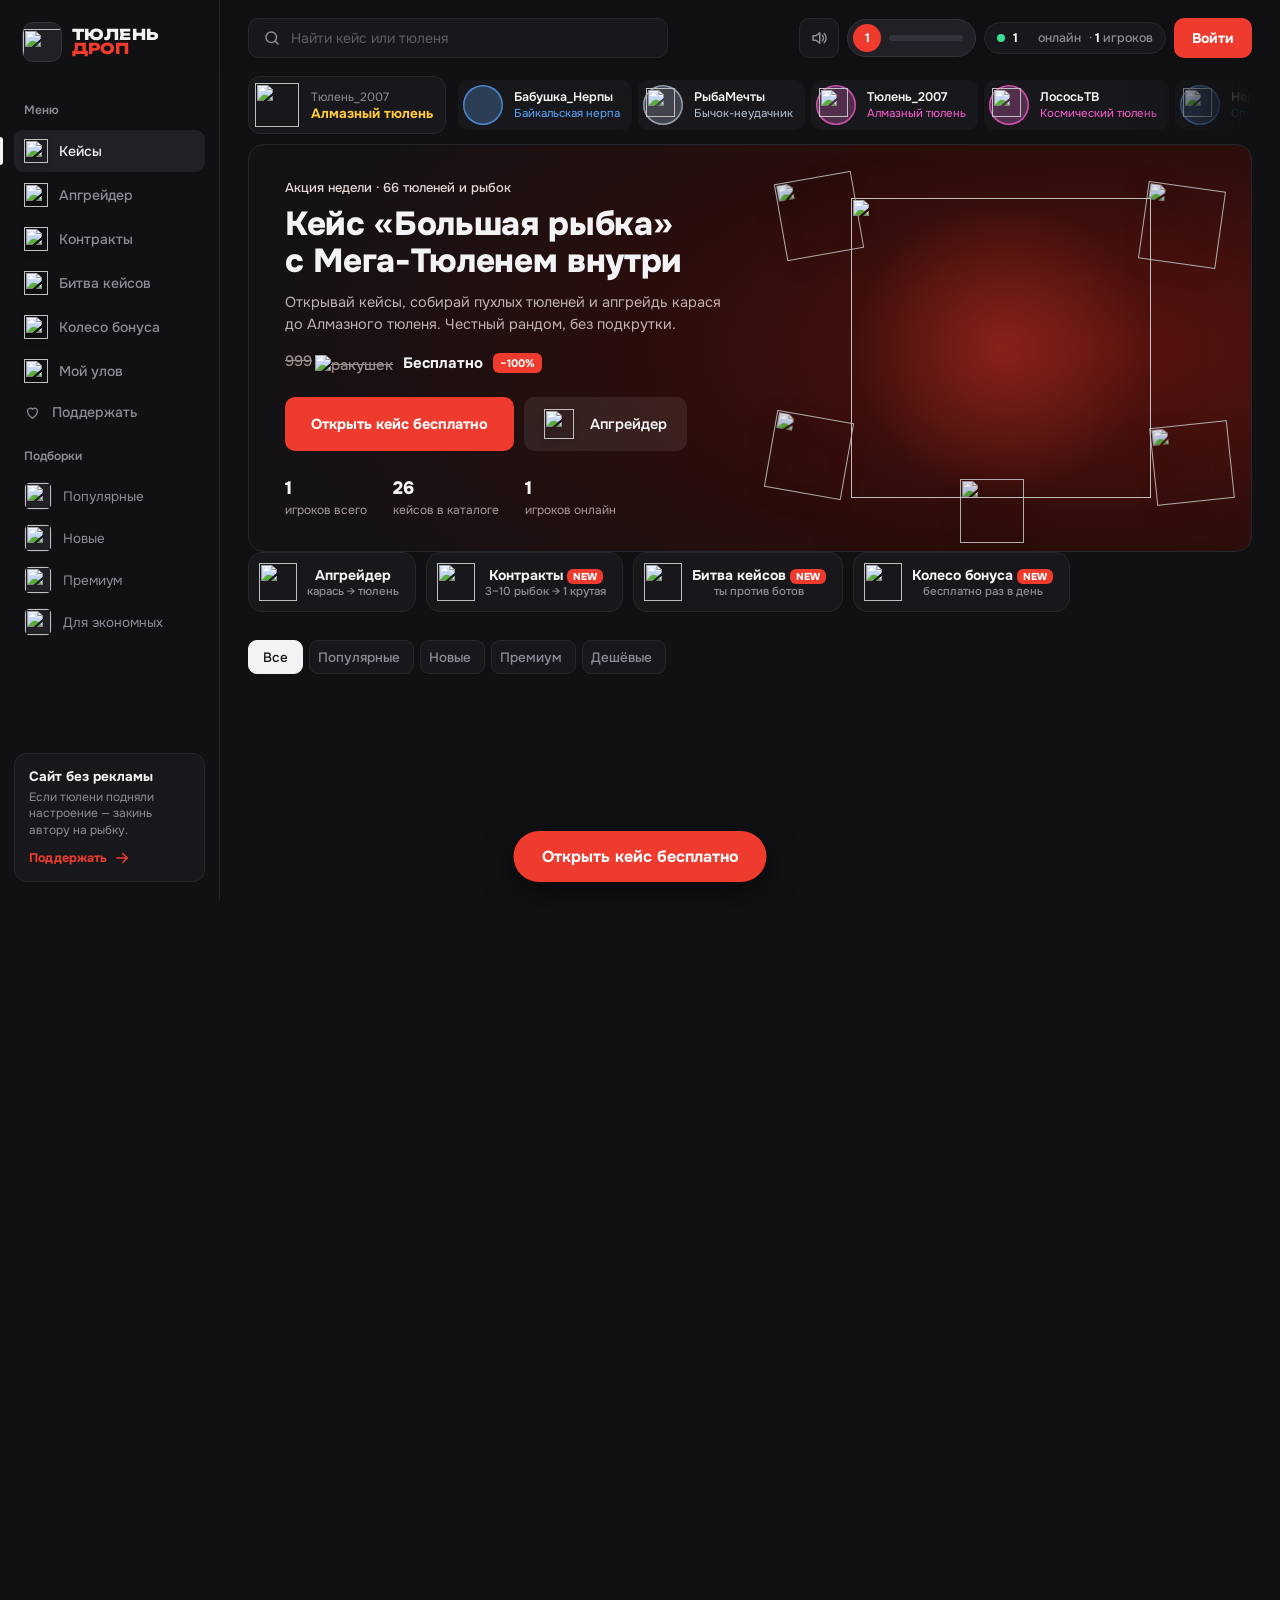
==== index.html @ 6495ef42 "Колесо бонуса: защита от повторных спинов (устройство + сервер по IP и аккаунту); переливающаяся рад" ====
<!DOCTYPE html>
<html lang="ru">
<head>
<meta charset="UTF-8">
<meta name="viewport" content="width=device-width, initial-scale=1">
<title>Тюлень Дроп — кейсы с тюленями и рыбками, апгрейдер | ТЮЛЕНЬ ДРОП</title>
<meta name="description" content="Тюлень Дроп (Tyulen Drop) — бесплатный сайт открытия кейсов с пухлыми тюленями и рыбками. 26 кейсов, 66 предметов, апгрейдер и честный рандом без подкрутки. Открой кейс «Большая рыбка» и выбей Мега-Тюленя!">
<meta name="keywords" content="тюлень дроп, тюлень-дроп, тюленьдроп, tyulen drop, кейсы с тюленями, открытие кейсов, апгрейдер, тюлени, рыбки, мега-тюлень">
<meta name="robots" content="index, follow, max-image-preview:large">
<meta name="theme-color" content="#e5484d">
<link rel="canonical" href="https://vana09179-hash.github.io/">
<link rel="icon" href="favicon.ico" sizes="any">
<link rel="icon" type="image/png" sizes="32x32" href="favicon-32.png">
<link rel="icon" type="image/png" sizes="16x16" href="favicon-16.png">
<link rel="apple-touch-icon" href="apple-touch-icon.png">
<link rel="manifest" href="site.webmanifest">
<meta property="og:type" content="website">
<meta property="og:site_name" content="ТЮЛЕНЬ ДРОП">
<meta property="og:locale" content="ru_RU">
<meta property="og:title" content="Тюлень Дроп — кейсы с тюленями и рыбками">
<meta property="og:description" content="Открывай кейсы, собирай пухлых тюленей и апгрейдь карася до Алмазного тюленя. Честный рандом, бесплатно.">
<meta property="og:url" content="https://vana09179-hash.github.io/">
<meta property="og:image" content="https://vana09179-hash.github.io/og-image.jpg">
<meta property="og:image:width" content="1200">
<meta property="og:image:height" content="630">
<meta name="twitter:card" content="summary_large_image">
<meta name="twitter:title" content="Тюлень Дроп — кейсы с тюленями и рыбками">
<meta name="twitter:description" content="Открывай кейсы, собирай тюленей, апгрейдь улов. Бесплатно.">
<meta name="twitter:image" content="https://vana09179-hash.github.io/og-image.jpg">
<script type="application/ld+json">{"@context":"https://schema.org","@graph":[
{"@type":"WebSite","name":"ТЮЛЕНЬ ДРОП","alternateName":["Тюлень Дроп","Тюлень-дроп","Tyulen Drop"],"url":"https://vana09179-hash.github.io/","inLanguage":"ru"},
{"@type":"VideoGame","name":"ТЮЛЕНЬ ДРОП","alternateName":"Тюлень Дроп","url":"https://vana09179-hash.github.io/","image":"https://vana09179-hash.github.io/og-image.jpg","description":"Бесплатная мемная игра: открытие кейсов с тюленями и рыбками, апгрейдер и коллекция улова.","genre":"Casual","gamePlatform":"Web browser","applicationCategory":"Game","operatingSystem":"Any","offers":{"@type":"Offer","price":"0","priceCurrency":"USD"}}]}</script>
<link rel="preconnect" href="https://fonts.googleapis.com">
<link rel="preconnect" href="https://fonts.gstatic.com" crossorigin>
<link href="https://fonts.googleapis.com/css2?family=Unbounded:wght@500;700;800;900&family=Onest:wght@400;500;600;700;800&display=swap" rel="stylesheet">
<style>
/* ТЮЛЕНЬ ДРОП — dark storefront theme: neutral graphite surfaces, one red accent, rarity colours only where they carry meaning. */
:root{
  --bg:#0b0b0d; --panel:#111114; --surface:#18181c; --surface2:#202026; --line:#26262d; --line2:#33333c;
  --text:#f3f3f5; --muted:#8c8c98; --dim:#5d5d68;
  --accent:#ef3b2d; --accent-h:#ff4d3f; --accent-soft:rgba(239,59,45,.14);
  --sun:#ffc93c; --coral:#ff6f59; --mint:#3ddc97; --sky:#58c4ff; --lilac:#a98bff; --pink:#ff8fc8;
  --r-common:#b7c3d4; --r-ind:#58a6ff; --r-sec:#a98bff; --r-cov:#ff6f59; --r-gold:#ffc93c;
  --head:"Onest",system-ui,sans-serif; --body:"Onest",system-ui,sans-serif; --brand:"Unbounded",system-ui,sans-serif;
  --r:12px; --r-l:16px;
  --ink:#0b0b0d; --gold:var(--sun); --cyan:var(--sky);
}
*{box-sizing:border-box;margin:0;padding:0}
html,body{min-height:100%}
body{background:var(--bg);color:var(--text);font-family:var(--body);font-size:15px;overflow-x:hidden;-webkit-font-smoothing:antialiased}
button{font-family:inherit;cursor:pointer;border:0;color:inherit;background:none}
a{color:inherit}
img{user-select:none}
#bg,.rays{display:none}
#fx{position:fixed;inset:0;z-index:110;pointer-events:none}
.flash{position:fixed;inset:0;z-index:120;pointer-events:none;opacity:0;background:#fff}
.flash.go{animation:flash .55s ease-out}
@keyframes flash{0%{opacity:0}8%{opacity:.6}100%{opacity:0}}
.dim{position:fixed;inset:0;z-index:10;pointer-events:none;opacity:0;transition:opacity .9s ease;background:rgba(0,0,0,.6)}
body.focus .dim{opacity:1}
.ico{width:18px;height:18px;flex:none;stroke:currentColor;fill:none;stroke-width:2;stroke-linecap:round;stroke-linejoin:round}
.pic{width:24px;height:24px;object-fit:contain;flex:none;vertical-align:middle}
.shell{width:1em;height:1em;vertical-align:-.14em;margin-left:.2em;fill:none;stroke:currentColor;stroke-width:2;stroke-linejoin:round;stroke-linecap:round}
.bnav .ico{width:22px;height:22px}
.ico3d{width:24px;height:24px;flex:none;object-fit:contain;filter:drop-shadow(0 2px 3px rgba(0,0,0,.45));transition:transform .2s}
.mode:hover .ico3d,.side-link:hover .ico3d,.bnav button:hover .ico3d{transform:scale(1.15) rotate(-6deg)}
.bnav .ico3d{width:28px;height:28px}
.shell3d{width:1.2em;height:1.2em;vertical-align:-.25em;margin-left:.2em;object-fit:contain;filter:drop-shadow(0 1px 2px rgba(0,0,0,.4))}
.btn-up3d{width:30px;height:30px;object-fit:contain;vertical-align:middle;margin-right:8px;filter:drop-shadow(0 2px 3px rgba(0,0,0,.35))}

::-webkit-scrollbar{width:8px;height:8px}::-webkit-scrollbar-thumb{background:#2a2a31;border-radius:8px}::-webkit-scrollbar-track{background:transparent}

/* ---------- shell layout ---------- */
.app{position:relative;max-width:1640px;margin:0 auto;display:grid;grid-template-columns:232px minmax(0,1fr) 268px;
  grid-template-areas:"side top rail" "side main rail";grid-template-rows:auto 1fr;min-height:100vh;background:var(--panel)}
.app.shake{animation:shake .6s cubic-bezier(.36,.07,.19,.97)}
@keyframes shake{0%{transform:none}10%{transform:translate(-10px,5px)}22%{transform:translate(9px,-6px)}34%{transform:translate(-7px,4px)}48%{transform:translate(5px,-3px)}64%{transform:translate(-3px,2px)}80%{transform:translate(2px,-1px)}100%{transform:none}}

/* sidebar */
.side{grid-area:side;position:sticky;top:0;height:100vh;display:flex;flex-direction:column;gap:4px;padding:22px 14px 18px;border-right:1px solid var(--line);overflow-y:auto;scrollbar-width:none}
.logo{display:flex;align-items:center;gap:10px;padding:0 8px 22px;user-select:none}
.logo-ic{width:40px;height:40px;border-radius:11px;display:grid;place-items:center;background:var(--surface2);border:1px solid var(--line2);overflow:hidden}
.logo-ic img{width:46px;height:46px;object-fit:contain;margin-top:6px}
.logo-tx{font-family:var(--brand);font-weight:800;line-height:.95;display:flex;flex-direction:column;font-size:15px;letter-spacing:.01em}
.logo-tx .l2{color:var(--accent)}
.side-h{font-size:12px;font-weight:600;color:var(--muted);padding:14px 10px 8px}
.modes{display:flex;flex-direction:column;gap:2px}
.mode,.side-link{position:relative;display:flex;align-items:center;gap:11px;width:100%;padding:9px 10px;border-radius:9px;font-weight:500;font-size:14px;color:var(--muted);text-decoration:none;transition:background .15s,color .15s;text-align:left}
.mode:hover,.side-link:hover{color:var(--text);background:var(--surface)}
.mode.active{color:var(--text);background:var(--surface2)}
.mode.active::before{content:"";position:absolute;left:-14px;top:7px;bottom:7px;width:3px;border-radius:0 3px 3px 0;background:var(--text)}
.mode .ico,.side-link .ico{width:17px;height:17px;opacity:.9}
.side-list{display:flex;flex-direction:column;gap:2px}
.side-cat{display:flex;align-items:center;gap:11px;width:100%;padding:6px 10px;border-radius:9px;font-size:13.5px;color:var(--muted);transition:background .15s,color .15s;text-align:left}
.side-cat:hover{background:var(--surface);color:var(--text)}
.side-cat.on{color:var(--text)}
.side-cat span.th{width:28px;height:28px;border-radius:8px;display:grid;place-items:center;background:var(--surface2);flex:none;overflow:hidden}
.side-cat span.th img{width:26px;height:26px;object-fit:contain}
.side-foot{margin-top:auto;padding-top:16px}
.side-don{display:block;padding:14px;border-radius:var(--r);background:var(--surface);border:1px solid var(--line);text-decoration:none}
.side-don b{display:block;font-size:13.5px;font-weight:700}
.side-don span{display:block;font-size:12px;color:var(--muted);margin-top:4px;line-height:1.4}
.side-don i{display:inline-flex;align-items:center;gap:6px;margin-top:10px;font-style:normal;font-size:12.5px;font-weight:700;color:var(--accent)}
.side-don:hover{border-color:var(--line2)}

/* top bar */
.top{grid-area:top;position:sticky;top:0;z-index:40;display:flex;align-items:center;gap:14px;padding:18px 28px 14px;background:rgba(17,17,20,.92);backdrop-filter:blur(10px)}
.top .logo{display:none;padding:0}
.search{flex:0 1 420px;display:flex;align-items:center;gap:10px;padding:0 14px;height:40px;border-radius:10px;background:var(--surface);border:1px solid var(--line);color:var(--muted);transition:border-color .15s}
.search input{flex:1;min-width:0;background:none;border:0;outline:0;color:var(--text);font:inherit;font-size:14px}
.search input::placeholder{color:var(--dim)}
.search:focus-within{border-color:var(--line2)}
.tools{display:flex;align-items:center;gap:8px;margin-left:auto}
.icon-btn{width:40px;height:40px;border-radius:10px;display:grid;place-items:center;background:var(--surface);border:1px solid var(--line);color:var(--muted);transition:color .15s,border-color .15s}
.icon-btn:hover{color:var(--text);border-color:var(--line2)}

/* right rail */
.rail{grid-area:rail;position:sticky;top:0;height:100vh;display:flex;flex-direction:column;padding:22px 16px 18px;border-left:1px solid var(--line);overflow:hidden}
.rail-h{display:flex;align-items:center;justify-content:space-between;font-size:13px;font-weight:600;color:var(--text);margin:0 4px 12px}
.rail-h small{display:flex;align-items:center;gap:6px;font-size:12px;font-weight:500;color:var(--muted)}
.rail-h small i,.live-dot{width:7px;height:7px;border-radius:50%;background:var(--mint);flex:none}
.live-dot{background:var(--accent);animation:blink 1.4s infinite}
@keyframes blink{50%{opacity:.3}}
.topdrop{position:relative;display:flex;align-items:center;gap:12px;padding:12px;margin-bottom:22px;border-radius:var(--r);background:var(--surface);border:1px solid var(--line)}
.topdrop .lbl{display:none}
.topdrop .u{font-size:12px;color:var(--muted)}
.topdrop .n{font-size:13.5px;font-weight:700;max-width:150px;white-space:nowrap;overflow:hidden;text-overflow:ellipsis;color:var(--sun)}
.live-track{display:flex;flex-direction:column;gap:2px;overflow:hidden;flex:1;-webkit-mask-image:linear-gradient(#000 80%,transparent);mask-image:linear-gradient(#000 80%,transparent)}
.lv{--c:#fff;flex:none;display:flex;align-items:center;gap:11px;padding:6px 8px;border-radius:10px;transition:background .15s}
.lv:hover{background:var(--surface)}
.lv .ic{border-radius:50%;background:color-mix(in srgb,var(--c) 22%,var(--surface2));box-shadow:inset 0 0 0 1.5px color-mix(in srgb,var(--c) 70%,transparent)}
.lv .ic img{width:86%;height:86%}
.lv.in{animation:lvin .45s cubic-bezier(.2,1,.3,1)}
@keyframes lvin{from{transform:translateY(-10px);opacity:0}}
.lv .u{font-size:12.5px;font-weight:600;color:var(--text);white-space:nowrap;max-width:150px;overflow:hidden;text-overflow:ellipsis}
.lv .n{font-size:11.5px;color:var(--c);white-space:nowrap;max-width:150px;overflow:hidden;text-overflow:ellipsis;margin-top:1px}
.lv.me{background:var(--accent-soft)}
.lv.me .u::after{content:" · ты";color:var(--accent)}
.rail-foot{display:flex;align-items:center;gap:8px;padding:12px 4px 0;font-size:12.5px;color:var(--muted);border-top:1px solid var(--line)}
.rail-foot b{color:var(--text);font-weight:700}

/* main */
.main{grid-area:main;min-width:0;padding:6px 28px 60px}

/* ---------- common ---------- */
.view{display:none}
.view.active{display:block;animation:viewin .3s ease}
@keyframes viewin{from{opacity:0;transform:translateY(8px)}}
.sec-title{font-weight:600;font-size:16px;margin:34px 0 14px;display:flex;align-items:center;gap:10px}
.sec-title small{font-size:13px;color:var(--sun);font-weight:700;display:inline-flex;align-items:center}
.ic{position:relative;width:var(--s);height:var(--s);display:grid;place-items:center;flex:none}
.ic img{width:100%;height:100%;object-fit:contain;display:block;pointer-events:none}
.card .odds{position:absolute;top:8px;right:8px;font-size:11px;font-weight:700;color:var(--text);background:rgba(0,0,0,.45);padding:2px 7px;border-radius:6px}
.card .cnt{position:absolute;top:8px;right:8px;font-weight:700;font-size:11.5px;color:#111;background:var(--text);padding:1px 7px;border-radius:6px}
.up-empty{gap:12px;text-align:center}
.up-empty .nm{font-size:13.5px!important;color:var(--muted)!important}
.up-empty img{width:104px;height:104px;object-fit:contain;opacity:.85}

/* ---------- hero banner ---------- */
.hero2{position:relative;display:grid;grid-template-columns:1fr 1fr;align-items:center;margin:4px 0 0;border-radius:var(--r-l);overflow:hidden;min-height:360px;
  background:radial-gradient(120% 140% at 85% 50%,#5a1410 0%,#2a0d0b 38%,#141215 70%);border:1px solid var(--line)}
.h-left{position:relative;z-index:2;padding:34px 0 32px 36px;max-width:520px}
.h-kicker{font-size:13px;font-weight:500;color:#e6d6d4}
.h-kicker i{display:none}
.h-title{font-weight:800;font-size:clamp(24px,2.6vw,34px);line-height:1.12;letter-spacing:-.01em;margin:10px 0 10px}
.h-title span{color:var(--text)}
.h-sub{color:#bfb3b2;font-size:14.5px;line-height:1.55;max-width:440px}
.h-price{display:flex;align-items:center;gap:10px;margin-top:16px;font-size:15px;font-weight:700}
.h-price s{color:#9a8c8b;font-weight:500}
.h-price em{font-style:normal;font-size:11px;font-weight:700;padding:3px 7px;border-radius:6px;background:var(--accent);color:#fff}
.h-btns{display:flex;gap:10px;margin-top:22px;flex-wrap:wrap}
.h-stats{display:flex;gap:26px;margin-top:26px;flex-wrap:wrap}
.h-stats>div{min-width:0}
.h-stats b{display:block;font-weight:800;font-size:18px}
.h-stats span{font-size:12px;color:#a89b9a}
.h-right{position:relative;align-self:stretch;min-height:360px;display:grid;place-items:center}
.h-glow{position:absolute;width:300px;height:300px;border-radius:50%;background:radial-gradient(circle,rgba(239,59,45,.35),transparent 70%)}
.h-mascot{position:relative;width:300px;height:300px;object-fit:contain;filter:drop-shadow(0 18px 30px rgba(0,0,0,.5));animation:hfloat 5s ease-in-out infinite;will-change:transform}
@keyframes hfloat{50%{transform:translateY(-8px)}}
.h-orbit{position:absolute;inset:0;pointer-events:none}
.h-orbit img{position:absolute;width:78px;height:78px;object-fit:contain;opacity:.9;filter:drop-shadow(0 8px 14px rgba(0,0,0,.45));animation:bob 6s ease-in-out infinite}
@keyframes bob{50%{translate:0 -6px}}
.h-orbit .o1{left:6%;top:8%;rotate:-10deg}.h-orbit .o2{right:6%;top:10%;rotate:8deg;animation-delay:-1s}.h-orbit .o3{right:4%;bottom:12%;rotate:-6deg;animation-delay:-2s}
.h-orbit .o4{left:42%;bottom:2%;animation-delay:-3s;width:64px;height:64px}.h-orbit .o5{left:4%;bottom:14%;rotate:10deg;animation-delay:-4s}.h-orbit .o6{display:none}

/* ---------- buttons ---------- */
.btn-main,.btn-gold,.sup-btn,.reg-btn,.login-btn{position:relative;overflow:hidden;display:inline-flex;align-items:center;justify-content:center;gap:8px;font-weight:700;color:#fff;background:var(--accent);border-radius:10px;transition:background .15s,transform .1s}
.btn-main:hover,.btn-gold:hover,.sup-btn:hover,.reg-btn:hover,.login-btn:hover{background:var(--accent-h)}
.btn-main:active,.btn-gold:active,.sup-btn:active,.reg-btn:active,.login-btn:active{transform:scale(.98)}
.btn-main{font-size:15px;padding:14px 34px}
.btn-main:disabled{background:var(--surface2);color:var(--dim);cursor:default;transform:none}
.h-cta{padding:12px 26px;font-size:14.5px}
.btn-ghost,.btn-ghost2{display:inline-flex;align-items:center;gap:8px;font-weight:600;font-size:14.5px;padding:12px 20px;border-radius:10px;color:var(--text);background:rgba(255,255,255,.08);transition:background .15s}
.btn-ghost:hover,.btn-ghost2:hover{background:rgba(255,255,255,.14)}
.btn-ghost2 .pic{width:22px;height:22px;margin:-4px 0}
.ripple{position:absolute;border-radius:50%;pointer-events:none;background:rgba(255,255,255,.3);transform:scale(0);animation:rip .55s ease-out forwards}
@keyframes rip{to{transform:scale(4);opacity:0}}

/* ---------- cases showcase ---------- */
.toolbar{display:flex;gap:8px;align-items:center;flex-wrap:wrap;margin:26px 0 0}
.chips{display:flex;gap:6px;overflow-x:auto;scrollbar-width:none}
.chip{flex:none;display:flex;align-items:center;gap:7px;height:34px;padding:0 13px 0 8px;border-radius:9px;font-weight:500;font-size:13.5px;color:var(--muted);background:var(--surface);border:1px solid var(--line);transition:color .15s,background .15s,border-color .15s}
.chip[data-f="all"]{padding:0 14px}
.chip:hover{color:var(--text)}
.chip.on{color:#111;background:var(--text);border-color:var(--text)}
.chip .pic{width:22px;height:22px}
.case-sec{content-visibility:auto;contain-intrinsic-size:auto 560px}
.case-sec h3{font-weight:600;font-size:16px;margin:30px 0 14px;display:flex;align-items:baseline;gap:10px}
.case-sec h3 .pic{display:none}
.case-sec h3 small{font-size:13px;color:var(--muted);font-weight:400}
.cases-grid{display:grid;grid-template-columns:repeat(auto-fill,minmax(168px,1fr));gap:18px 16px}
.case-card{--c:#58c4ff;position:relative;cursor:pointer;transition:transform .2s ease}
.cc-img{position:relative;aspect-ratio:4/5;border-radius:var(--r);display:grid;place-items:center;overflow:hidden;
  background:radial-gradient(90% 70% at 50% 40%,color-mix(in srgb,var(--c) 55%,#18181c),color-mix(in srgb,var(--c) 18%,#121215));outline:1px solid rgba(255,255,255,.06);outline-offset:-1px}
.cc-img img{position:relative;z-index:1;width:84%;height:84%;object-fit:contain;filter:drop-shadow(0 12px 18px rgba(0,0,0,.4));transition:transform .35s cubic-bezier(.2,.9,.3,1)}
.case-card:hover{transform:translateY(-4px)}
.case-card:hover .cc-img img{transform:scale(1.06)}
.case-card:hover .cc-img{outline-color:rgba(255,255,255,.22)}
.cc-info{padding:10px 2px 0}
.cc-cat{display:block;font-size:10.5px;font-weight:600;letter-spacing:.06em;text-transform:uppercase;color:var(--dim)}
.cc-info h4{font-weight:600;font-size:14px;margin-top:3px;white-space:nowrap;overflow:hidden;text-overflow:ellipsis}
.cc-price{display:flex;align-items:center;gap:8px;margin-top:4px;font-size:13px;font-weight:600;color:var(--text)}
.cc-price s{color:var(--dim);font-weight:500;font-size:12.5px}
.case-card .tag{position:absolute;z-index:2;top:10px;left:10px;font-size:10.5px;font-weight:700;letter-spacing:.03em;padding:3px 7px;border-radius:6px;color:#fff;background:var(--accent)}
.case-card .tag.new{background:var(--text);color:#111}
.case-card .glare{display:none}
.empty{color:var(--muted);text-align:center;padding:40px}
.ctrl{display:flex;gap:10px;justify-content:center;align-items:center;margin-top:12px}
.tgl{display:inline-flex;align-items:center;gap:7px;height:36px;padding:0 14px;border-radius:9px;font-weight:500;font-size:13.5px;color:var(--muted);background:var(--surface);border:1px solid var(--line)}
.tgl.on{color:#111;background:var(--text);border-color:var(--text)}
.back{display:inline-flex;align-items:center;gap:6px;font-weight:500;font-size:14px;color:var(--muted);padding:8px 12px 8px 8px;border-radius:9px;margin:4px 0 6px;transition:color .15s,background .15s}
.back:hover{color:var(--text);background:var(--surface)}

/* ---------- item card ---------- */
.card{--c:#b7c3d4;position:relative;flex:0 0 150px;width:150px;height:170px;border-radius:12px;overflow:hidden;
  background:linear-gradient(180deg,color-mix(in srgb,var(--c) 26%,#18181c),#18181c 70%);border:1px solid var(--line);
  display:flex;flex-direction:column;align-items:center;justify-content:flex-end;gap:2px;padding:0 8px 12px}
.card::after{content:"";position:absolute;left:0;right:0;bottom:0;height:3px;background:var(--c)}
.card>*{position:relative}
.card .ic{position:absolute;top:9%;left:50%;transform:translateX(-50%);filter:drop-shadow(0 8px 10px rgba(0,0,0,.4))}
.card .rr{font-size:9.5px;font-weight:700;color:var(--c);text-transform:uppercase;letter-spacing:.06em;margin-top:auto}
.card .nm{font-size:12px;font-weight:600;text-align:center;line-height:1.2;color:var(--text);min-height:29px;display:flex;align-items:center}
.card.gold{background:linear-gradient(180deg,color-mix(in srgb,var(--sun) 40%,#18181c),#18181c 72%);border-color:color-mix(in srgb,var(--sun) 45%,var(--line))}
.card.win{z-index:5;animation:winpulse .9s ease-in-out infinite;outline:2px solid var(--text);outline-offset:3px;will-change:transform}
@keyframes winpulse{0%,100%{transform:scale(1)}50%{transform:scale(1.05)}}
.card.tension{animation:jitter .09s linear infinite}
@keyframes jitter{0%{transform:translate(0,0)}25%{transform:translate(1px,-1px)}50%{transform:translate(-1px,1px)}75%{transform:translate(1px,1px)}}

/* ---------- case page ---------- */
.case-head{display:flex;align-items:center;gap:26px;margin:6px 0 22px;padding:22px 26px;border-radius:var(--r-l);background:var(--surface);border:1px solid var(--line);flex-wrap:wrap}
.case-box{--c:#58c4ff;position:relative;width:140px;height:160px;border-radius:var(--r);display:grid;place-items:center;flex:none;
  background:radial-gradient(90% 70% at 50% 40%,color-mix(in srgb,var(--c) 55%,#18181c),color-mix(in srgb,var(--c) 18%,#121215))}
.case-box img{width:86%;height:86%;object-fit:contain;filter:drop-shadow(0 10px 16px rgba(0,0,0,.45));animation:float 3.6s ease-in-out infinite}
@keyframes float{50%{transform:translateY(-6px)}}
.case-meta h2{font-weight:800;font-size:26px;letter-spacing:-.01em}
.case-meta p{color:var(--muted);margin-top:6px;font-size:14.5px}
.price{display:inline-flex;gap:10px;align-items:center;margin-top:14px;font-weight:700;font-size:15px}
.price s{color:var(--dim);font-weight:500}
.stage{position:relative;z-index:11}
.roulette{position:relative;height:226px;border-radius:var(--r-l);overflow:hidden;contain:layout paint;background:#0d0d10;border:1px solid var(--line);transition:transform 1.2s cubic-bezier(.2,.8,.2,1)}
.roulette.zoom{transform:scale(1.02)}
.roulette::before,.roulette::after{content:"";position:absolute;top:0;bottom:0;width:16%;z-index:4;pointer-events:none}
.roulette::before{left:0;background:linear-gradient(90deg,#0d0d10,transparent)}
.roulette::after{right:0;background:linear-gradient(-90deg,#0d0d10,transparent)}
.track{position:absolute;left:0;top:50%;margin-top:-85px;display:flex;gap:10px;will-change:transform;z-index:2;backface-visibility:hidden}
.beam{display:none}
.pointer{position:absolute;left:50%;top:0;bottom:0;width:2px;margin-left:-1px;z-index:5;background:var(--accent)}
.pointer::before,.pointer::after{content:"";position:absolute;left:50%;margin-left:-9px;border:9px solid transparent}
.pointer::before{top:0;border-top:12px solid var(--accent)}
.pointer::after{bottom:0;border-bottom:12px solid var(--accent)}
.pointer.flick{animation:flick .1s}
@keyframes flick{50%{transform:scaleX(1.8)}}
.status{min-height:44px;display:grid;place-items:center;margin-top:14px;font-weight:700;font-size:17px;color:var(--muted);text-align:center}
.status.spin{color:var(--text)}
.status.meh{color:var(--text);animation:jitter .12s infinite}
.status.win{color:var(--sun);font-size:22px;animation:boom .5s cubic-bezier(.2,1.6,.4,1)}
@keyframes boom{from{transform:scale(1.6);opacity:0}}
.actions{display:flex;justify-content:center;margin-top:8px}
.hint{text-align:center;color:var(--dim);font-size:12px;margin-top:12px}
.grid{display:grid;grid-template-columns:repeat(auto-fill,minmax(150px,1fr));gap:12px}
.grid .card{width:auto}

/* ---------- upgrader ---------- */
.up{display:grid;grid-template-columns:1fr auto 1fr;gap:22px;align-items:start;position:relative;z-index:11;margin-top:6px}
.up-col{background:var(--surface);border:1px solid var(--line);border-radius:var(--r-l);padding:16px}
.up-label{font-weight:600;font-size:14.5px;margin-bottom:12px;display:flex;justify-content:space-between;align-items:center}
.up-label span{color:var(--muted);font-weight:400;font-size:12.5px}
.card.big{width:100%;height:230px;flex:auto}
.card.big .nm{font-size:15px;min-height:0}
.card .val{font-size:12.5px;font-weight:700;color:var(--sun);display:flex;align-items:center}
.up-list{display:grid;grid-template-columns:repeat(auto-fill,minmax(88px,1fr));gap:8px;margin-top:12px}
.card.mini{width:auto;height:108px;cursor:pointer;transition:transform .12s,border-color .12s}
.card.mini .nm{font-size:10px;min-height:24px}
.card.mini:hover{transform:translateY(-2px);border-color:var(--line2)}
.card.mini.sel{outline:2px solid var(--text);outline-offset:1px}
.wheel-wrap{position:relative;width:360px;max-width:92vw;display:flex;flex-direction:column;align-items:center}
.wheel{position:relative;width:360px;max-width:92vw;aspect-ratio:1}
.wheel svg{width:100%;height:100%;overflow:visible}
.wheel svg circle{filter:none!important}
#arc{transition:stroke-dasharray .7s cubic-bezier(.2,.9,.3,1)}
.needle-layer{position:absolute;inset:0;width:100%;height:100%;overflow:visible;pointer-events:none;will-change:transform;transform-origin:50% 50%}
#needle{filter:none}
.wheel-center{position:absolute;inset:0;display:flex;flex-direction:column;align-items:center;justify-content:center;text-align:center;pointer-events:none}
.pct{font-weight:800;font-size:62px;line-height:1;color:var(--text);letter-spacing:-.02em}
.pct small{font-size:30px}
.cap{max-width:170px;font-size:12.5px;color:var(--muted);margin-top:8px;line-height:1.35}
.mult{margin-top:10px;font-weight:700;font-size:13px;color:var(--text);background:var(--surface2);padding:3px 10px;border-radius:7px}
.wheel.won .pct{color:var(--sun)}
.wheel.won{animation:wheelwin .8s ease-in-out infinite}
@keyframes wheelwin{50%{transform:scale(1.02)}}
.wheel-wrap .btn-main{margin-top:6px}

/* ---------- inventory ---------- */
.inv-row{display:flex;gap:10px;flex-wrap:wrap}
.inv-empty{color:var(--muted);padding:22px;border:1px dashed var(--line2);border-radius:var(--r);width:100%;text-align:center;font-size:14px}
.inv-row .card{width:120px;flex:0 0 120px;height:138px}
.inv-row .card.in{animation:invin .6s cubic-bezier(.2,1.4,.4,1)}
@keyframes invin{from{transform:scale(.4);opacity:0}}

/* ---------- modal ---------- */
.modal{position:fixed;inset:0;z-index:100;display:grid;place-items:center;background:rgba(5,5,7,.84);backdrop-filter:blur(6px);opacity:0;pointer-events:none;transition:opacity .25s;overflow:hidden;padding:16px}
.modal.show{opacity:1;pointer-events:auto}
.m-rays{position:absolute;left:50%;top:50%;width:1000px;height:1000px;margin:-500px 0 0 -500px;will-change:transform;border-radius:50%;pointer-events:none;
  background:repeating-conic-gradient(rgba(255,255,255,.05) 0deg 8deg,transparent 8deg 20deg);
  -webkit-mask-image:radial-gradient(circle,#000 18%,transparent 60%);mask-image:radial-gradient(circle,#000 18%,transparent 60%);animation:rot 40s linear infinite}
@keyframes rot{to{transform:rotate(360deg)}}
.m-card{position:relative;width:min(460px,100%);border-radius:20px;padding:28px 24px 24px;text-align:center;background:var(--surface);border:1px solid var(--line2);box-shadow:0 30px 80px rgba(0,0,0,.6);opacity:0}
.modal.show .m-card{animation:pop .5s cubic-bezier(.2,1.3,.4,1) forwards}
@keyframes pop{0%{transform:scale(.6);opacity:0}100%{transform:none;opacity:1}}
.m-kicker{font-weight:800;font-size:clamp(26px,5.5vw,36px);line-height:1;color:var(--text);letter-spacing:-.01em}
.m-title{font-weight:500;font-size:15px;margin-top:8px;color:var(--muted)}
.m-item{display:grid;place-items:center;margin:18px auto 8px;width:210px;height:210px;border-radius:50%;background:radial-gradient(circle,color-mix(in srgb,var(--sun) 22%,transparent),transparent 70%)}
.modal.show .m-item{animation:flipin .8s cubic-bezier(.2,1.2,.4,1) both,float 2.8s ease-in-out .8s infinite}
@keyframes flipin{0%{transform:perspective(800px) rotateY(180deg) scale(.4);opacity:0}60%{opacity:1}100%{transform:perspective(800px) rotateY(0) scale(1)}}
.m-name{font-weight:700;font-size:clamp(16px,3vw,20px);padding:0 10px}
.m-rar{display:inline-flex;align-items:center;gap:4px;margin-top:10px;padding:4px 10px;border-radius:7px;font-weight:700;font-size:11.5px;letter-spacing:.05em;text-transform:uppercase;color:#111;background:var(--sun)}
.m-btns{display:flex;gap:10px;justify-content:center;margin-top:22px;flex-wrap:wrap}
.btn-gold{font-size:15px;padding:12px 24px}

/* ---------- auth ---------- */
.login-btn{height:40px;padding:0 18px;font-size:14px}
.user-chip{position:relative;display:flex;align-items:center;gap:9px;height:40px;padding:0 12px 0 4px;border-radius:10px;background:var(--surface);border:1px solid var(--line);cursor:pointer;font-weight:600;font-size:13.5px}
.user-chip img{width:32px;height:32px;border-radius:8px;object-fit:cover;background:var(--surface2)}
.user-menu{position:absolute;right:0;top:48px;min-width:190px;padding:6px;border-radius:12px;background:var(--surface);border:1px solid var(--line2);box-shadow:0 20px 50px rgba(0,0,0,.5);display:none;z-index:70}
.user-chip.open .user-menu{display:block;animation:viewin .18s ease}
.user-menu button{width:100%;display:flex;align-items:center;gap:10px;text-align:left;padding:9px 10px;border-radius:8px;font-weight:500;font-size:14px}
.user-menu button:hover{background:var(--surface2)}
.auth{position:fixed;inset:0;z-index:105;display:grid;place-items:center;padding:16px;background:rgba(5,5,7,.84);backdrop-filter:blur(6px);opacity:0;pointer-events:none;transition:opacity .2s}
.auth.show{opacity:1;pointer-events:auto}
.auth-card{position:relative;width:min(420px,100%);max-height:92vh;overflow:auto;padding:24px 22px 20px;border-radius:18px;text-align:center;background:var(--surface);border:1px solid var(--line2);box-shadow:0 30px 80px rgba(0,0,0,.6);transform:translateY(14px);transition:transform .3s cubic-bezier(.2,1.2,.4,1)}
.auth.show .auth-card{transform:none}
.auth-x{position:absolute;top:12px;right:12px;width:36px;height:36px;border-radius:9px;display:grid;place-items:center;color:var(--muted)}
.auth-x:hover{background:var(--surface2);color:var(--text)}
.auth-seal{width:84px;height:84px;object-fit:contain}
.auth-card h2{font-weight:800;font-size:20px;margin-top:4px}
.auth-sub{color:var(--muted);font-size:14px;margin:8px 0 16px;line-height:1.5}
.g-wrap{display:flex;justify-content:center}
.g-fallback{display:inline-flex;align-items:center;justify-content:center;gap:10px;width:100%;height:46px;border-radius:10px;background:#fff;color:#1f1f1f;font-weight:600;font-size:14.5px}
.g-fallback .g-logo{font-family:Arial,sans-serif;font-weight:900;font-size:18px;color:#4285f4}
.auth-or{display:flex;align-items:center;gap:10px;margin:16px 0;color:var(--dim);font-size:12px;font-weight:600}
.auth-or::before,.auth-or::after{content:"";flex:1;height:1px;background:var(--line2)}
.f-lbl{display:block;text-align:left;font-size:13px;font-weight:600;margin:4px 0 7px;color:var(--muted)}
.f-in{width:100%;height:46px;padding:0 14px;border-radius:10px;background:var(--bg);border:1px solid var(--line2);color:var(--text);font:inherit;font-size:15px;outline:none;margin-bottom:14px}
.f-in:focus{border-color:var(--muted)}
.ava-grid{display:grid;grid-template-columns:repeat(6,1fr);gap:8px;margin-bottom:18px}
.ava{aspect-ratio:1;border-radius:10px;background:var(--surface2);border:1px solid var(--line);padding:4px;transition:border-color .12s}
.ava img{width:100%;height:100%;object-fit:contain}
.ava:hover{border-color:var(--line2)}
.ava.sel{border-color:var(--text);background:#2a2a31}
.reg-btn{width:100%;padding:14px;font-size:15px}
.auth-note{font-size:12px;color:var(--dim);margin-top:12px}

/* ---------- motion helpers ---------- */
.reveal{opacity:0;transform:translateY(14px);transition:opacity .5s ease,transform .5s cubic-bezier(.2,.8,.2,1)}
.reveal.in{opacity:1;transform:none}
.case-box.opening img{animation:caseopen .75s cubic-bezier(.3,.1,.3,1) forwards}
@keyframes caseopen{0%{transform:none}15%{transform:rotate(-7deg) scale(1.04)}30%{transform:rotate(7deg) scale(1.07)}45%{transform:rotate(-5deg) scale(1.1)}60%{transform:rotate(4deg) scale(1.13)}80%{transform:scale(1.22)}100%{transform:scale(1)}}

/* ---------- support ---------- */
.support{margin-top:40px}
.sup-card{position:relative;display:flex;align-items:center;gap:20px;padding:20px 24px;border-radius:var(--r-l);background:var(--surface);border:1px solid var(--line);overflow:hidden}
.sup-seal{width:84px;height:84px;object-fit:contain;flex:none}
.sup-txt{flex:1}
.sup-txt h3{font-weight:700;font-size:17px}
.sup-txt p{color:var(--muted);margin-top:5px;line-height:1.5;font-size:14px}
.sup-btn{flex:none;padding:12px 20px;text-decoration:none;font-size:14.5px}
.sup-btn .pp{font-weight:800;font-size:11.5px;padding:2px 7px;border-radius:6px;background:rgba(0,0,0,.25)}

footer{color:var(--dim);font-size:12.5px;margin-top:36px}

/* ---------- responsive ---------- */
.bnav{display:none}
@media (max-width:1280px){
  .app{grid-template-columns:220px minmax(0,1fr);grid-template-areas:"side top" "side rail" "side main";grid-template-rows:auto auto 1fr}
  .rail{position:static;height:auto;flex-direction:row;align-items:center;gap:12px;padding:4px 28px 0;border-left:0}
  .rail-h{display:none}
  .topdrop{flex:none;margin:0;padding:6px 12px 6px 6px;min-width:0}
  .live-track{flex-direction:row;gap:6px;-webkit-mask-image:linear-gradient(90deg,#000 85%,transparent);mask-image:linear-gradient(90deg,#000 85%,transparent)}
  .lv{background:var(--surface);padding:5px 12px 5px 5px}
  .rail-foot{display:none}
}
@media (max-width:1020px){.up{grid-template-columns:1fr}.wheel-wrap{margin:0 auto;order:-1}}
@media (max-width:860px){
  .app{grid-template-columns:minmax(0,1fr);grid-template-areas:"top" "rail" "main"}
  .side{display:none}
  .top{padding:12px 16px;gap:10px;flex-wrap:wrap}
  .top .logo{display:flex;order:0}
  .top .logo .logo-ic{width:36px;height:36px}
  .tools{order:1}
  .search{order:2;flex:1 1 100%}
  .rail{padding:4px 16px 0}
  .main{padding:4px 16px 40px}
  .hero2{grid-template-columns:1fr;min-height:0}
  .h-right{order:-1;min-height:220px}.h-mascot{width:190px;height:190px}.h-glow{width:220px;height:220px}.h-orbit img{width:56px;height:56px}
  .h-left{padding:0 22px 26px;max-width:none}
  .bnav{display:flex;position:fixed;left:10px;right:10px;bottom:10px;z-index:60;justify-content:space-around;padding:6px;border-radius:14px;background:rgba(24,24,28,.94);backdrop-filter:blur(10px);border:1px solid var(--line)}
  .bnav button{display:flex;flex-direction:column;align-items:center;gap:2px;font-size:11px;font-weight:600;color:var(--muted);padding:5px 16px;border-radius:10px}
  .bnav button img{width:26px;height:26px;object-fit:contain}
  .bnav button.active{color:var(--text);background:var(--surface2)}
  body{padding-bottom:86px}
  .cases-grid{grid-template-columns:repeat(2,1fr);gap:16px 12px}
  .case-head{padding:16px;gap:16px}
  .sup-card{flex-direction:column;text-align:center;padding:20px}.sup-btn{width:100%}
}
@media (max-width:560px){.btn-main{padding:14px 26px}.pct{font-size:52px}.tools .icon-btn{display:none}}
html.lite .h-orbit img,html.lite .h-mascot,html.lite .case-box img{animation:none}
@media (prefers-reduced-motion:reduce){*,*::before,*::after{animation-duration:.01ms!important;animation-iteration-count:1!important}}
.seo-about{margin:48px 0 8px;padding:22px 24px;border-radius:16px;background:var(--surface,#18181c);border:1px solid var(--line,#26262d);color:var(--muted,#8c8c98);font-size:14.5px;line-height:1.6}
.seo-about h2{font-size:18px;color:var(--text,#f3f3f5);margin:0 0 8px}
.seo-about b{color:var(--text,#f3f3f5)}
.seo-about ul{margin:10px 0 0 18px}

/* ===== hero video loop ===== */
.hero-vid{position:absolute;inset:0;width:100%;height:100%;object-fit:cover;mix-blend-mode:screen;opacity:.8;-webkit-mask-image:linear-gradient(90deg,transparent 18%,rgba(0,0,0,.35) 40%,#000 62%);mask-image:linear-gradient(90deg,transparent 18%,rgba(0,0,0,.35) 40%,#000 62%);pointer-events:none;z-index:0;transition:opacity 1s}
.hero-vid.wait{opacity:0}
.hero2 .h-right{z-index:1}
/* ===== intro splash ===== */
.splash{position:fixed;inset:0;z-index:300;display:grid;place-items:center;cursor:pointer;
  background:radial-gradient(60% 55% at 50% 42%,#4a1410 0%,#1a0d0d 55%,#0b0b0d 100%);
  clip-path:circle(150% at 50% 42%);transition:clip-path .85s cubic-bezier(.7,0,.25,1);animation:spauto .01s linear 5s forwards}
.splash.out{clip-path:circle(0% at 50% 42%);pointer-events:none}
@keyframes spauto{to{clip-path:circle(0% at 50% 42%);pointer-events:none}}
.sp-stage{display:flex;flex-direction:column;align-items:center}
.sp-sealwrap{position:relative;width:min(48vw,250px);aspect-ratio:1}
.sp-seal{position:relative;z-index:1;width:100%;height:100%;object-fit:contain;filter:drop-shadow(0 22px 30px rgba(0,0,0,.6));animation:spdrop 1s cubic-bezier(.3,1.45,.5,1) .15s both}
@keyframes spdrop{0%{transform:translateY(-110vh) scale(.85,1.2)}55%{transform:translateY(0) scale(1.2,.8)}72%{transform:translateY(-16px) scale(.94,1.06)}86%{transform:translateY(0) scale(1.04,.97)}100%{transform:none}}
.sp-ring{position:absolute;left:50%;top:88%;width:90px;height:26px;margin:-13px 0 0 -45px;border-radius:50%;border:3px solid rgba(255,150,130,.75);opacity:0;animation:spring 1s ease-out .63s both}
.sp-ring.r2{animation-delay:.78s;border-color:rgba(255,210,170,.6)}
@keyframes spring{0%{opacity:.95;transform:scale(.3)}100%{opacity:0;transform:scale(5.2)}}
.sp-drop{position:absolute;left:50%;top:84%;width:11px;height:11px;margin:-5px;border-radius:50%;background:#ffb4a6;opacity:0;animation:spsplash .85s cubic-bezier(.2,.7,.4,1) .63s both}
@keyframes spsplash{0%{opacity:1;transform:translate(0,0) scale(1)}55%{opacity:1;transform:translate(calc(var(--dx)*.8),var(--dy)) scale(1)}100%{opacity:0;transform:translate(var(--dx),calc(var(--dy) + 70px)) scale(.4)}}
.sp-title{display:flex;align-items:baseline;margin-top:20px;font-family:Unbounded,Onest,system-ui,sans-serif;font-weight:900;font-size:clamp(32px,7vw,62px);letter-spacing:.01em;color:#f3f3f5}
.sp-title span{display:inline-block;opacity:0;transform:translateY(46px) scale(.4) rotate(-10deg);animation:sptl .55s cubic-bezier(.3,1.7,.5,1) forwards}
.sp-title .gap{width:.32em}
.sp-title .red{color:var(--accent,#ef3b2d)}
@keyframes sptl{to{opacity:1;transform:none}}
.sp-bar{width:min(62vw,280px);height:6px;border-radius:3px;background:rgba(255,255,255,.1);margin-top:24px;overflow:hidden}
.sp-bar i{display:block;height:100%;width:0;border-radius:3px;background:linear-gradient(90deg,var(--accent,#ef3b2d),#ffb36b);transition:width .3s ease}
.sp-skip{position:absolute;left:0;right:0;bottom:26px;text-align:center;font-size:12.5px;color:rgba(255,255,255,.4)}
/* ===== cinematic case opening ===== */
.case-box{position:relative;isolation:isolate}
.case-box::before{content:"";position:absolute;inset:-70%;z-index:-1;border-radius:50%;pointer-events:none;opacity:0;
  background:repeating-conic-gradient(rgba(255,205,140,.42) 0 7deg,transparent 7deg 20deg);
  -webkit-mask:radial-gradient(circle,#000 18%,transparent 62%);mask:radial-gradient(circle,#000 18%,transparent 62%)}
.case-box.opening::before{animation:caserays .78s ease-out forwards}
@keyframes caserays{0%{opacity:0;transform:scale(.35) rotate(0)}65%{opacity:1;transform:scale(1.05) rotate(55deg)}100%{opacity:0;transform:scale(1.5) rotate(95deg)}}
.case-box::after{content:"";position:absolute;left:50%;top:50%;width:46px;height:46px;margin:-23px;border-radius:50%;pointer-events:none;opacity:0;
  border:4px solid rgba(255,232,205,.95);box-shadow:0 0 30px rgba(255,190,120,.8)}
.case-box.opening::after{animation:caseshock .55s ease-out .56s forwards}
@keyframes caseshock{0%{opacity:1;transform:scale(.4)}100%{opacity:0;transform:scale(9)}}
.case-box.opening img{filter:drop-shadow(0 0 0 transparent);animation-name:caseopen,caseglow;animation-duration:.75s,.75s}
@keyframes caseglow{70%{filter:drop-shadow(0 0 26px rgba(255,200,130,.95)) brightness(1.35)}}
/* ===== level + achievements ===== */
.lvl{display:flex;align-items:center;gap:8px;height:38px;padding:0 12px 0 5px;border-radius:19px;background:var(--surface2,#202026);border:1px solid var(--line2,#33333c);color:var(--text,#f3f3f5);font-weight:800;font-size:13px;cursor:pointer;transition:transform .2s}
.lvl:hover{transform:translateY(-1px)}
.lvl b{display:grid;place-items:center;min-width:28px;height:28px;padding:0 6px;border-radius:14px;background:var(--accent,#ef3b2d);color:#fff;font-size:12.5px}
.lvl .xpbar{width:74px;height:6px;border-radius:3px;background:var(--line2,#33333c);overflow:hidden}
.lvl .xpbar i{display:block;height:100%;width:0;background:linear-gradient(90deg,var(--accent,#ef3b2d),#ffb36b);transition:width .7s cubic-bezier(.2,.8,.2,1)}
.lvl.bump{animation:lvlbump .7s cubic-bezier(.3,1.7,.5,1)}
@keyframes lvlbump{35%{transform:scale(1.22)}}
.ach-wrap{position:fixed;left:18px;bottom:18px;z-index:140;display:flex;flex-direction:column;gap:10px;pointer-events:none}
.ach{display:flex;align-items:center;gap:12px;width:320px;max-width:calc(100vw - 36px);padding:12px 16px 12px 12px;border-radius:16px;
  background:linear-gradient(135deg,#2c1310,#17121a);border:1px solid rgba(255,180,120,.35);box-shadow:0 16px 40px rgba(0,0,0,.55);
  transform:translateX(-130%);transition:transform .55s cubic-bezier(.2,1.35,.4,1),opacity .35s}
.ach.in{transform:none}.ach.out{opacity:0;transform:translateX(-24px)}
.ach img{width:54px;height:54px;flex:none;object-fit:contain;filter:drop-shadow(0 4px 8px rgba(0,0,0,.5));animation:achpop .7s cubic-bezier(.3,1.8,.5,1) .25s both}
@keyframes achpop{from{transform:scale(0) rotate(-35deg)}}
.ach small{display:block;font-size:10.5px;font-weight:800;letter-spacing:.09em;text-transform:uppercase;color:#ffb36b}
.ach b{display:block;font-size:15px;margin-top:1px}
.ach span{display:block;font-size:12.5px;color:var(--muted,#8c8c98);margin-top:1px}
.ach-panel{position:fixed;z-index:120;top:70px;right:16px;width:340px;max-width:calc(100vw - 32px);max-height:70vh;overflow:auto;padding:16px;border-radius:18px;
  background:var(--panel,#111114);border:1px solid var(--line2,#33333c);box-shadow:0 20px 50px rgba(0,0,0,.6);opacity:0;transform:translateY(-8px) scale(.98);pointer-events:none;transition:.22s}
.ach-panel.show{opacity:1;transform:none;pointer-events:auto}
.ach-panel h4{font-size:15px;margin:0 0 4px}.ach-panel .ap-sub{font-size:12.5px;color:var(--muted,#8c8c98);margin-bottom:12px}
.ap-row{display:flex;align-items:center;gap:12px;padding:8px;border-radius:12px}
.ap-row+.ap-row{margin-top:4px}
.ap-row img{width:42px;height:42px;object-fit:contain}
.ap-row b{display:block;font-size:13.5px}.ap-row span{font-size:12px;color:var(--muted,#8c8c98)}
.ap-row.lock img{filter:grayscale(1) brightness(.45)}.ap-row.lock b{color:var(--muted,#8c8c98)}
.ap-row.done{background:rgba(255,180,120,.08)}
@media (max-width:760px){.lvl .xpbar{display:none}.ach-wrap{left:10px;right:10px;bottom:86px}.ach{width:auto}}
html.lite .hero-vid{display:none}

.h-pulse{position:relative;animation:hpulse 1.6s ease-in-out infinite}
@keyframes hpulse{0%,100%{transform:scale(1);box-shadow:0 0 0 0 rgba(239,59,45,.55)}50%{transform:scale(1.06);box-shadow:0 0 0 14px rgba(239,59,45,0)}}
.fcta{position:fixed;left:50%;bottom:18px;transform:translate(-50%,140%);z-index:60;padding:15px 28px;font-size:16px;border-radius:999px;transition:transform .35s cubic-bezier(.2,1.4,.4,1);box-shadow:0 10px 30px rgba(0,0,0,.5)}
.fcta.on{transform:translate(-50%,0)}
.fcta.on{animation:fpulse 1.6s ease-in-out infinite}
@keyframes fpulse{0%,100%{box-shadow:0 0 0 0 rgba(239,59,45,.6),0 10px 30px rgba(0,0,0,.5)}50%{box-shadow:0 0 0 14px rgba(239,59,45,0),0 10px 30px rgba(0,0,0,.5)}}
.gift{position:fixed;inset:0;z-index:120;display:flex;align-items:center;justify-content:center;background:rgba(0,0,0,.72);backdrop-filter:blur(6px);opacity:0;pointer-events:none;transition:opacity .3s}
.gift.show{opacity:1;pointer-events:auto}
.gift-box{background:linear-gradient(180deg,#1d1418,#111114);border:1px solid #3a2a2e;border-radius:24px;padding:28px 26px 24px;width:min(360px,calc(100vw - 32px));text-align:center;transform:scale(.8);transition:transform .4s cubic-bezier(.2,1.5,.4,1)}
.gift.show .gift-box{transform:scale(1)}
.gift-box h3{margin:0 0 6px;font-size:24px;font-weight:900}
.gift-box h3 b{color:var(--sun)}
.gift-box p{margin:0 0 16px;color:var(--muted);font-size:14px}
.gift-ico{height:170px;display:flex;align-items:center;justify-content:center;margin-bottom:12px}
.gift-ico img.gb{width:150px;animation:gshake 1.1s ease-in-out infinite}
@keyframes gshake{0%,100%{transform:rotate(0)}20%{transform:rotate(-7deg) scale(1.04)}40%{transform:rotate(7deg)}60%{transform:rotate(-4deg)}80%{transform:rotate(3deg)}}
.gift-name{font-weight:800;font-size:18px;margin-bottom:4px}
.gift-rar{display:inline-block;font-size:12px;font-weight:800;padding:3px 10px;border-radius:99px;color:#111;margin-bottom:16px}
.gift-box .btn-main{width:100%;padding:14px;font-size:16px}
@media (prefers-reduced-motion:reduce){.h-pulse,.fcta.on,.gift-ico img.gb{animation:none}}

.mchips{display:flex;gap:10px;overflow-x:auto;margin:0 0 18px;padding-bottom:2px;scrollbar-width:none}
.mchips::-webkit-scrollbar{display:none}
.mchip{flex:0 0 auto;display:flex;align-items:center;gap:10px;background:var(--surface);border:1px solid var(--line);border-radius:14px;padding:10px 16px 10px 10px;color:var(--text);font:inherit;font-weight:700;font-size:14px;cursor:pointer;transition:transform .15s,border-color .15s,background .15s}
.mchip:hover{transform:translateY(-2px);border-color:var(--line2);background:var(--surface2)}
.mchip img{width:38px;height:38px;object-fit:contain}
.mchip small{display:block;font-weight:500;font-size:11.5px;color:var(--muted)}
.mchip .new{font-size:10px;font-weight:800;background:var(--accent);color:#fff;border-radius:6px;padding:1px 6px;margin-left:4px}
.mhead{display:flex;align-items:center;gap:14px;margin-bottom:16px}
.mhead img{width:56px;height:56px;object-fit:contain}
.mhead h2{margin:0;font-size:24px;font-weight:900}
.mhead p{margin:2px 0 0;color:var(--muted);font-size:13.5px}
.mpanel{background:var(--surface);border:1px solid var(--line);border-radius:var(--r-l);padding:16px}
/* contract */
.ct{display:grid;grid-template-columns:1.3fr 1fr;gap:16px}
.ct-slots{display:grid;grid-template-columns:repeat(5,1fr);gap:8px;margin-bottom:14px}
.ct-slot{aspect-ratio:1;border:1px dashed var(--line2);border-radius:12px;display:flex;align-items:center;justify-content:center;background:rgba(255,255,255,.02);transition:transform .5s cubic-bezier(.5,0,.7,.4),opacity .5s}
.ct-slot .ic{animation:ctin .35s cubic-bezier(.2,1.6,.4,1)}
@keyframes ctin{from{transform:scale(.3);opacity:0}}
.ct.go .ct-slot{transform:scale(.2) translateY(60px);opacity:0}
.ct-info{display:grid;grid-template-columns:1fr 1fr;gap:8px;margin-bottom:14px}
.ct-info div{background:var(--surface2);border-radius:12px;padding:10px 12px;font-size:12px;color:var(--muted)}
.ct-info b{display:block;color:var(--text);font-size:18px;margin-top:2px}
.ct-res{min-height:220px;display:flex;flex-direction:column;align-items:center;justify-content:center;text-align:center;gap:8px;position:relative}
.ct-res .glow{position:absolute;width:240px;height:240px;border-radius:50%;background:radial-gradient(circle,var(--c,#ffc93c) 0,transparent 65%);opacity:.35;animation:ctglow 2.4s ease-in-out infinite}
@keyframes ctglow{50%{transform:scale(1.15);opacity:.55}}
.ct-res .ic{position:relative;animation:ctpop .6s cubic-bezier(.2,1.6,.4,1)}
@keyframes ctpop{from{transform:scale(.2) rotate(-20deg)}}
.ct-res .nm{font-weight:800;font-size:18px;position:relative}
.ct-res .vv{color:var(--muted);font-size:13px;position:relative}
.ct-res .paper{width:120px;opacity:.9;animation:paper 1.2s ease-in-out infinite}
@keyframes paper{50%{transform:translateY(-8px) rotate(3deg)}}
.mbtn-row{display:flex;gap:8px}
.mbtn-row .btn-main{flex:1}
.btn-soft{background:var(--surface2);color:var(--text);border:1px solid var(--line);border-radius:12px;padding:0 16px;font:inherit;font-weight:700;cursor:pointer}
/* battle */
.bt-cases{display:grid;grid-template-columns:repeat(auto-fill,minmax(104px,1fr));gap:8px;margin-bottom:14px}
.bt-case{background:var(--surface2);border:2px solid transparent;border-radius:14px;padding:8px;text-align:center;cursor:pointer;color:var(--text);font:inherit;font-size:12px;font-weight:700;transition:border-color .15s,transform .15s}
.bt-case:hover{transform:translateY(-2px)}
.bt-case.sel{border-color:var(--sun)}
.bt-case img{width:100%;aspect-ratio:1;object-fit:contain}
.bt-arena{display:grid;grid-template-columns:repeat(3,1fr);gap:10px;margin-top:14px}
.bt-p{background:var(--surface2);border:1px solid var(--line);border-radius:16px;padding:12px;text-align:center;transition:border-color .3s,box-shadow .3s,opacity .3s}
.bt-p.win{border-color:var(--sun);box-shadow:0 0 30px rgba(255,201,60,.25)}
.bt-p.lose{opacity:.55}
.bt-p .who{display:flex;align-items:center;justify-content:center;gap:8px;font-weight:800;font-size:13.5px;margin-bottom:8px}
.bt-p .who img{width:30px;height:30px;border-radius:50%;object-fit:cover;background:#000}
.bt-p .crown{width:26px;display:none}
.bt-p.win .crown{display:inline;animation:ctpop .5s cubic-bezier(.2,1.6,.4,1)}
.bt-slot{height:92px;border-radius:12px;background:rgba(0,0,0,.25);margin-bottom:6px;display:flex;align-items:center;justify-content:center;position:relative;overflow:hidden}
.bt-slot.spin .ic{animation:btblur .12s linear infinite}
@keyframes btblur{50%{transform:translateY(-6px) scale(.92);filter:blur(1px)}}
.bt-slot.done{box-shadow:inset 0 -3px 0 var(--c)}
.bt-slot.done .ic{animation:ctpop .4s cubic-bezier(.2,1.6,.4,1)}
.bt-tot{font-weight:900;font-size:18px;margin-top:4px;display:flex;align-items:center;justify-content:center;gap:4px}
.bt-msg{text-align:center;font-weight:900;font-size:20px;min-height:30px;margin-top:12px}
/* wheel */
.wh{display:grid;grid-template-columns:auto 1fr;gap:24px;align-items:center}
.wh-wrap{position:relative;width:min(380px,calc(100vw - 64px));aspect-ratio:1;margin:0 auto}
.wh-disc{position:absolute;inset:0;border-radius:50%;border:6px solid #2a2a33;box-shadow:0 0 0 2px #111,0 20px 50px rgba(0,0,0,.5),inset 0 0 40px rgba(0,0,0,.5);transition:transform 5.2s cubic-bezier(.12,.75,.1,1)}
.wh-seg{position:absolute;left:50%;top:50%;width:0;height:0}
.wh-seg .ic{position:absolute;transform:translate(-50%,-50%)}
.wh-pin{position:absolute;left:50%;top:-14px;transform:translateX(-50%);width:0;height:0;border-left:16px solid transparent;border-right:16px solid transparent;border-top:30px solid var(--sun);filter:drop-shadow(0 3px 4px rgba(0,0,0,.6));z-index:2}
.wh-hub{position:absolute;left:50%;top:50%;width:22%;aspect-ratio:1;transform:translate(-50%,-50%);border-radius:50%;background:radial-gradient(circle at 35% 30%,#3a3a44,#141418);border:3px solid #2a2a33;display:flex;align-items:center;justify-content:center;z-index:1}
.wh-hub img{width:70%}
.wh-side h3{margin:0 0 6px;font-size:22px}
.wh-side p{color:var(--muted);margin:0 0 16px;font-size:14px}
.wh-cd{font-variant-numeric:tabular-nums;font-weight:800;color:var(--sun)}
@media (max-width:820px){.ct,.wh{grid-template-columns:1fr}.bt-arena{gap:6px}.bt-p{padding:8px}.bt-slot{height:74px}.bt-p .who{font-size:11.5px}.bt-p .who img{width:22px;height:22px}}

/* ===== v2: битва, колесо, онлайн, приколы ===== */
.how{display:flex;gap:8px;flex-wrap:wrap;margin:0 0 14px}
.how div{flex:1 1 150px;display:flex;gap:10px;align-items:center;background:var(--surface2);border-radius:12px;padding:10px 12px;font-size:12.5px;color:var(--muted)}
.how b{flex:0 0 26px;height:26px;border-radius:50%;display:flex;align-items:center;justify-content:center;background:var(--accent);color:#fff;font-size:13px}
.seg{display:inline-flex;background:var(--surface2);border-radius:12px;padding:3px;gap:3px}
.seg button{border:0;background:none;color:var(--muted);font:inherit;font-weight:700;font-size:13px;padding:8px 14px;border-radius:9px;cursor:pointer}
.seg button.on{background:var(--text);color:#111}
.bt2-opts{display:flex;gap:14px;flex-wrap:wrap;align-items:center;margin:4px 0 14px;font-size:13px;color:var(--muted)}
.bt2-opts label{display:flex;gap:8px;align-items:center}
.bt2-stage{position:relative;margin-top:16px;min-height:120px}
.bt2-vs{position:absolute;inset:0;z-index:5;display:flex;align-items:center;justify-content:center;gap:28px;background:rgba(11,11,13,.86);border-radius:16px;opacity:0;pointer-events:none;transition:opacity .3s}
.bt2-vs.on{opacity:1}
.bt2-vs .pl{text-align:center;font-weight:800;font-size:14px;animation:vsl .5s cubic-bezier(.2,1.5,.4,1) both}
.bt2-vs .pl:last-child{animation-name:vsr}
.bt2-vs img{width:88px;height:88px;border-radius:50%;object-fit:cover;border:3px solid var(--sun);display:block;margin:0 auto 6px;background:#000}
.bt2-vs .x{font-size:54px;font-weight:900;color:var(--accent);text-shadow:0 0 30px rgba(239,59,45,.7);animation:vsx .6s .2s cubic-bezier(.2,1.8,.4,1) both}
.bt2-vs .cd{position:absolute;bottom:14px;left:0;right:0;text-align:center;font-weight:900;font-size:26px;color:var(--sun)}
@keyframes vsl{from{transform:translateX(-120px);opacity:0}}@keyframes vsr{from{transform:translateX(120px);opacity:0}}@keyframes vsx{from{transform:scale(3);opacity:0}}
.bt2-arena{display:grid;gap:10px}
.bt2-p{background:var(--surface2);border:1px solid var(--line);border-radius:16px;padding:12px;transition:border-color .3s,box-shadow .3s,opacity .4s,transform .4s}
.bt2-p.lead{border-color:rgba(255,201,60,.5)}
.bt2-p.win{border-color:var(--sun);box-shadow:0 0 40px rgba(255,201,60,.3);transform:translateY(-4px)}
.bt2-p.lose{opacity:.45;filter:grayscale(.6)}
.bt2-who{display:flex;align-items:center;gap:8px;font-weight:800;font-size:13.5px;margin-bottom:10px}
.bt2-who img{width:30px;height:30px;border-radius:50%;object-fit:cover;background:#000}
.bt2-who .tag{margin-left:auto;font-size:10.5px;font-weight:800;padding:2px 8px;border-radius:99px;background:var(--surface);color:var(--muted)}
.bt2-p.lead .tag{background:var(--sun);color:#111}
.bt2-reel{position:relative;height:96px;border-radius:12px;background:rgba(0,0,0,.3);overflow:hidden;margin-bottom:8px}
.bt2-reel::before{content:"";position:absolute;left:0;right:0;top:50%;height:2px;background:var(--sun);opacity:.8;z-index:2;box-shadow:0 0 12px var(--sun)}
.bt2-reel::after{content:"";position:absolute;inset:0;background:linear-gradient(180deg,var(--surface2),transparent 30%,transparent 70%,var(--surface2));z-index:1;pointer-events:none}
.bt2-strip{position:absolute;left:0;right:0;top:0;will-change:transform}
.bt2-strip>div{height:96px;display:flex;align-items:center;justify-content:center}
.bt2-got{display:flex;gap:6px;flex-wrap:wrap;min-height:46px}
.bt2-got .ic{animation:ctpop .4s cubic-bezier(.2,1.6,.4,1)}
.bt2-bar{height:6px;border-radius:9px;background:var(--surface);overflow:hidden;margin:8px 0 6px}
.bt2-bar i{display:block;height:100%;width:0;background:linear-gradient(90deg,var(--accent),var(--sun));transition:width .5s}
.bt2-res{display:none;margin-top:14px;text-align:center;padding:18px;border-radius:16px;background:linear-gradient(180deg,rgba(255,201,60,.12),transparent);border:1px solid rgba(255,201,60,.3)}
.bt2-res.on{display:block;animation:ctpop .5s cubic-bezier(.2,1.5,.4,1)}
.bt2-res h3{margin:0 0 4px;font-size:26px;font-weight:900}
.bt2-res p{margin:0 0 12px;color:var(--muted)}
.bt2-res.lose{background:linear-gradient(180deg,rgba(239,59,45,.1),transparent);border-color:rgba(239,59,45,.3)}
.bt2-res .btn-main{min-width:220px}
.bt2-round{text-align:center;font-weight:900;font-size:15px;color:var(--sun);letter-spacing:.5px;min-height:22px;margin:10px 0 0}
/* wheel v2 */
.wh2{display:grid;grid-template-columns:minmax(280px,420px) 1fr;gap:26px;align-items:center}
.wh2-wrap{position:relative;width:100%;aspect-ratio:1;margin:0 auto}
.wh2-rim{position:absolute;inset:-12px;border-radius:50%;background:radial-gradient(circle,#2a1a10 62%,#3b2412 63%,#1a100a 70%);box-shadow:0 20px 60px rgba(0,0,0,.6),0 0 60px rgba(255,170,40,.15)}
.wh2-bulb{position:absolute;width:10px;height:10px;border-radius:50%;background:#ffd66b;box-shadow:0 0 10px #ffb02e;animation:bulb 1s steps(2) infinite}
.wh2-bulb:nth-child(odd){animation-delay:.5s}
.wh2-spin .wh2-bulb{animation-duration:.25s}
@keyframes bulb{50%{opacity:.25;box-shadow:none}}
.wh2-disc{position:absolute;inset:0;border-radius:50%;overflow:hidden;box-shadow:inset 0 0 0 4px rgba(0,0,0,.4),inset 0 0 40px rgba(0,0,0,.6)}
.wh2-lbl{position:absolute;left:50%;top:50%;width:0;height:0}
.wh2-lbl .in{position:absolute;transform:translate(-50%,0);text-align:center;width:90px}
.wh2-lbl .in .ic{margin:0 auto}
.wh2-lbl .in span{display:block;font-size:10.5px;font-weight:800;margin-top:2px;text-shadow:0 1px 3px #000}
.wh2-pin{position:absolute;left:50%;top:-22px;width:40px;height:52px;transform:translateX(-50%);transform-origin:50% 12px;z-index:3;filter:drop-shadow(0 4px 6px rgba(0,0,0,.6))}
.wh2-pin svg{width:100%;height:100%}
.wh2-pin.kick{animation:pink .12s ease-out}
@keyframes pink{50%{transform:translateX(-50%) rotate(-18deg)}}
.wh2-hub{position:absolute;left:50%;top:50%;width:26%;aspect-ratio:1;transform:translate(-50%,-50%);border-radius:50%;background:radial-gradient(circle at 35% 30%,#ffe59a,#c98a16 60%,#7a4c06);box-shadow:0 6px 20px rgba(0,0,0,.6),inset 0 -4px 10px rgba(0,0,0,.3);display:flex;align-items:center;justify-content:center;z-index:2;cursor:pointer;border:0;transition:transform .15s}
.wh2-hub:hover{transform:translate(-50%,-50%) scale(1.05)}
.wh2-hub img{width:86%;margin-top:-10%}
.wh2-side h3{margin:0 0 4px;font-size:22px}
.wh2-side>p{color:var(--muted);margin:0 0 14px;font-size:13.5px}
.streak{display:grid;grid-template-columns:repeat(7,1fr);gap:6px;margin-bottom:14px}
.streak div{background:var(--surface2);border-radius:10px;padding:7px 2px;text-align:center;font-size:10.5px;color:var(--muted);border:1px solid transparent}
.streak div b{display:block;font-size:14px;color:var(--text)}
.streak div.done{background:rgba(61,220,151,.12);border-color:rgba(61,220,151,.4)}
.streak div.now{border-color:var(--sun);box-shadow:0 0 14px rgba(255,201,60,.25)}
.streak div.big b{color:var(--sun)}
.prizes{display:grid;grid-template-columns:1fr 1fr;gap:6px;margin-bottom:14px}
.prizes div{display:flex;align-items:center;gap:8px;background:var(--surface2);border-radius:10px;padding:5px 8px;font-size:12px}
.prizes div em{margin-left:auto;font-style:normal;font-weight:800;color:var(--muted)}
.wh2-win{display:none;align-items:center;gap:12px;padding:12px;border-radius:14px;background:linear-gradient(90deg,rgba(255,201,60,.15),transparent);border:1px solid rgba(255,201,60,.35);margin-bottom:12px}
.wh2-win.on{display:flex;animation:ctpop .5s cubic-bezier(.2,1.5,.4,1)}
.wh2-win b{display:block;font-size:16px}
.wh2-win small{color:var(--muted)}
/* online pill */
.onl{display:flex;align-items:center;gap:8px;background:var(--surface);border:1px solid var(--line);border-radius:99px;padding:7px 12px;font-size:12.5px;font-weight:700;white-space:nowrap}
.onl i{width:8px;height:8px;border-radius:50%;background:var(--mint);box-shadow:0 0 0 0 rgba(61,220,151,.6);animation:onl 1.8s infinite}
@keyframes onl{70%{box-shadow:0 0 0 8px rgba(61,220,151,0)}}
.onl span{color:var(--muted);font-weight:500}
@media (max-width:900px){.onl .tot{display:none}}
@media (max-width:640px){.onl{display:none}}
/* мега-тюлень приколы */
.h-mascot{pointer-events:auto;cursor:pointer;transition:transform .15s}
.h-right{pointer-events:none}
.h-mascot.squish{animation:squish .45s cubic-bezier(.2,1.6,.4,1)}
@keyframes squish{30%{transform:scale(1.12,.86)}60%{transform:scale(.94,1.08)}}
.say{position:fixed;z-index:130;max-width:240px;background:#fff;color:#111;font-weight:800;font-size:14px;padding:10px 14px;border-radius:16px;box-shadow:0 10px 30px rgba(0,0,0,.4);pointer-events:none;animation:say .35s cubic-bezier(.2,1.6,.4,1)}
.say::after{content:"";position:absolute;left:24px;bottom:-8px;border:8px solid transparent;border-top-color:#fff;border-bottom:0}
.say.out{opacity:0;transform:translateY(-8px);transition:.3s}
@keyframes say{from{transform:scale(.4);opacity:0}}
.peek{position:fixed;right:22px;bottom:-200px;z-index:110;width:150px;transition:bottom .6s cubic-bezier(.2,1.4,.4,1);cursor:pointer}
.peek.on{bottom:-28px}
.peek img{width:100%;filter:drop-shadow(0 10px 20px rgba(0,0,0,.5))}
.rainfx{position:fixed;top:-120px;z-index:125;pointer-events:none;animation:rainfx linear forwards}
@keyframes rainfx{to{transform:translateY(calc(100vh + 240px)) rotate(var(--r))}}
.joke{position:fixed;left:50%;top:88px;transform:translateX(-50%);z-index:126;background:var(--surface);border:1px solid var(--line2);border-radius:14px;padding:10px 16px;font-weight:700;font-size:14px;display:flex;gap:10px;align-items:center;box-shadow:0 10px 30px rgba(0,0,0,.5);animation:say .35s cubic-bezier(.2,1.6,.4,1)}
.joke img{width:34px;height:34px;object-fit:contain}
@media (max-width:820px){.wh2{grid-template-columns:1fr}.prizes{grid-template-columns:1fr}}
@media (prefers-reduced-motion:reduce){.wh2-bulb,.onl i{animation:none}}

/* fix1-mobile */
.fcta:not(.on){transform:translate(-50%,calc(100% + 140px));opacity:0;pointer-events:none}.fcta{transition:transform .35s cubic-bezier(.2,1.4,.4,1),opacity .25s}
@media (max-width:900px){.fcta{bottom:86px}.peek{display:none}}
.bt2-arena>*{min-width:0}
.bt2-who{min-width:0}
.bt2-who{white-space:nowrap;overflow:hidden;text-overflow:ellipsis}
.bt2-got{overflow:hidden;max-height:92px}
@media (max-width:640px){.bt2-arena.many{grid-template-columns:repeat(2,minmax(0,1fr))!important}.bt2-reel{height:80px}.bt2-strip>div{height:80px}.bt2-vs img{width:64px;height:64px}.bt2-vs .x{font-size:40px}
 .wh2-lbl .in span{display:none}.wh2-lbl .in .ic{--s:40px!important}.streak div{font-size:9px;padding:6px 0}.streak div b{font-size:12px}
 .bnav button{font-size:10px}.bnav img{width:26px!important;height:26px!important}}

/* разноцветная (легендарная) редкость */
@keyframes rbw{to{background-position:200% 0}}
.card.gold{background:linear-gradient(160deg,rgba(255,77,77,.22),rgba(255,240,77,.14) 25%,rgba(77,255,136,.14) 45%,rgba(77,210,255,.16) 65%,rgba(255,77,216,.2) 85%),#18181c!important;border:2px solid transparent!important;background-clip:padding-box!important;position:relative}
.card.gold::after{content:"";position:absolute;inset:-2px;border-radius:inherit;padding:2px;background:linear-gradient(90deg,#ff4d4d,#ffb84d,#fff04d,#4dff88,#4dd2ff,#7a5cff,#ff4dd8,#ff4d4d);background-size:200% 100%;animation:rbw 3s linear infinite;-webkit-mask:linear-gradient(#000 0 0) content-box,linear-gradient(#000 0 0);-webkit-mask-composite:xor;mask-composite:exclude;pointer-events:none}
.card.gold .rr{background:linear-gradient(90deg,#ff6b6b,#ffd36b,#7dff9a,#6bd8ff,#b98bff,#ff6bd8);background-size:200% 100%;-webkit-background-clip:text;background-clip:text;color:transparent!important;animation:rbw 3s linear infinite;font-weight:800}
.rbw-bg{background-image:linear-gradient(90deg,#ff4d4d,#ffb84d,#fff04d,#4dff88,#4dd2ff,#7a5cff,#ff4dd8,#ff4d4d)!important;background-color:transparent!important;background-size:200% 100%!important;box-shadow:0 0 18px rgba(255,120,220,.45);animation:rbw 3s linear infinite;color:#111!important}

/* cards-v2: красивые карточки + «фью»-полоска */
.card{border-radius:16px;border:1px solid color-mix(in srgb,var(--c) 22%,#26262d);
  background:radial-gradient(120% 70% at 50% -5%,color-mix(in srgb,var(--c) 38%,transparent) 0%,transparent 60%),linear-gradient(180deg,#1b1a21,#121216);
  box-shadow:inset 0 1px 0 rgba(255,255,255,.06),0 6px 18px rgba(0,0,0,.35);transition:transform .2s cubic-bezier(.2,1.4,.4,1),box-shadow .25s,border-color .25s;justify-content:flex-end;gap:4px;padding:0 8px 12px}
.card::after{height:3px;left:16%;right:16%;bottom:0;border-radius:3px 3px 0 0;box-shadow:0 0 12px var(--c),0 0 3px var(--c)}
.card .ic{top:7%;transition:transform .3s cubic-bezier(.2,1.4,.4,1);filter:drop-shadow(0 10px 14px rgba(0,0,0,.5)) drop-shadow(0 0 18px color-mix(in srgb,var(--c) 35%,transparent))}
.card .rr,.card .nm{z-index:2}
.card .rr{margin-top:auto;font-size:8.5px;font-weight:800;letter-spacing:.08em;padding:2px 8px;border-radius:99px;background:color-mix(in srgb,var(--c) 16%,rgba(0,0,0,.55));border:1px solid color-mix(in srgb,var(--c) 40%,transparent);white-space:nowrap;max-width:100%;overflow:hidden;text-overflow:ellipsis;backdrop-filter:blur(4px)}
.card .nm{min-height:0;font-weight:700;display:-webkit-box;-webkit-line-clamp:2;-webkit-box-orient:vertical;overflow:hidden;text-shadow:0 2px 6px rgba(0,0,0,.8)}
.card>.rr::before{content:none}
.card:not(.mini):not(.win)::before{content:"";position:absolute;left:0;right:0;bottom:0;height:52%;background:linear-gradient(180deg,transparent,rgba(8,8,12,.82));z-index:1;pointer-events:none}
.card:hover{transform:translateY(-4px);border-color:color-mix(in srgb,var(--c) 55%,#26262d);box-shadow:inset 0 1px 0 rgba(255,255,255,.08),0 12px 28px rgba(0,0,0,.45),0 0 24px color-mix(in srgb,var(--c) 25%,transparent)}
.card:hover .ic{transform:translateX(-50%) scale(1.07) rotate(-2deg)}
.card .swp{position:absolute;left:-10%;right:-10%;top:-30%;height:26%;z-index:3;pointer-events:none;opacity:0;
  background:linear-gradient(180deg,transparent,color-mix(in srgb,var(--c) 30%,rgba(255,255,255,.18)) 45%,rgba(255,255,255,.75) 50%,color-mix(in srgb,var(--c) 30%,rgba(255,255,255,.18)) 55%,transparent);filter:blur(.5px)}
.card.swipe .swp{animation:swp .55s cubic-bezier(.3,.6,.3,1) forwards}
@keyframes swp{0%{top:-30%;opacity:0}12%{opacity:1}100%{top:110%;opacity:0}}
.card.swipe{animation:cardpop .35s cubic-bezier(.2,1.6,.4,1)}
@keyframes cardpop{40%{transform:scale(.95)}}
.card.gold .rr{background-color:rgba(0,0,0,.55)}
@media (prefers-reduced-motion:reduce){.card.swipe .swp,.card.swipe{animation:none}}

/* бан-экран и подарок от админа */
.banscr{position:fixed;inset:0;z-index:9999;display:flex;align-items:center;justify-content:center;background:radial-gradient(circle at 50% 30%,#3a0e12,#0b0b0d 70%);text-align:center;padding:20px}
.banscr img{width:220px;filter:grayscale(.6) drop-shadow(0 20px 30px rgba(0,0,0,.6));animation:bob 3s ease-in-out infinite}
.banscr h2{font-size:34px;margin:10px 0 6px;font-weight:900;color:#ff6f59}
.banscr p{color:#c8c4d0;max-width:420px;margin:0 auto}
@keyframes bob{50%{transform:translateY(-8px)}}
</style>
</head>
<body>
<div class="splash" id="splash" aria-hidden="true">
  <div class="sp-stage">
    <div class="sp-sealwrap"><i class="sp-drop" style="--dx:-120px;--dy:-70px;animation-delay:0.630s"></i><i class="sp-drop" style="--dx:-80px;--dy:-110px;animation-delay:0.645s"></i><i class="sp-drop" style="--dx:-35px;--dy:-130px;animation-delay:0.660s"></i><i class="sp-drop" style="--dx:30px;--dy:-125px;animation-delay:0.675s"></i><i class="sp-drop" style="--dx:78px;--dy:-105px;animation-delay:0.690s"></i><i class="sp-drop" style="--dx:118px;--dy:-64px;animation-delay:0.705s"></i><i class="sp-drop" style="--dx:-150px;--dy:-20px;animation-delay:0.720s"></i><i class="sp-drop" style="--dx:150px;--dy:-25px;animation-delay:0.735s"></i><span class="sp-ring"></span><span class="sp-ring r2"></span><img class="sp-seal" src="img/mega.webp" alt=""></div>
    <div class="sp-title"><span style="animation-delay:0.780s">Т</span><span style="animation-delay:0.835s">Ю</span><span style="animation-delay:0.890s">Л</span><span style="animation-delay:0.945s">Е</span><span style="animation-delay:1.000s">Н</span><span style="animation-delay:1.055s">Ь</span><span class="gap"></span><span class="red" style="animation-delay:1.150s">Д</span><span class="red" style="animation-delay:1.210s">Р</span><span class="red" style="animation-delay:1.270s">О</span><span class="red" style="animation-delay:1.330s">П</span></div>
    <div class="sp-bar"><i id="spBar"></i></div>
  </div>
  <div class="sp-skip">нажми, чтобы пропустить</div>
</div>
<script>try{if(sessionStorage.getItem('td_splash')||matchMedia('(prefers-reduced-motion: reduce)').matches)document.getElementById('splash').remove()}catch(e){}</script>
<div class="ach-wrap" id="achWrap" aria-live="polite"></div>
<div class="ach-panel" id="achPanel" role="dialog" aria-label="Достижения"></div>
<canvas id="bg"></canvas>
<div class="rays"></div>
<div class="dim"></div>

<div class="app" id="app">
  <aside class="side">
    <div class="logo">
      <div class="logo-ic"><img src="img/mega.webp" alt=""></div>
      <div class="logo-tx"><span class="l1">ТЮЛЕНЬ</span><span class="l2">ДРОП</span></div>
    </div>
    <div class="side-h">Меню</div>
    <nav class="modes">
      <button class="mode active" data-mode="cases"><img class="ico3d" src="img/c_fish.webp" alt="">Кейсы</button>
      <button class="mode" data-mode="up"><img class="ico3d" src="img/i_up.webp" alt="">Апгрейдер</button>
      <button class="mode" data-mode="contract"><img class="ico3d" src="img/i_crown.webp" alt="">Контракты</button>
      <button class="mode" data-mode="battle"><img class="ico3d" src="img/i_fire.webp" alt="">Битва кейсов</button>
      <button class="mode" data-mode="wheel"><img class="ico3d" src="img/i_star.webp" alt="">Колесо бонуса</button>
      <button class="side-link" data-go="inv"><img class="ico3d" src="img/i_net.webp" alt="">Мой улов</button>
      <a class="side-link" href="https://send.monobank.ua/jar/427ZsEkWhH" target="_blank" rel="noopener noreferrer"><svg class="ico" viewBox="0 0 24 24"><path d="M12 20s-7-4.4-7-10a4 4 0 0 1 7-2.6A4 4 0 0 1 19 10c0 5.6-7 10-7 10z"/></svg>Поддержать</a>
    </nav>
    <div class="side-h">Подборки</div>
    <div class="side-list" id="sideCats">
      <button class="side-cat" data-f="pop"><span class="th"><img src="img/c_gold.webp" alt=""></span>Популярные</button>
      <button class="side-cat" data-f="new"><span class="th"><img src="img/c_pro.webp" alt=""></span>Новые</button>
      <button class="side-cat" data-f="prem"><span class="th"><img src="img/c_diamond.webp" alt=""></span>Премиум</button>
      <button class="side-cat" data-f="cheap"><span class="th"><img src="img/c_kilka.webp" alt=""></span>Для экономных</button>
    </div>
    <div class="side-foot">
      <a class="side-don" href="https://send.monobank.ua/jar/427ZsEkWhH" target="_blank" rel="noopener noreferrer">
        <b>Сайт без рекламы</b><span>Если тюлени подняли настроение — закинь автору на рыбку.</span><i>Поддержать <svg class="ico" viewBox="0 0 24 24"><path d="M5 12h14M13 6l6 6-6 6"/></svg></i>
      </a>
    </div>
  </aside>

  <header class="top">
    <div class="logo">
      <div class="logo-ic"><img src="img/mega.webp" alt=""></div>
      <div class="logo-tx"><span class="l1">ТЮЛЕНЬ</span><span class="l2">ДРОП</span></div>
    </div>
    <label class="search"><svg class="ico" viewBox="0 0 24 24"><circle cx="11" cy="11" r="7"/><path d="m20 20-3.5-3.5"/></svg><input id="q" type="search" placeholder="Найти кейс или тюленя" autocomplete="off"></label>
    <div class="tools">
      <button class="icon-btn" id="snd" title="Звук" aria-label="Звук"><svg class="ico" viewBox="0 0 24 24"><path d="M4 9v6h4l5 4V5L8 9z"/><path d="M16.5 8.5a5 5 0 0 1 0 7M19 6a8.5 8.5 0 0 1 0 12"/></svg></button>
      <button class="lvl" id="lvl" type="button" title="Уровень и достижения"><b id="lvlN">1</b><span class="xpbar"><i id="xpBar"></i></span></button>
      <div id="authArea"><button class="login-btn" id="loginBtn">Войти</button></div>
    </div>
  </header>

  <aside class="rail">
    <div class="rail-h">Топ дроп</div>
    <div class="topdrop" id="topdrop"></div>
    <div class="rail-h">Лента дропов <small><i class="live-dot"></i>live</small></div>
    <div class="live-track" id="live"></div>
    <div class="rail-foot"><i class="live-dot" style="background:var(--mint);animation:none"></i><b id="online">1</b> онлайн сейчас</div>
  </aside>

  <main class="main">
  <section class="hero2 reveal" id="hero">
    <div class="h-left">
      <div class="h-kicker">Акция недели · 66 тюленей и рыбок</div>
      <h1 class="h-title">Кейс «Большая рыбка»<br><span>с Мега-Тюленем внутри</span></h1>
      <p class="h-sub">Открывай кейсы, собирай пухлых тюленей и апгрейдь карася до Алмазного тюленя. Честный рандом, без подкрутки.</p>
      <div class="h-price"><s>999<img class="shell3d" src="img/i_shell.webp" alt="ракушек"></s> Бесплатно <em>−100%</em></div>
      <div class="h-btns">
        <button class="btn-main h-cta h-pulse" id="heroOpen">Открыть кейс бесплатно</button>
        <button class="btn-ghost2" id="heroUp"><img class="btn-up3d" src="img/i_up.webp" alt="">Апгрейдер</button>
      </div>
      <div class="h-stats">
        <div><b class="count" data-to="1284337">0</b><span>кейсов открыто</span></div>
        <div><b class="count" data-to="26">0</b><span>кейсов в каталоге</span></div>
        <div><b class="count" data-to="13337">0</b><span>игроков онлайн</span></div>
      </div>
    </div>
    <div class="h-right" aria-hidden="true">
      <div class="h-orbit">
        <img class="o1" src="img/s_rainbow.webp" alt=""><img class="o2" src="img/diamond.webp" alt=""><img class="o3" src="img/s_rocker.webp" alt="">
        <img class="o4" src="img/ghost.webp" alt=""><img class="o5" src="img/s_cosmo.webp" alt=""><img class="o6" src="img/pirat.webp" alt="">
      </div>
      <div class="h-glow"></div>
      <img class="h-mascot" src="img/mega.webp" alt="">
    </div>
  </section>

  <!-- CASE -->
  <section class="view active" id="view-cases">
    <div class="mchips">
      <button class="mchip" data-mode="up"><img src="img/i_up.webp" alt=""><span>Апгрейдер<small>карась → тюлень</small></span></button>
      <button class="mchip" data-mode="contract"><img src="img/i_crown.webp" alt=""><span>Контракты<span class="new">NEW</span><small>3–10 рыбок → 1 крутая</small></span></button>
      <button class="mchip" data-mode="battle"><img src="img/i_fire.webp" alt=""><span>Битва кейсов<span class="new">NEW</span><small>ты против ботов</small></span></button>
      <button class="mchip" data-mode="wheel"><img src="img/i_star.webp" alt=""><span>Колесо бонуса<span class="new">NEW</span><small>бесплатно раз в день</small></span></button>
    </div>
    <div class="toolbar">
      <div class="chips" id="chips">
        <button class="chip on" data-f="all">Все</button>
        <button class="chip" data-f="pop">Популярные</button>
        <button class="chip" data-f="new">Новые</button>
        <button class="chip" data-f="prem">Премиум</button>
        <button class="chip" data-f="cheap">Дешёвые</button>
      </div>
    </div>
    <div id="cases"></div>
  </section>

  <section class="view" id="view-case">
    <button class="back" id="backBtn"><svg class="ico" viewBox="0 0 24 24"><path d="M15 18l-6-6 6-6"/></svg>Все кейсы</button>
    <div class="case-head">
      <div class="case-box" id="caseBox"></div>
      <div class="case-meta">
        <h2 id="caseName">Кейс «Большая рыбка»</h2>
        <p id="caseDesc">Внутри — улов всего океана. Тюлени одобряют.</p>
        <div class="price">БЕСПЛАТНО <s id="casePrice">999<img class="shell3d" src="img/i_shell.webp" alt="ракушек"></s></div>
      </div>
    </div>
    <div class="stage">
      <div class="roulette" id="roulette">
        <div class="beam"></div>
        <div class="track" id="track"></div>
        <div class="pointer" id="pointer"></div>
      </div>
      <div class="status" id="status">Жми и вытаскивай свою рыбку</div>
      <div class="actions"><button class="btn-main" id="spinBtn">КРУТИТЬ ЗА БЕСПЛАТНО</button></div>
      <div class="ctrl"><button class="tgl fastBtn"><svg class="ico" viewBox="0 0 24 24"><path d="M13 3 5 14h6l-1 7 8-11h-6z"/></svg>Быстро</button></div>
      <div class="hint">Пробел — крутить</div>
    </div>
    <h3 class="sec-title">Содержимое кейса</h3>
    <div class="grid" id="contents"></div>
  </section>

  <!-- UPGRADER -->
  <section class="view" id="view-up">
    <div class="up">
      <div class="up-col">
        <div class="up-label">Твоя рыбка <span>из твоего улова</span></div>
        <div id="fromSlot"></div>
        <div class="up-list" id="fromList"></div>
      </div>
      <div class="wheel-wrap">
        <div class="wheel" id="wheel">
          <svg viewBox="0 0 380 380" aria-hidden="true">
            <defs>
              <linearGradient id="wg" x1="0" y1="0" x2="1" y2="1">
                <stop offset="0" stop-color="#19ffc6"/><stop offset=".5" stop-color="#22e6ff"/><stop offset="1" stop-color="#ffd23f"/>
              </linearGradient>
              <linearGradient id="ng" x1="0" y1="0" x2="0" y2="1">
                <stop offset="0" stop-color="#fff6c0"/><stop offset="1" stop-color="#ff9f1c"/>
              </linearGradient>
              <filter id="glow" x="-30%" y="-30%" width="160%" height="160%"><feGaussianBlur stdDeviation="5" result="b"/><feMerge><feMergeNode in="b"/><feMergeNode in="SourceGraphic"/></feMerge></filter>
              <filter id="glow2" x="-30%" y="-30%" width="160%" height="160%"><feGaussianBlur stdDeviation="10" result="b"/><feMerge><feMergeNode in="b"/><feMergeNode in="b"/><feMergeNode in="SourceGraphic"/></feMerge></filter>
              <radialGradient id="core"><stop offset="0" stop-color="#0f3a72"/><stop offset="1" stop-color="#040f26"/></radialGradient>
            </defs>
            <circle cx="190" cy="190" r="182" fill="none" stroke="#26262d" stroke-width="2"/>
            <g id="ticks"></g>
            <circle cx="190" cy="190" r="136" fill="#18181c" stroke="#26262d" stroke-width="2"/>
            <circle cx="190" cy="190" r="150" fill="none" stroke="#232329" stroke-width="22"/>
            <circle id="arc" cx="190" cy="190" r="150" fill="none" stroke="#3ddc97" stroke-width="22" stroke-dasharray="0 943" transform="rotate(-90 190 190)" filter="url(#glow)"/>
          </svg>
          <!-- needle lives in its own layer and is rotated with a CSS transform, so the glowing dial is never re-rendered while spinning -->
          <svg class="needle-layer" id="needleLayer" viewBox="0 0 380 380" aria-hidden="true">
            <defs><linearGradient id="ng2" x1="0" y1="0" x2="0" y2="1"><stop offset="0" stop-color="#fff6c0"/><stop offset="1" stop-color="#ff9f1c"/></linearGradient></defs>
            <circle id="trail" cx="190" cy="190" r="150" fill="none" stroke="rgba(255,255,255,.55)" stroke-width="12" stroke-linecap="round" stroke-dasharray="0 943"/>
            <g id="needle">
              <path d="M190 64 L176 18 Q190 10 204 18 Z" fill="#f3f3f5" stroke="#111114" stroke-width="2" stroke-linejoin="round"/>
              <circle cx="190" cy="26" r="4" fill="#fff"/>
            </g>
          </svg>
          <div class="wheel-center">
            <div class="pct" id="pct">0<small>%</small></div>
            <div class="cap">Твой высокий шанс на большую рыбку</div>
            <div class="mult" id="mult">×1</div>
          </div>
        </div>
        <div class="status" id="upStatus">Выбери рыбку и приз</div>
        <button class="btn-main" id="upBtn"><img class="btn-up3d" src="img/i_up.webp" alt="">Апгрейд</button>
        <div class="ctrl"><button class="tgl fastBtn"><svg class="ico" viewBox="0 0 24 24"><path d="M13 3 5 14h6l-1 7 8-11h-6z"/></svg>Быстро</button></div>
      </div>
      <div class="up-col">
        <div class="up-label">Улучшить до <span>% — шанс апгрейда</span></div>
        <div id="toSlot"></div>
        <div class="up-list" id="toList"></div>
      </div>
    </div>
  </section>

  <section class="view" id="view-contract">
    <div class="mhead"><img src="img/i_crown.webp" alt=""><div><h2>Контракты</h2><p>Сложи от 3 до 10 рыбок из улова и получи одну новую. Может выпасть дешевле, а может — в разы дороже!</p></div></div>
    <div class="ct" id="ct">
      <div class="mpanel"><div class="up-label">Твой улов <span>нажми, чтобы положить</span></div><div class="up-list" id="ctList"></div></div>
      <div class="mpanel">
        <div class="ct-slots" id="ctSlots"></div>
        <div class="ct-info"><div>Рыбок в контракте<b><span id="ctN">0</span> / 10</b></div><div>Можно получить<b id="ctRange">—</b></div></div>
        <div class="ct-res" id="ctRes"><img class="paper" src="img/i_crown.webp" alt=""><div class="vv">Положи минимум 3 рыбки</div></div>
        <div class="mbtn-row"><button class="btn-soft" id="ctClear">Очистить</button><button class="btn-main" id="ctBtn" disabled>Подписать контракт</button></div>
      </div>
    </div>
  </section>
  <section class="view" id="view-battle">
    <div class="mhead"><img src="img/i_fire.webp" alt=""><div><h2>Битва кейсов</h2><p>Открывайте одинаковые кейсы одновременно. У кого улов дороже — забирает ВСЁ.</p></div></div>
    <div class="mpanel">
      <div class="how"><div><b>1</b>Выбери кейс и соперников</div><div><b>2</b>Все крутят одинаковые кейсы</div><div><b>3</b>Дороже улов — забираешь всё</div></div>
      <div class="up-label">Кейс для битвы <span id="btCaseName"></span></div>
      <div class="bt-cases" id="btCases"></div>
      <div class="bt2-opts">
        <label>Соперники <span class="seg" id="btOpp"><button data-v="1" class="on">1 бот</button><button data-v="2">2 бота</button><button data-v="3">3 бота</button></span></label>
        <label>Раунды <span class="seg" id="btRounds"><button data-v="1">1</button><button data-v="3" class="on">3</button><button data-v="5">5</button></span></label>
      </div>
      <button class="btn-main" id="btBtn" style="width:100%">В бой!</button>
      <div class="bt2-stage"><div class="bt2-vs" id="btVs"></div><div class="bt2-arena" id="btArena"></div></div>
      <div class="bt2-round" id="btMsg"></div>
      <div class="bt2-res" id="btRes"></div>
    </div>
  </section>
  <section class="view" id="view-wheel">
    <div class="mhead"><img src="img/i_star.webp" alt=""><div><h2>Колесо бонуса</h2><p>Бесплатный спин каждый день. Заходи 7 дней подряд — на 7-й день шансы на крутой приз в разы выше!</p></div></div>
    <div class="mpanel wh2">
      <div class="wh2-wrap" id="whWrap"><div class="wh2-rim" id="whRim"></div><div class="wh2-disc" id="whDisc"></div>
        <div class="wh2-pin" id="whPin"><svg viewBox="0 0 40 52"><path d="M20 50 L4 14 A16 16 0 1 1 36 14 Z" fill="#ffc93c" stroke="#7a4c06" stroke-width="2"/><circle cx="20" cy="14" r="6" fill="#fff6c0"/></svg></div>
        <button class="wh2-hub" id="whHub" aria-label="Крутить"><img src="img/mega.webp" alt=""></button></div>
      <div class="wh2-side">
        <h3>Ежедневная серия</h3><p id="whP">Крути раз в сутки, не пропускай дни.</p>
        <div class="streak" id="whStreak"></div>
        <div class="wh2-win" id="whWin"></div>
        <div class="up-label">Призы на колесе <span>шанс</span></div>
        <div class="prizes" id="whPrizes"></div>
        <button class="btn-main" id="whBtn" style="width:100%">Крутить колесо</button>
      </div>
    </div>
  </section>

  <section>
    <h3 class="sec-title">Мой улов <small id="invSum"></small></h3>
    <div class="inv-row" id="inv"><div class="inv-empty">Пока пусто. Крути — океан щедрый!</div></div>
  </section>

  <section class="support" id="support">
    <div class="sup-card">
      <img class="sup-seal" src="img/mega.webp" alt="" loading="lazy" decoding="async">
      <div class="sup-txt">
        <h3>Поддержи автора</h3>
        <p>Сайт бесплатный и без рекламы. Если тюлени подняли настроение — закинь автору на рыбку. Каждый донат = +1 жирный тюлень в мире.</p>
      </div>
      <a class="sup-btn" id="donateBtn" href="https://send.monobank.ua/jar/427ZsEkWhH" target="_blank" rel="noopener noreferrer">
        <span class="pp">mono</span> Закинуть на рыбку
      </a>
    </div>
  </section>

  <section class="seo-about" aria-labelledby="aboutTitle">
    <h2 id="aboutTitle">Тюлень Дроп — что это?</h2>
    <p><b>Тюлень Дроп</b> (ТЮЛЕНЬ ДРОП, Tyulen Drop) — бесплатный мемный сайт открытия кейсов, где вместо скинов выпадают пухлые тюлени и рыбки. Открывай кейсы, собирай коллекцию улова и апгрейдь карася до Алмазного тюленя.</p>
    <ul>
      <li><b>26 кейсов</b> — «Большая рыбка», «Тюлений рай», «Золотой улов», «Алмазный», «Тюлени-звёзды» и другие.</li>
      <li><b>66 предметов</b> — от Ржавой кильки до Мега-Тюленя с большой золотой рыбкой и Алмазного тюленя.</li>
      <li><b>Апгрейдер</b> — поставь свою рыбку и попробуй улучшить её до более редкой.</li>
      <li><b>Честный рандом</b> — шансы видны в каждом кейсе, лента останавливается там, где выпало.</li>
      <li><b>Бесплатно</b> — без реальных денег, ставок и рекламы.</li>
    </ul>
  </section>
  <footer>ТЮЛЕНЬ ДРОП — мемная пародия. Никаких денег, только рыбки и тюлени.<br><small style="opacity:.6">Сайт записывает заходы (IP, страна, действия) для статистики · <a href="privacy.html" style="color:inherit">конфиденциальность</a></small></footer>
  </main>
</div>

<nav class="bnav" id="bnav">
  <button class="active" data-mode="cases"><img class="ico3d" src="img/c_fish.webp" alt="">Кейсы</button>
  <button data-mode="up"><img class="ico3d" src="img/i_up.webp" alt="">Апгрейд</button>
  <button data-mode="battle"><img class="ico3d" src="img/i_fire.webp" alt="">Битва</button>
  <button data-mode="wheel"><img class="ico3d" src="img/i_star.webp" alt="">Бонус</button>
  <button data-mode="inv"><img class="ico3d" src="img/i_net.webp" alt="">Улов</button>
</nav>

<div class="auth" id="auth" role="dialog" aria-modal="true" aria-labelledby="authTitle">
  <div class="auth-card">
    <button class="auth-x" id="authClose" aria-label="Закрыть"><svg class="ico" viewBox="0 0 24 24"><path d="M6 6l12 12M18 6 6 18"/></svg></button>
    <img class="auth-seal" src="img/mega.webp" alt="">
    <h2 id="authTitle">Залетай в ТЮЛЕНЬ ДРОП</h2>
    <p class="auth-sub">Создай профиль — твой улов будет сохраняться, а ник появится в ленте дропов.</p>
    <div id="gBtnWrap" class="g-wrap"></div>
    <button class="g-fallback" id="gFallback" type="button"><span class="g-logo">G</span> Войти через Google</button>
    <div class="auth-or"><span>или быстрая регистрация</span></div>
    <form id="regForm" autocomplete="off">
      <label class="f-lbl" for="nick">Твой ник</label>
      <input class="f-in" id="nick" maxlength="18" placeholder="Например: Килька228" required>
      <div class="f-lbl">Выбери аватар</div>
      <div class="ava-grid" id="avaGrid"></div>
      <button class="btn-main reg-btn" type="submit">СОЗДАТЬ ПРОФИЛЬ</button>
    </form>
    <p class="auth-note">Профиль хранится в этом браузере. Пароль не нужен.</p>
  </div>
</div>

<div class="modal" id="modal">
  <div class="m-rays"></div>
  <div class="m-card">
    <div class="m-kicker" id="mKick">ТЮЛЕНЬ ДРОП!</div>
    <div class="m-title" id="mTitle">Твоя большая рыбка!</div>
    <div class="m-item" id="mItem"></div>
    <div class="m-name" id="mName"></div>
    <div class="m-rar" id="mRar"></div>
    <div class="m-btns">
      <button class="btn-gold" id="take">Забрать</button>
      <button class="btn-ghost" id="again">Крутить ещё</button>
    </div>
  </div>
</div>

<canvas id="fx"></canvas>
<div class="flash" id="flash"></div>

<script>
(()=>{
const $=s=>document.querySelector(s);
const rnd=a=>a[Math.random()*a.length|0];
const wait=ms=>new Promise(r=>setTimeout(r,ms));
const fmt=n=>Math.round(n).toLocaleString('ru-RU');

/* ================= DATA ================= */
const RAR={
  common:{n:'Ширпотреб',c:'#b7c3d4'},
  ind:{n:'Промышленное',c:'#58a6ff'},
  sec:{n:'Засекреченное',c:'#a98bff'},
  cov:{n:'Тайное',c:'#ff6f59'},
  gold:{n:'Разноцветное',c:'#ff5fd2'}
};
const GOLDF='sepia(1) saturate(5) hue-rotate(-8deg) brightness(1.15)';
// o: [emoji, left%, top%, size em, rotate, filter]
const I={
  kilka:{n:'Ржавая килька',r:'common',e:'🐟',f:'sepia(1) saturate(2.4) hue-rotate(-28deg) brightness(.72) contrast(1.2)',v:5,o:[['🔩',78,72,.34,20]]},
  vodorosl:{n:'Водоросль',r:'common',e:'🌿',v:3},
  karas:{n:'Грустный карась',r:'ind',e:'🐟',v:15,o:[['😢',74,26,.42]]},
  malek:{n:'Малёк тюленя',r:'ind',e:'🦭',t:'scale(.78)',v:25,o:[['🍼',80,72,.38,-20]]},
  losos:{n:'Жирный лосось',r:'sec',e:'🐟',f:'hue-rotate(165deg) saturate(1.8)',t:'scale(1.1,1.35)',v:80,o:[['🧈',22,74,.34,-12]]},
  ochki:{n:'Тюлень в очках',r:'sec',e:'🦭',v:120,o:[['🕶️',34,30,.4,-10]]},
  osetr:{n:'Королевский осётр',r:'cov',e:'🦈',f:'hue-rotate(-35deg) saturate(1.5)',v:400,o:[['👑',52,6,.4,-8]]},
  morzh:{n:'Боевой морж',r:'cov',e:'🦭',f:'sepia(.55) saturate(2) hue-rotate(-18deg)',v:500,o:[['🪖',34,8,.46,-14],['⚔️',80,76,.42]]},
  tsar:{n:'Царь-Тюлень',r:'gold',e:'🦭',v:3000,o:[['👑',36,2,.5,-14],['🔱',84,66,.46,15]]},
  mega:{n:'МЕГА-ТЮЛЕНЬ И БОЛЬШАЯ ЗОЛОТАЯ РЫБКА',sn:'МЕГА-ТЮЛЕНЬ + ЗОЛОТАЯ РЫБКА',r:'gold',e:'🦭',v:10000,o:[['👑',36,2,.5,-14],['🐠',84,72,.5,0,GOLDF]]},
  sardinka:{n:'Сардинка в масле',r:'common',v:4},
  bychok:{n:'Бычок-неудачник',r:'common',v:6},
  shprota:{n:'Шпрота',r:'common',v:7},
  mojva:{n:'Удивлённая мойва',r:'common',v:5},
  okun:{n:'Сонный окунь',r:'common',v:9},
  seld:{n:'Селёдка под шубой',r:'ind',v:18},
  rkilka:{n:'Радиоактивная килька',r:'ind',v:20},
  skumbriya:{n:'Скумбрия-спортсменка',r:'ind',v:22},
  karpdj:{n:'Карп-диджей',r:'ind',v:28},
  nerpa:{n:'Байкальская нерпа',r:'ind',v:30},
  spyashiy:{n:'Спящий тюлень',r:'ind',v:35},
  forel:{n:'Радужная форель',r:'sec',v:90},
  icemalek:{n:'Ледяной малёк',r:'sec',v:95},
  fugu:{n:'Злая фугу',r:'sec',v:100},
  povar:{n:'Тюлень-повар',r:'sec',v:110},
  shchuka:{n:'Щука-босс',r:'sec',v:140},
  gamer:{n:'Тюлень-геймер',r:'sec',v:150},
  tunets:{n:'Голубой тунец',r:'cov',v:450},
  zkaras:{n:'Золотой карась',r:'cov',v:520},
  pirat:{n:'Тюлень-пират',r:'cov',v:600},
  neonts:{n:'Неоновый тюлень',r:'cov',v:650},
  gshchuka:{n:'Золотая щука',r:'gold',v:2500},
  ghost:{n:'Призрачный тюлень',r:'gold',v:4000},
  diamond:{n:'Алмазный тюлень',r:'gold',v:15000},
  s_choco:{n:'Шоколадный бельчонок',r:'ind',v:24},
  s_pink:{n:'Розовый тюлень',r:'ind',v:26},
  s_barista:{n:'Тюлень-бариста',r:'ind',v:32},
  s_zombie:{n:'Тюлень-зомби',r:'sec',v:115},
  s_xmas:{n:'Новогодний тюлень',r:'sec',v:120},
  s_rapper:{n:'Тюлень-рэпер',r:'sec',v:130},
  s_mage:{n:'Тюлень-маг',r:'sec',v:160},
  s_rocker:{n:'Тюлень-рокер',r:'cov',v:560},
  s_fire:{n:'Огненный тюлень',r:'cov',v:620},
  s_champ:{n:'Тюлень-чемпион',r:'cov',v:700},
  s_cosmo:{n:'Космический тюлень',r:'gold',v:3500},
  s_rainbow:{n:'Радужный тюлень',r:'gold',v:6000},
  g_fireman:{n:'Тюлень-пожарный',r:'ind',v:34},
  g_doctor:{n:'Доктор Тюлень',r:'ind',v:36},
  g_detective:{n:'Тюлень-детектив',r:'sec',v:140},
  g_dj:{n:'DJ Тюлень',r:'sec',v:155},
  g_hacker:{n:'Тюлень-хакер',r:'sec',v:170},
  g_ninja:{n:'Тюлень-ниндзя',r:'cov',v:640},
  g_hero:{n:'Супер-Тюлень',r:'cov',v:680},
  g_samurai:{n:'Тюлень-самурай',r:'cov',v:720},
  g_astro:{n:'Тюлень-космонавт',r:'gold',v:4500},
  g_pharaoh:{n:'Тюлень-фараон',r:'gold',v:7000},
  n_skate:{n:'Тюлень-скейтер',r:'ind',v:27},
  n_bee:{n:'Тюлень-пчёлка',r:'ind',v:31},
  n_cowboy:{n:'Тюлень-ковбой',r:'sec',v:125},
  n_icecream:{n:'Тюлень с мороженым',r:'sec',v:135},
  n_vamp:{n:'Тюлень-вампир',r:'sec',v:165},
  n_viking:{n:'Тюлень-викинг',r:'cov',v:660},
  n_knight:{n:'Тюлень-рыцарь',r:'cov',v:690},
  n_cyber:{n:'Кибер-тюлень',r:'cov',v:740},
  n_unicorn:{n:'Тюлень-единорог',r:'gold',v:7500},
  n_dragon:{n:'Тюлень-дракон',r:'gold',v:9000}
};
for(const k in I)I[k].img=k;
const POOL={common:[],ind:[],sec:[],cov:[],gold:[]};for(const k in I)POOL[I[k].r].push(I[k]);
const DEMO=new URLSearchParams(location.search).has('demo'); // ?demo=1 → rigged jackpot for video recording
// CS-style tier odds: the chance of a TIER is fixed, then split evenly between that tier's items in the case
const T_ODDS={common:55,ind:25,sec:13,cov:5.5,gold:1.5};
const C=(id,img,n,d,p,c,cat,items,tag)=>({id,img,n,d,p,c,cat,items,tag});
const CASES=[
  C('newseal','c_stars','Новые тюлени','10 свежих тюленей: дракон, единорог, викинг и другие!',555,'#ff5fd2',['new','pop'],['n_dragon','n_unicorn','n_cyber','n_knight','n_viking','n_vamp','n_icecream','n_cowboy','n_bee','n_skate'],'NEW'),
  C('fish','c_fish','Большая рыбка','Улов всего океана. Тюлени одобряют.',999,'#22e6ff',['pop'],['mega','tsar','morzh','osetr','ochki','losos','malek','karas','vodorosl','kilka'],'ХИТ'),
  C('seal','c_seal','Тюлений рай','Только пухлые тюлени. Мягко и жирненько.',249,'#8fd8ff',['new','pop'],['ghost','mega','pirat','gamer','ochki','nerpa','malek','spyashiy','vodorosl','okun'],'NEW'),
  C('gold','c_gold','Золотой улов','Для тех, кто рыбачит по-крупному.',4999,'#ffd23f',['prem'],['mega','tsar','gshchuka','zkaras','osetr','forel','karpdj','shprota']),
  C('morzh','c_morzh','Моржовая ярость','Клыки, шлем и немного боевой рыбы.',599,'#ff3b4e',['pop','prem'],['n_knight','tsar','morzh','pirat','shchuka','fugu','skumbriya','karas','bychok']),
  C('deep','c_deep','Глубоководный','Со дна океана. Что-то светится…',349,'#c04bff',['new'],['ghost','osetr','tunets','fugu','losos','seld','malek','mojva','kilka']),
  C('kilka','c_kilka','Килькина банка','Дёшево и ржаво. Но вдруг?..',5,'#b0c3d9',['cheap'],['mega','neonts','losos','rkilka','karas','vodorosl','kilka','sardinka'],'ЛОУ-БАДЖЕТ'),
  C('ice','c_ice','Ледяная глыба','Холодно, зато тюлени свежие.',299,'#7fe9ff',['new'],['n_unicorn','diamond','neonts','icemalek','ochki','nerpa','malek','mojva','okun'],'NEW'),
  C('pirate','c_pirate','Пиратский сундук','Йо-хо-хо и бутылка рыбьего жира.',699,'#ff7a3b',['pop'],['n_viking','tsar','pirat','tunets','shchuka','povar','seld','karas','bychok','shprota'],'ХИТ'),
  C('space','c_space','Космос','Тюлени, которые видели звёзды.',899,'#6c7bff',['new','prem'],['ghost','neonts','gamer','icemalek','rkilka','skumbriya','mojva','vodorosl']),
  C('neon','c_neon','Неон','Светится в темноте. И в душе.',499,'#ff4bd8',['pop'],['diamond','neonts','zkaras','gamer','fugu','karpdj','rkilka','sardinka','okun']),
  C('sushi','c_sushi','Суши-бокс','Свежая рыба прямо из кейса.',199,'#ff8a5c',['cheap'],['mega','tunets','losos','forel','seld','skumbriya','shprota','sardinka']),
  C('cellar','c_cellar','Бабушкин погреб','Банки, банки, банки… и вдруг Царь.',49,'#d0a060',['cheap'],['tsar','zkaras','povar','seld','karas','shprota','kilka','bychok']),
  C('bucket','c_bucket','Ведро улова','Рыбалка удалась. Наверное.',15,'#4bb8ff',['cheap'],['gshchuka','osetr','shchuka','karpdj','karas','okun','sardinka','mojva','kilka']),
  C('aqua','c_aqua','Аквариум','Красивые рыбки под стеклом.',149,'#3bffa0',['new'],['n_bee','gshchuka','zkaras','forel','fugu','karpdj','rkilka','okun','vodorosl']),
  C('gift','c_gift','Подарочный','Перевязан ленточкой. Пахнет рыбой.',99,'#ff5c8a',['pop','cheap'],['n_icecream','mega','pirat','povar','ochki','spyashiy','malek','sardinka','vodorosl']),
  C('diamond','c_diamond','Алмазный','Блестит так, что больно глазам.',9999,'#9fe8ff',['prem'],['diamond','mega','tsar','neonts','tunets','gamer','nerpa','mojva'],'ТОП'),
  C('lava','c_lava','Вулкан','Горячая рыбка, осторожно!',799,'#ff5a1f',['prem'],['n_dragon','tsar','tunets','morzh','fugu','shchuka','skumbriya','bychok','shprota']),
  C('koi','c_koi','Золотая щука','Говорят, исполняет желания.',1499,'#ffb83f',['prem'],['gshchuka','zkaras','osetr','forel','karpdj','karas','okun','kilka']),
  C('gamer','c_gamer','Геймерский','RGB, тюлени и немного лагов.',399,'#4bff6a',['new','pop'],['n_skate','ghost','neonts','gamer','ochki','spyashiy','rkilka','mojva','sardinka'],'NEW'),
  C('ghost','c_ghost','Корабль-призрак','Улов с того света. Буу!',666,'#9bffd8',['new'],['n_vamp','ghost','pirat','osetr','icemalek','losos','seld','bychok','vodorosl']),
  C('chef','c_chef','Шеф-повар','Сегодня в меню — ты.',249,'#ffb35c',['pop'],['n_cowboy','mega','tunets','povar','losos','seld','skumbriya','shprota','sardinka']),
  C('club','c_club','Ночной клуб','Карп за пультом, щука на танцполе.',449,'#b84bff',['pop'],['n_cyber','diamond','neonts','shchuka','gamer','karpdj','nerpa','okun','mojva']),
  C('fugu','c_fugu','Фугу-бокс','Не трогай — уколет.',129,'#ffe14b',['cheap'],['gshchuka','zkaras','fugu','forel','malek','rkilka','bychok','kilka']),
  C('pro','c_pro','Тюлени-профи','Ниндзя, самураи, хакеры и фараоны.',1299,'#3bffc8',['new','prem'],['g_pharaoh','g_astro','g_samurai','g_hero','g_ninja','g_hacker','g_dj','g_detective','g_doctor','g_fireman','okun','kilka','sardinka'],'NEW'),
  C('stars','c_stars','Тюлени-звёзды','Рокеры, маги и чемпионы. Только тюлени!',777,'#ff7ad9',['new','pop'],['s_rainbow','s_cosmo','s_champ','s_rocker','s_fire','s_mage','s_rapper','s_zombie','s_xmas','s_barista','s_pink','s_choco','okun','sardinka'],'NEW'),
];
// sprinkle the new seal skins into the existing cases so every case feels fresh
{const add={space:['g_astro'],gamer:['g_hacker','g_dj'],club:['g_dj'],pirate:['g_ninja'],morzh:['g_samurai'],gold:['g_pharaoh'],diamond:['g_pharaoh'],fish:['g_hero'],chef:['g_doctor'],lava:['g_fireman'],ghost:['g_detective']};
 for(const cs of CASES)for(const k of (add[cs.id]||[]))if(!cs.items.includes(k))cs.items.push(k)}
{const add={seal:['s_pink','s_rapper','s_cosmo'],ice:['s_xmas','s_mage'],neon:['s_fire','s_rainbow'],gamer:['s_rapper','s_rocker'],club:['s_rocker','s_mage'],
  chef:['s_barista','s_choco'],gift:['s_pink','s_xmas'],space:['s_cosmo'],lava:['s_fire'],ghost:['s_zombie'],cellar:['s_choco'],fish:['s_champ']};
 for(const cs of CASES)for(const k of (add[cs.id]||[]))if(!cs.items.includes(k))cs.items.push(k)}
let CUR=CASES[0];
function caseOdds(cs){
  const its=cs.items.map(k=>I[k]),cnt={};its.forEach(it=>cnt[it.r]=(cnt[it.r]||0)+1);
  const tot=Object.keys(cnt).reduce((a,r)=>a+T_ODDS[r],0);
  return its.map(it=>[it,T_ODDS[it.r]/tot/cnt[it.r]*100]);
}
function pickWeighted(cs){const o=caseOdds(cs);let r=Math.random()*100;for(const [it,p] of o){if((r-=p)<=0)return it}return o[o.length-1][0]}
function iconHTML(it,s){
  return `<div class="ic img" style="--s:${s}px;--c:${RAR[it.r].c}"><img src="img/${it.img}.webp" alt="" loading="lazy" decoding="async"></div>`;
}
function cardHTML(it,cls='',size=84,extra=''){
  return `<div class="card ${it.r==='gold'?'gold':''} ${cls}" style="--c:${RAR[it.r].c}">${extra}<i class="swp"></i>${iconHTML(it,size)}<div class="rr">${RAR[it.r].n}</div><div class="nm">${it.sn||it.n}</div></div>`;
}

/* ================= AUDIO ================= */
const A={
  ctx:null,on:true,_lt:0,
  init(){
    if(!this.ctx){
      const C=window.AudioContext||window.webkitAudioContext; if(!C)return;
      const c=this.ctx=new C();
      this.master=c.createGain(); this.master.gain.value=.85;
      const comp=c.createDynamicsCompressor(); comp.threshold.value=-12; comp.ratio.value=5;
      this.master.connect(comp); comp.connect(c.destination);
      this.verb=c.createConvolver(); this.verb.buffer=this.impulse(2.4);
      const vg=c.createGain(); vg.gain.value=.5; this.verb.connect(vg); vg.connect(this.master);
      const len=c.sampleRate; this.nb=c.createBuffer(1,len,c.sampleRate);
      const d=this.nb.getChannelData(0); for(let i=0;i<len;i++)d[i]=Math.random()*2-1;
    }
    if(this.ctx.state==='suspended')this.ctx.resume();
  },
  ok(){return this.on&&this.ctx},
  impulse(sec){const c=this.ctx,len=c.sampleRate*sec|0,b=c.createBuffer(2,len,c.sampleRate);
    for(let ch=0;ch<2;ch++){const d=b.getChannelData(ch);for(let i=0;i<len;i++)d[i]=(Math.random()*2-1)*Math.pow(1-i/len,2.6)}return b},
  out(n,wet=0){n.connect(this.master);if(wet){const g=this.ctx.createGain();g.gain.value=wet;n.connect(g);g.connect(this.verb)}},
  env(g,t,peak,att,dec){g.gain.setValueAtTime(.0001,t);g.gain.exponentialRampToValueAtTime(peak,t+att);g.gain.exponentialRampToValueAtTime(.0001,t+att+dec)},
  noise(t,dur,type,f0,f1,vol,wet=0){
    const c=this.ctx,s=c.createBufferSource();s.buffer=this.nb;s.loop=true;
    const f=c.createBiquadFilter();f.type=type;f.Q.value=1.2;f.frequency.setValueAtTime(f0,t);f.frequency.exponentialRampToValueAtTime(f1,t+dur);
    const g=c.createGain();this.env(g,t,vol,.01,dur);s.connect(f);f.connect(g);this.out(g,wet);s.start(t);s.stop(t+dur+.05);
  },
  tick(p=1){
    if(!this.ok())return; const now=performance.now(); if(now-this._lt<24)return; this._lt=now;
    const c=this.ctx,t=c.currentTime;
    const o=c.createOscillator(),g=c.createGain();o.type='triangle';
    o.frequency.setValueAtTime(1700*p,t);o.frequency.exponentialRampToValueAtTime(650*p,t+.04);
    this.env(g,t,.32,.002,.06);o.connect(g);this.out(g,.12);o.start(t);o.stop(t+.08);
    this.noise(t,.025,'highpass',3500,5000,.22);
  },
  hum(dur){
    if(!this.ok())return{stop(){}};
    const c=this.ctx,t=c.currentTime;
    const g=c.createGain();g.gain.setValueAtTime(.0001,t);g.gain.exponentialRampToValueAtTime(.26,t+dur);
    const f=c.createBiquadFilter();f.type='lowpass';f.Q.value=7;f.frequency.setValueAtTime(110,t);f.frequency.exponentialRampToValueAtTime(2200,t+dur);
    const trem=c.createGain();trem.gain.value=.75;
    const lfo=c.createOscillator(),lg=c.createGain();lfo.frequency.setValueAtTime(2.5,t);lfo.frequency.exponentialRampToValueAtTime(16,t+dur);lg.gain.value=.25;
    lfo.connect(lg);lg.connect(trem.gain);
    const os=[[55,'sawtooth'],[55.9,'sawtooth'],[82.6,'sawtooth'],[110.4,'square'],[27.5,'sine']].map(([fr,ty])=>{
      const o=c.createOscillator();o.type=ty;o.frequency.setValueAtTime(fr,t);o.frequency.exponentialRampToValueAtTime(fr*2.2,t+dur);o.connect(f);o.start(t);return o});
    f.connect(trem);trem.connect(g);this.out(g,.3);lfo.start(t);
    return{stop:()=>{const n=c.currentTime;g.gain.cancelScheduledValues(n);g.gain.setValueAtTime(Math.max(.0001,g.gain.value),n);
      g.gain.exponentialRampToValueAtTime(.0001,n+.09);[...os,lfo].forEach(o=>o.stop(n+.12))}};
  },
  whoosh(){if(!this.ok())return;this.noise(this.ctx.currentTime,.35,'bandpass',300,5000,.5,.3)},
  note(m,st,dur,vol=.1,type='sawtooth',wet=.4){
    const c=this.ctx,fr=440*Math.pow(2,(m-69)/12);
    [-7,7].forEach(det=>{
      const o=c.createOscillator();o.type=type;o.frequency.value=fr;o.detune.value=det;
      const f=c.createBiquadFilter();f.type='lowpass';f.frequency.setValueAtTime(700,st);f.frequency.linearRampToValueAtTime(4200,st+.04);f.frequency.exponentialRampToValueAtTime(1400,st+dur);
      const g=c.createGain();g.gain.setValueAtTime(.0001,st);g.gain.exponentialRampToValueAtTime(vol,st+.02);g.gain.setValueAtTime(vol,st+dur*.65);g.gain.exponentialRampToValueAtTime(.0001,st+dur);
      o.connect(f);f.connect(g);this.out(g,wet);o.start(st);o.stop(st+dur+.05);
    });
  },
  bell(m,st,vol=.06){
    const c=this.ctx,fr=440*Math.pow(2,(m-69)/12);
    [[1,vol],[2.76,vol*.4],[5.4,vol*.15]].forEach(([k,v])=>{const o=c.createOscillator();o.type='sine';o.frequency.value=fr*k;
      const g=c.createGain();this.env(g,st,v,.003,.7);o.connect(g);this.out(g,.7);o.start(st);o.stop(st+.8)});
  },
  win(){
    if(!this.ok())return;const c=this.ctx,t=c.currentTime+.01;
    // boom
    const o=c.createOscillator(),g=c.createGain();o.type='sine';o.frequency.setValueAtTime(190,t);o.frequency.exponentialRampToValueAtTime(30,t+.9);
    this.env(g,t,1,.005,1.2);o.connect(g);this.out(g,.2);o.start(t);o.stop(t+1.3);
    this.noise(t,.7,'lowpass',4000,200,.7,.4);
    // fanfare ta-ta-ta-TAAA
    [[67,0,.13],[67,.14,.13],[67,.28,.13],[72,.42,.5]].forEach(([m,d,du])=>{this.note(m,t+d,du,.11);this.note(m-12,t+d,du,.07,'square')});
    // big chord
    const ct=t+.9;[48,55,60,64,67,72,76,79].forEach(m=>this.note(m,ct,2.6,.065));
    this.note(36,ct,2.6,.1,'sawtooth',.2);
    // sparkle bells
    const sc=[84,86,88,91,93,96,98,100];
    for(let i=0;i<26;i++)this.bell(sc[(Math.random()*sc.length)|0]+(i>14?-12:0),t+.45+i*.055+Math.random()*.03);
  },
  reveal(){if(!this.ok())return;const c=this.ctx,t=c.currentTime;
    const o=c.createOscillator(),g=c.createGain();o.type='sine';o.frequency.setValueAtTime(300,t);o.frequency.exponentialRampToValueAtTime(2400,t+.45);
    this.env(g,t,.12,.05,.5);o.connect(g);this.out(g,.6);o.start(t);o.stop(t+.6)},
  lose(){if(!this.ok())return;const t=this.ctx.currentTime;this.note(55,t,.22,.07);this.note(52,t+.22,.22,.07);this.note(47,t+.44,.7,.08)},
  coin(){if(!this.ok())return;const t=this.ctx.currentTime;this.bell(88,t,.12);this.bell(93,t+.08,.12);this.bell(100,t+.16,.08)},
  click(){if(!this.ok())return;const t=this.ctx.currentTime;this.bell(79,t,.05)}
};

/* ================= FX CANVAS ================= */
// emoji are rasterised once into small canvases — fillText every frame is what made bursts stutter
const _emo={};
function emoSprite(ch){if(_emo[ch])return _emo[ch];const s=72,cv=document.createElement('canvas');cv.width=cv.height=s;const x=cv.getContext('2d');
  x.font=`${s*.82}px "Segoe UI Emoji","Apple Color Emoji","Noto Color Emoji",sans-serif`;x.textAlign='center';x.textBaseline='middle';x.fillText(ch,s/2,s/2+s*.04);return _emo[ch]=cv}
// LITE: weak CPU/RAM, phones or "reduce motion" -> half the particles, no ambient background animation
const LITE=matchMedia('(prefers-reduced-motion: reduce)').matches||(navigator.hardwareConcurrency||8)<=4||(navigator.deviceMemory||8)<=4||innerWidth<760;
if(LITE)document.documentElement.classList.add('lite');
const PK=LITE?.5:1; // particle budget multiplier
const FX={
  cv:$('#fx'),ps:[],rings:[],rain:false,running:false,
  init(){this.ctx=this.cv.getContext('2d');this.resize();addEventListener('resize',()=>this.resize());this.fish.forEach(f=>typeof f==='string'&&emoSprite(f))},
  resize(){this.cv.width=innerWidth;this.cv.height=innerHeight},
  // the loop only runs while there is something to draw, then goes to sleep (0% CPU when idle)
  wake(){if(!this.running){this.running=true;requestAnimationFrame(()=>this.loop())}},
  setRain(on){this.rain=on;if(on)this.wake()},
  cols:['#ffc93c','#ff6f59','#41dca0','#58c4ff','#a98bff','#ff8fc8','#fdf8ee'],
  fish:[...['karas','losos','mega','malek','kilka','g_ninja','s_pink','nerpa','sardinka','shprota','diamond'].map(k=>{const im=new Image();im.decoding='async';im.src=`img/${k}.webp`;return im})],
  confetti(x,y,a,sp){this.ps.push({k:'c',x,y,vx:Math.cos(a)*sp,vy:Math.sin(a)*sp-4,g:.28,d:.972,w:6+Math.random()*8,h:4+Math.random()*5,
    r:Math.random()*6,vr:(Math.random()-.5)*.45,fl:Math.random()*6,vf:.12+Math.random()*.25,col:rnd(this.cols),life:1,dec:.0035+Math.random()*.004})},
  burst(x,y,p=1){
    this.rings.push({x,y,r:10,a:1,w:22,sp:22*p},{x,y,r:4,a:.9,w:8,sp:13*p});
    const lim=LITE?260:520,cap=Math.max(0,lim-this.ps.length)/lim*PK; // hard particle budget
    for(let i=0;i<100*p*cap;i++){const a=Math.random()*Math.PI*2;this.confetti(x,y,a,(3+Math.random()*16)*p)}
    for(let i=0;i<36*p*cap;i++){const a=Math.random()*Math.PI*2,sp=(6+Math.random()*20)*p;
      this.ps.push({k:'s',x,y,px:x,py:y,vx:Math.cos(a)*sp,vy:Math.sin(a)*sp,g:.1,d:.94,sz:1.5+Math.random()*3,col:Math.random()<.6?'#ffe27a':'#7ff3ff',life:1,dec:.016+Math.random()*.02})}
    for(let i=0;i<18*p*PK;i++){const a=-Math.PI/2+(Math.random()-.5)*Math.PI*1.6,sp=(8+Math.random()*14)*p;
      this.ps.push({k:'e',ch:rnd(this.fish),x,y,vx:Math.cos(a)*sp,vy:Math.sin(a)*sp-4,g:.34,d:.985,sz:26+Math.random()*34,r:Math.random()*6,vr:(Math.random()-.5)*.22,life:1,dec:.005})}
    this.wake();
  },
  fireworks(ms){if(LITE)ms*=.5;const end=performance.now()+ms;const go=()=>{if(performance.now()>end)return;
    this.burst(innerWidth*(.12+Math.random()*.76),innerHeight*(.12+Math.random()*.4),.38);A.ok()&&A.noise(A.ctx.currentTime,.3,'lowpass',2500,300,.25,.4);
    setTimeout(go,300+Math.random()*280)};setTimeout(go,350)},
  loop(){
    const c=this.ctx,W=innerWidth,H=innerHeight;
    c.setTransform(1,0,0,1,0,0);c.clearRect(0,0,W,H);
    if(!this.ps.length&&!this.rings.length&&!this.rain){this.running=false;return} // sleep
    if(this.rain&&Math.random()<(LITE?.35:.6)){this.ps.push({k:'c',x:Math.random()*W,y:-10,vx:(Math.random()-.5)*2,vy:2+Math.random()*2,g:.04,d:.995,w:6+Math.random()*7,h:4+Math.random()*4,r:Math.random()*6,vr:(Math.random()-.5)*.2,fl:Math.random()*6,vf:.1+Math.random()*.2,col:rnd(this.cols),life:1,dec:.003});
      if(Math.random()<.02)this.ps.push({k:'e',ch:rnd(this.fish),x:Math.random()*W,y:-30,vx:(Math.random()-.5)*2,vy:1+Math.random()*2,g:.04,d:.995,sz:24+Math.random()*24,r:0,vr:(Math.random()-.5)*.05,life:1,dec:.003})}
    // pass 1: physics + confetti and emoji (normal blending, no save/restore)
    c.globalCompositeOperation='source-over';
    const sparks=[];
    for(let i=this.ps.length-1;i>=0;i--){const p=this.ps[i];
      p.px=p.x;p.py=p.y;p.vx*=p.d;p.vy=p.vy*p.d+p.g;p.x+=p.vx;p.y+=p.vy;p.life-=p.dec;
      if(p.life<=0||p.y>H+80||p.x<-120||p.x>W+120){this.ps[i]=this.ps[this.ps.length-1];this.ps.pop();continue}
      const al=p.life*1.6>1?1:p.life*1.6;
      if(p.k==='c'){p.r+=p.vr;p.fl+=p.vf;const cs=Math.cos(p.r),sn=Math.sin(p.r),sy=Math.cos(p.fl);
        c.setTransform(cs,sn,-sn*sy,cs*sy,p.x,p.y);c.globalAlpha=al;c.fillStyle=p.col;c.fillRect(-p.w/2,-p.h/2,p.w,p.h)}
      else if(p.k==='s')sparks.push(p);
      else{p.r+=p.vr;const cs=Math.cos(p.r),sn=Math.sin(p.r);c.setTransform(cs,sn,-sn,cs,p.x,p.y);c.globalAlpha=al;
        if(typeof p.ch==='string')c.drawImage(emoSprite(p.ch),-p.sz/2,-p.sz/2,p.sz,p.sz);
        else if(p.ch.complete&&p.ch.naturalWidth){const s=p.sz*1.05,h=s*p.ch.naturalHeight/p.ch.naturalWidth;c.drawImage(p.ch,-s/2,-h/2,s,h)}}
    }
    // pass 2: additive glow (one blend-mode switch per frame instead of one per particle)
    c.setTransform(1,0,0,1,0,0);c.globalCompositeOperation='lighter';c.lineCap='round';
    for(let i=this.rings.length-1;i>=0;i--){const r=this.rings[i];r.r+=r.sp;r.sp*=.93;r.a-=.028;
      if(r.a<=0){this.rings.splice(i,1);continue}
      c.globalAlpha=1;c.strokeStyle=`rgba(255,225,130,${r.a})`;c.lineWidth=r.w*r.a;c.beginPath();c.arc(r.x,r.y,r.r,0,7);c.stroke()}
    for(const p of sparks){c.globalAlpha=p.life*1.6>1?1:p.life*1.6;c.strokeStyle=p.col;c.lineWidth=p.sz;
      c.beginPath();c.moveTo(p.px-p.vx*1.5,p.py-p.vy*1.5);c.lineTo(p.x,p.y);c.stroke()}
    c.globalAlpha=1;c.globalCompositeOperation='source-over';
    requestAnimationFrame(()=>this.loop());
  }
};

/* ================= OCEAN BG ================= */
// ambient bubbles: 30 fps is plenty for slow drifting; skipped in LITE mode and paused during spins
const BG={cv:$('#bg'),b:[],last:0,
  init(){if(LITE)return;this.ctx=this.cv.getContext('2d');this.resize();addEventListener('resize',()=>this.resize());
    for(let i=0;i<45;i++)this.b.push(this.mk(true));requestAnimationFrame(t=>this.loop(t))},
  resize(){this.cv.width=innerWidth;this.cv.height=innerHeight},
  mk(init){const big=Math.random()<.25;return{x:Math.random()*innerWidth,y:init?Math.random()*innerHeight:innerHeight+20,r:big?4+Math.random()*9:1+Math.random()*3,
    sp:.5+Math.random()*2.2,ph:Math.random()*7,w:.4+Math.random()*1.2,dot:!big&&Math.random()<.5}},
  loop(t){requestAnimationFrame(t=>this.loop(t));
    if(t-this.last<33||document.hidden||busy)return;
    this.last=t;const c=this.ctx;c.clearRect(0,0,innerWidth,innerHeight);
    c.fillStyle='rgba(150,230,255,.35)';c.beginPath();
    for(const b of this.b){b.y-=b.sp;b.cx=b.x+Math.sin(t/900+b.ph)*b.w*8;if(b.y<-20)Object.assign(b,this.mk(false));
      if(b.dot){c.moveTo(b.cx+b.r*.6,b.y);c.arc(b.cx,b.y,b.r*.6,0,7)}}
    c.fill();
    c.strokeStyle='rgba(140,220,255,.35)';c.lineWidth=1;c.beginPath();
    for(const b of this.b)if(!b.dot){c.moveTo(b.cx+b.r,b.y);c.arc(b.cx,b.y,b.r,0,7)}
    c.stroke();}
};

/* ================= HELPERS ================= */
const E={
  outQuart:t=>1-Math.pow(1-t,4),
  outQuint:t=>1-Math.pow(1-t,5),
  inOut:t=>t<.5?4*t*t*t:1-Math.pow(-2*t+2,3)/2,
  outBack:t=>{const c1=2.4,c3=c1+1;return 1+c3*Math.pow(t-1,3)+c1*Math.pow(t-1,2)}
};
function tween(a,b,dur,ease,onF){return new Promise(res=>{const t0=performance.now();
  const f=now=>{const t=Math.min(1,(now-t0)/dur);onF(a+(b-a)*ease(t),t);t<1?requestAnimationFrame(f):res()};requestAnimationFrame(f)})}
function flash(){const f=$('#flash');f.classList.remove('go');void f.offsetWidth;f.classList.add('go')}
function shake(){const a=$('#app');a.classList.remove('shake');void a.offsetWidth;a.classList.add('shake')}
let mode='cases',busy=false;

/* ================= CASE ================= */
const CW=150,GAP=10,S=CW+GAP,N=74,WIN=64;
const track=$('#track'),roulette=$('#roulette'),pointer=$('#pointer'),statusEl=$('#status'),spinBtn=$('#spinBtn');
let curX=0,lastCenter=null;
function filler(noGold){
  for(let i=0;i<20;i++){const it=pickWeighted(CUR);if(!noGold||it.r!=='gold')return it}
  return I[CUR.items[CUR.items.length-1]];
}
function cheapest(){return CUR.items.map(k=>I[k]).sort((a,b)=>a.v-b.v)[0]}
function bestGold(){const its=CUR.items.map(k=>I[k]);return its.find(i=>i.r==='gold')||its.sort((a,b)=>b.v-a.v)[0]}
let winItem=null,missItem=null;
function buildStrip(){
  const it=Array.from({length:N},()=>filler());
  if(lastCenter)it[3]=lastCenter;
  // honest roll: the result is decided once, the strip around it is plain random filler
  winItem=DEMO&&CUR.id==='fish'?bestGold():pickWeighted(CUR);
  it[WIN]=winItem;
  if(DEMO&&CUR.id==='fish'){missItem=cheapest();it[WIN-1]=missItem}  // video-only near-miss staging
  track.innerHTML=it.map(x=>cardHTML(x)).join('');
}
function setX(x){curX=x;track.style.transform=`translate3d(${(roulette.clientWidth/2-x).toFixed(2)}px,0,0)`}
function setStatus(el,txt,cls=''){el.className='status '+cls;el.textContent=txt}
function flick(){pointer.classList.remove('flick');void pointer.offsetWidth;pointer.classList.add('flick')}

async function spinCase(){
  if(busy)return;
  if(!USER)guestLogin();
  busy=true;A.init();spinBtn.disabled=true;
  // case "unlocks": shakes, glows and pops before the strip starts
  const cb=$('#caseBox');cb.classList.remove('opening');void cb.offsetWidth;cb.classList.add('opening');A.whoosh();
  await wait(FAST?300:760);cb.classList.remove('opening');
  buildStrip();const x0=3*S+CW/2;setX(x0);
  const winEl=track.children[WIN],kilEl=track.children[WIN-1];
  let lastIdx=Math.floor((x0+GAP/2)/S),prev=x0,hum=null;
  document.body.classList.add('focus');
  setStatus(statusEl,'Крутим барабан…','spin');
  const onF=x=>{setX(x);const v=Math.abs(x-prev);prev=x;
    const idx=Math.floor((x+GAP/2)/S);if(idx!==lastIdx){lastIdx=idx;A.tick();flick()}};
  const K=FAST?.38:1;
  const slow=(x,t)=>{onF(x);if(t>.42&&!hum)hum=A.hum(5.4*K);
    if(t>.55&&!roulette.classList.contains('zoom')){roulette.classList.add('zoom');setStatus(statusEl,'Замедляемся…','spin')}};
  if(DEMO&&CUR.id==='fish'){
    const x1=(WIN-1)*S+CW*.76, x2=(WIN-1)*S+CW*.975, x3=WIN*S+CW/2;
    await tween(x0,x1,7200*K,E.outQuart,slow);
    kilEl.classList.add('tension');setStatus(statusEl,`Неужели… ${missItem.n.toLowerCase()}?`,'meh');
    await tween(x1,x2,1000*K,E.inOut,onF);await wait(110*K);
    kilEl.classList.remove('tension');A.whoosh();
    await tween(x2,x3,320,E.outBack,onF);
  }else{
    // one smooth deceleration straight to a random point inside the winning card — no creeping, no snapping
    const xf=WIN*S+CW*(.08+Math.random()*.84);
    await tween(x0,xf,7600*K,E.outQuint,slow);
  }
  hum&&hum.stop();roulette.classList.remove('zoom');
  lastCenter=winItem;winEl.classList.add('win');
  const big=winItem.r==='gold'||winItem.r==='cov';
  setStatus(statusEl,big?'ТЮЛЕНЬ ДРОП! Большая рыбка!':`Улов: ${winItem.n}`,'win');
  celebrate(winItem,winEl,'case',big);
}

/* ================= UPGRADER ================= */
const ALL=Object.values(I).sort((a,b)=>a.v-b.v);
let from=null,to=null,angle=0,shownPct=0;
const CIRC=2*Math.PI*150;
const needle=$('#needle'),trail=$('#trail'),arc=$('#arc'),wheel=$('#wheel'),upBtn=$('#upBtn'),upStatus=$('#upStatus');
(function ticks(){let h='';for(let i=0;i<72;i++){const a=i*5*Math.PI/180,r1=i%6?168:164,r2=176;
  h+=`<line x1="${190+Math.sin(a)*r1}" y1="${190-Math.cos(a)*r1}" x2="${190+Math.sin(a)*r2}" y2="${190-Math.cos(a)*r2}" stroke="rgba(255,255,255,${i%6?.18:.45})" stroke-width="${i%6?1:2}"/>`}
  $('#ticks').innerHTML=h})();
// honest odds: price ratio with a small house edge, capped at 90%
// debuffed odds: 80% of the fair price ratio, hard cap 75%
const chanceOf=(a,b)=>Math.max(1,Math.min(75,Math.round(a.v/b.v*80)));
const chance=()=>from&&to?chanceOf(from,to):0;
const needleLayer=$('#needleLayer');
function setNeedle(a,speed=0){needleLayer.style.transform=`rotate(${a}deg)`;
  const L=Math.min(CIRC*.35,speed*9),deg=L/CIRC*360;
  trail.setAttribute('stroke-dasharray',`${L.toFixed(1)} ${CIRC}`);trail.setAttribute('transform',`rotate(${(-90-deg).toFixed(2)} 190 190)`);}
function bigCard(it){return cardHTML(it,'big',130).replace('</div></div>',`</div><div class="val">${fmt(it.v)}<img class="shell3d" src="img/i_shell.webp" alt="ракушек"></div></div>`)}
function invItems(){return [...inv.entries()].filter(([,n])=>n>0).map(([it])=>it).sort((a,b)=>a.v-b.v)}
function mini(it,k,sel,extra=''){return cardHTML(it,'mini '+(sel?'sel':''),54,extra).replace('class="card',`data-k="${k}" data-key="${it.img}" class="card`)}
function renderUp(){
  const own=invItems();
  if(from&&!inv.get(from))from=null;
  if(!from&&own.length)from=own[0];
  const targets=from?ALL.filter(it=>it.v>from.v):[];
  if(!to||!from||to.v<=from.v)to=targets.find(t=>from.v/t.v*95<=60)||targets[0]||null;
  $('#fromSlot').innerHTML=from?bigCard(from):`<div class="card big up-empty" style="--c:#58a6ff"><img src="img/spyashiy.webp" alt=""><div class="nm">Твой улов пуст.<br>Открой кейс и возвращайся!</div><button class="tgl" data-go="cases">К кейсам</button></div>`;
  $('#toSlot').innerHTML=to?bigCard(to):`<div class="card big up-empty" style="--c:#ffd23f"><img src="img/${from?'diamond':'mega'}.webp" alt=""><div class="nm">${from?'Это уже лучший предмет!':'Сначала выбери свою рыбку'}</div></div>`;
  $('#fromList').innerHTML=own.length?own.map(it=>mini(it,'f',it===from,inv.get(it)>1?`<span class="cnt">×${inv.get(it)}</span>`:'')).join(''):'';
  $('#toList').innerHTML=targets.map(it=>mini(it,'t',it===to,`<span class="odds">${chanceOf(from,it)}%</span>`)).join('');
  const ch=chance();arc.setAttribute('stroke-dasharray',`${CIRC*ch/100} ${CIRC}`);
  $('#mult').textContent=from&&to?'×'+(to.v/from.v).toFixed(to.v/from.v<10?1:0):'×—';
  if(!busy)upBtn.disabled=!(from&&to);
  const s0=shownPct;tween(s0,ch,600,E.outQuart,v=>{shownPct=v;$('#pct').innerHTML=Math.round(v)+'<small>%</small>'});
}
document.addEventListener('click',e=>{
  const g=e.target.closest('[data-go]');if(g){A.init();A.click();show(g.dataset.go);return}
  const m=e.target.closest('.card.mini');if(!m||busy)return;
  const it=I[m.dataset.key];if(m.dataset.k==='f')from=it;else to=it;A.init();A.click();renderUp()});

async function spinUp(){
  if(busy)return;
  if(!USER)guestLogin();
  if(!from||!to)return;busy=true;A.init();upBtn.disabled=true;wheel.classList.remove('won');
  const zone=chance()*3.6, won=DEMO||Math.random()*100<chance();
  const base=Math.ceil(angle/360)*360+360*5;
  // the needle simply stops at a uniformly random point of the zone it landed in — no staged near-misses
  let fin;
  if(won) fin=DEMO?3+Math.random()*3:1+Math.random()*Math.max(0,zone-2);
  else fin=zone+1+Math.random()*Math.max(0,358-zone-1);
  const a2=base+360+fin;
  let lastT=Math.floor(angle/10),prev=angle,hum=null;
  document.body.classList.add('focus');setStatus(upStatus,'Крутим…','spin');
  const onF=a=>{angle=a;const sp=Math.abs(a-prev);prev=a;setNeedle(a,sp);
    const k=Math.floor(a/10);if(k!==lastT){lastT=k;A.tick(1.25)}};
  const K=FAST?.38:1;
  await tween(angle,a2,6600*K,E.outQuint,(a,t)=>{onF(a);if(t>.4&&!hum)hum=A.hum(4.6*K);
    if(t>.6&&upStatus.textContent.startsWith('Крутим'))setStatus(upStatus,'Ну давай…','meh')});
  hum&&hum.stop();setNeedle(angle,0);angle=angle%360;setNeedle(angle,0);
  const lost=from,got=to;
  removeInv(lost);
  if(!won){
    document.body.classList.remove('focus');A.lose();shake();
    setStatus(upStatus,`Мимо… ${lost.n.toLowerCase()} уплыл(а)`,'meh');
    setTimeout(()=>{busy=false;renderUp();setStatus(upStatus,'Попробуй ещё раз!')},1600);
    return;
  }
  addInv(got);from=got;
  wheel.classList.add('won');setStatus(upStatus,'Апгрейд успешен!','win');
  celebrate(got,wheel,'up',got.r==='gold'||got.r==='cov');
}

/* ================= WIN / MODAL ================= */
const modal=$('#modal');
function celebrate(item,el,kind,big=true){
  document.body.classList.remove('focus');
  const r=el.getBoundingClientRect();
  if(big){A.win();flash();shake();FX.burst(r.left+r.width/2,r.top+r.height/2,1.3);FX.fireworks(2400)}
  else{A.coin();A.reveal();FX.burst(r.left+r.width/2,r.top+r.height/2,.45)}
  addLive(item,(USER?USER.name:'Ты'),true);
  setTimeout(()=>showModal(item,kind,big),big?850:450);
}
let modalItem=null,modalKind='case';
function showModal(item,kind,big=true){
  modalItem=item;modalKind=kind;
  $('#mKick').textContent=kind==='up'?'АПГРЕЙД!':big?'ТЮЛЕНЬ ДРОП!':'ТВОЙ УЛОВ!';
  $('#mTitle').textContent=big?'Твоя большая рыбка!':'Неплохо! Крутанёшь ещё?';
  $('#mRar').style.background=RAR[item.r].c;$('#mRar').classList.toggle('rbw-bg',item.r==='gold');$('#mItem').style.setProperty('--sun',RAR[item.r].c);
  $('#mItem').innerHTML=iconHTML(item,170);$('#mName').textContent=item.n;$('#mRar').innerHTML=RAR[item.r].n+' · '+fmt(item.v)+'<img class="shell3d" src="img/i_shell.webp" alt="ракушек">';
  modal.classList.add('show');A.reveal();FX.setRain(true);
  setTimeout(()=>{const r=$('#mItem').getBoundingClientRect();FX.burst(r.left+r.width/2,r.top+r.height/2,.5)},380);
}
function closeModal(){
  modal.classList.remove('show');FX.setRain(false);busy=false;spinBtn.disabled=false;
  setStatus(statusEl,'Жми и вытаскивай свою рыбку');wheel.classList.remove('won');setStatus(upStatus,'Улучши свою рыбку');
  renderUp();
}
// case drops go to the inventory on either button; upgrades are already applied
function claim(){if(modalKind==='case'&&modalItem&&modal.classList.contains('show')){addInv(modalItem);A.coin()}modalItem=null}
$('#take').onclick=()=>{claim();closeModal()};
$('#again').onclick=()=>{claim();A.click();closeModal();if(mode==='cases')return;setTimeout(()=>mode==='case'?spinCase():spinUp(),350)};

/* ================= INVENTORY ================= */
const inv=new Map();
// every profile has its own catch; guests use the shared "td_inv" slot
function invKey(){return USER?'td_inv_'+USER.id:'td_inv'}
function saveInv(){try{localStorage.setItem(invKey(),JSON.stringify([...inv].map(([it,n])=>[it.img,n])))}catch(e){}}
function loadInv(){let d=null;try{d=JSON.parse(localStorage.getItem(invKey()))}catch(e){}
  if(!Array.isArray(d)||!d.length)d=[['karas',2],['kilka',2],['vodorosl',1],['malek',1]]; // starter catch
  d.forEach(([k,n])=>{if(I[k]&&n>0)inv.set(I[k],n)})}
function addInv(it){inv.set(it,(inv.get(it)||0)+1);saveInv();renderInv(it)}
function removeInv(it){const n=(inv.get(it)||0)-1;if(n>0)inv.set(it,n);else inv.delete(it);saveInv();renderInv()}
function renderInv(fresh){
  const el=$('#inv');let sum=0;
  if(!inv.size){el.innerHTML='<div class="inv-empty">Пока пусто. Крути — океан щедрый!</div>';$('#invSum').textContent='';return}
  el.innerHTML=[...inv].sort((a,b)=>b[0].v-a[0].v).map(([it,n])=>{sum+=it.v*n;return cardHTML(it,it===fresh?'in':'',64,n>1?`<span class="cnt">×${n}</span>`:'')}).join('');
  $('#invSum').innerHTML=fmt(sum)+'<img class="shell3d" src="img/i_shell.webp" alt="ракушек">';
}

/* ================= LIVE FEED ================= */
const NAMES=['Морской_Котик','Килька228','ТюленьБосс','xX_Морж_Xx','Карась_Плачет','Капитан_Осётр','РыбаМечты','БулькБульк','Нерпа_Шмерпа','Краб_в_тапках','ЛососьТВ','Shrimp_Lord','Бабушка_Нерпы','ДедКилька','Тюлень_2007'];
function liveItem(){const r=Math.random();return rnd(POOL[r<.03?'gold':r<.1?'cov':r<.25?'sec':r<.52?'ind':'common'])}
function liveCase(){return rnd(CASES)}
function addLive(it,name,me){const el=document.createElement('div');el.className='lv in'+(me?' me':'');el.style.setProperty('--c',RAR[it.r].c);
  el.innerHTML=iconHTML(it,40)+`<div><div class="u">${name}</div><div class="n">${it.sn||it.n}</div></div>`;
  const t=$('#live');t.prepend(el);while(t.children.length>18)t.lastChild.remove();
  if(it.r==='gold')setTopDrop(it,name)}
for(let i=0;i<12;i++)addLive(liveItem(),rnd(NAMES));
[...$('#live').children].forEach(c=>c.classList.remove('in'));
if(!topDrop)setTopDrop(rnd(POOL.gold),rnd(NAMES));
(function feed(){addLive(liveItem(),rnd(NAMES));setTimeout(feed,1600+Math.random()*2200)})();


/* ================= UI ================= */
function show(m){
  mode=m;
  document.querySelectorAll('.mode,.bnav button').forEach(x=>x.classList.toggle('active',x.dataset.mode===(m==='case'?'cases':m)));
  ['cases','case','up','contract','battle','wheel'].forEach(v=>$('#view-'+v).classList.toggle('active',v===m));
  if(m==='case')requestAnimationFrame(()=>setX(curX));
  scrollTo({top:0,behavior:'smooth'});
}
const SECS=[['pop','Популярные','то, что крутят прямо сейчас','i_fire'],['new','Новые','свежий улов','i_star'],['prem','Премиум','для больших рыбаков','i_crown'],['cheap','Для экономных','дёшево, но вдруг','c_kilka']];
let filt='all';
function caseCard(cs){const i=CASES.indexOf(cs);
  return `<div class="case-card reveal" data-i="${i}" style="--c:${cs.c}"><div class="cc-img">${cs.tag?`<span class="tag ${cs.tag==='NEW'?'new':''}">${cs.tag}</span>`:''}<img src="img/${cs.img}.webp" alt="${cs.n}" loading="lazy" decoding="async"></div>
    <div class="cc-info"><span class="cc-cat">${cs.items.length} предметов</span><h4>${cs.n}</h4><div class="cc-price"><s>${fmt(cs.p)}<img class="shell3d" src="img/i_shell.webp" alt="ракушек"></s>Бесплатно</div></div></div>`}
function renderCases(){
  const q=($('#q').value||'').trim().toLowerCase();
  const ok=cs=>(!q||cs.n.toLowerCase().includes(q)||cs.items.some(k=>I[k].n.toLowerCase().includes(q)));
  let html='';
  if(filt==='all'&&!q){
    for(const [k,t,s,ic] of SECS){const l=CASES.filter(c=>c.cat.includes(k));if(l.length)html+=`<div class="case-sec"><h3>${t}<small>${s}</small></h3><div class="cases-grid">${l.map(caseCard).join('')}</div></div>`}
  }else{
    const l=CASES.filter(c=>(filt==='all'||c.cat.includes(filt))&&ok(c));
    html=l.length?`<div class="case-sec"><h3>${q?'Результаты поиска':SECS.find(s=>s[0]===filt)[1]}</h3><div class="cases-grid">${l.map(caseCard).join('')}</div></div>`:'<div class="empty">Ничего не выловили. Попробуй другой запрос</div>';
  }
  $('#cases').innerHTML=html;
}
$('#q').addEventListener('input',()=>{if(mode!=='cases'&&!busy)show('cases');renderCases()});
function setFilt(f){filt=f;document.querySelectorAll('.chip').forEach(x=>x.classList.toggle('on',x.dataset.f===f));document.querySelectorAll('.side-cat').forEach(x=>x.classList.toggle('on',x.dataset.f===f));renderCases()}
$('#sideCats').addEventListener('click',e=>{const b=e.target.closest('.side-cat');if(!b||busy)return;A.init();A.click();const f=filt===b.dataset.f?'all':b.dataset.f;if(mode!=='cases')show('cases');setFilt(f);if(f!=='all')$('#chips').scrollIntoView({behavior:'smooth',block:'start'})});
document.querySelector('.side-link[data-go=inv]').onclick=()=>{A.init();A.click();$('#inv').scrollIntoView({behavior:'smooth',block:'center'})};
$('#chips').addEventListener('click',e=>{const b=e.target.closest('.chip');if(!b)return;A.init();A.click();setFilt(b.dataset.f)});
let FAST=false;
document.querySelectorAll('.fastBtn').forEach(b=>b.onclick=()=>{FAST=!FAST;A.init();A.click();document.querySelectorAll('.fastBtn').forEach(x=>x.classList.toggle('on',FAST))});
$('#bnav').addEventListener('click',e=>{const b=e.target.closest('button');if(!b||busy)return;A.init();A.click();
  if(b.dataset.mode==='inv'){$('#inv').scrollIntoView({behavior:'smooth',block:'center'});return}
  show(b.dataset.mode)});
var topDrop=null;
function setTopDrop(it,name){if(topDrop&&topDrop.v>=it.v)return;topDrop=it;
  $('#topdrop').innerHTML=`<span class="lbl">ТОП ДРОП</span>${iconHTML(it,44)}<div><div class="u">${name}</div><div class="n">${it.sn||it.n}</div></div>`}
function openCase(cs){
  CUR=cs;lastCenter=null;
  $('#caseBox').style.setProperty('--c',cs.c);
  $('#caseBox').innerHTML=`<img src="img/${cs.img}.webp" alt="">`;
  $('#caseName').textContent=`Кейс «${cs.n}»`;$('#caseDesc').textContent=cs.d;$('#casePrice').innerHTML=fmt(cs.p)+'<img class="shell3d" src="img/i_shell.webp" alt="ракушек">';
  $('#contents').innerHTML=caseOdds(cs).sort((a,b)=>b[0].v-a[0].v).map(([it,p])=>cardHTML(it,'',84,`<span class="odds">${p<1?p.toFixed(2):p.toFixed(1)}%</span>`)).join('');
  buildStrip();show('case');setX(3*S+CW/2);
}
document.addEventListener('click',e=>{const c=e.target.closest('.case-card');if(!c||busy)return;A.init();A.click();openCase(CASES[c.dataset.i])});
$('#backBtn').onclick=()=>{if(busy)return;A.init();A.click();show('cases')};
document.querySelectorAll('.mode').forEach(b=>b.onclick=()=>{if(busy)return;A.init();A.click();show(b.dataset.mode)});
spinBtn.onclick=spinCase;upBtn.onclick=spinUp;
const SND_ON='<svg class="ico" viewBox="0 0 24 24"><path d="M4 9v6h4l5 4V5L8 9z"/><path d="M16.5 8.5a5 5 0 0 1 0 7M19 6a8.5 8.5 0 0 1 0 12"/></svg>',SND_OFF='<svg class="ico" viewBox="0 0 24 24"><path d="M4 9v6h4l5 4V5L8 9z"/><path d="m17 9 5 6M22 9l-5 6"/></svg>';
$('#snd').onclick=()=>{A.on=!A.on;$('#snd').innerHTML=A.on?SND_ON:SND_OFF;if(A.master)A.master.gain.value=A.on?.85:0};
addEventListener('keydown',e=>{if(e.code!=='Space')return;e.preventDefault();
  if(modal.classList.contains('show'))$('#again').click();else if(!busy&&mode!=='cases')(mode==='case'?spinCase:spinUp)()});
addEventListener('resize',()=>setX(curX));

/* ================= ACCOUNTS ================= */
// Google Sign-In: paste an OAuth Web Client ID here (Google Cloud → Credentials) to enable the real Google button
const GOOGLE_CLIENT_ID='224279035095-jjb68ds37o9oe18va6slg7q8i8urhr1c.apps.googleusercontent.com';
var USER=null,authCb=null;
const AVAS=['mega','s_pink','s_fire','s_zombie','s_cosmo','s_rapper','s_mage','s_rocker','s_rainbow','s_champ','ochki','pirat'];
let avaSel='mega';
try{USER=JSON.parse(localStorage.getItem('td_user'))||null}catch(e){USER=null}
function esc(s){return String(s).replace(/[&<>"']/g,c=>({'&':'&amp;','<':'&lt;','>':'&gt;','"':'&quot;',"'":'&#39;'}[c]))}
function userPic(u){return u.pic?esc(u.pic):`img/${u.ava||'mega'}.webp`}
function renderAuth(){
  const a=$('#authArea');
  if(!USER){a.innerHTML='<button class="login-btn" id="loginBtn">Войти</button>';$('#loginBtn').onclick=()=>{A.init();A.click();openAuth()};return}
  a.innerHTML=`<div class="user-chip" id="uchip" tabindex="0"><img src="${userPic(USER)}" alt="" referrerpolicy="no-referrer"><span>${esc(USER.name)}</span>
    <div class="user-menu"><button data-act="inv"><img class="ico3d" src="img/i_net.webp" alt="">Мой улов</button><button data-act="out"><svg class="ico" viewBox="0 0 24 24"><path d="M15 4h3a2 2 0 0 1 2 2v12a2 2 0 0 1-2 2h-3M10 17l5-5-5-5M15 12H4"/></svg>Выйти</button></div></div>`;
  const ch=$('#uchip');ch.onclick=e=>{const b=e.target.closest('[data-act]');
    if(!b){ch.classList.toggle('open');return}
    ch.classList.remove('open');
    if(b.dataset.act==='inv')$('#inv').scrollIntoView({behavior:'smooth',block:'center'});
    if(b.dataset.act==='out'){USER=null;try{localStorage.removeItem('td_user')}catch(e){}if(window.google&&google.accounts)google.accounts.id.disableAutoSelect();switchUser()}};
}
document.addEventListener('click',e=>{const ch=$('#uchip');if(ch&&!ch.contains(e.target))ch.classList.remove('open')});
function switchUser(){inv.clear();loadInv();renderInv();from=null;to=null;renderUp();renderAuth()}
function login(u){USER=u;try{localStorage.setItem('td_user',JSON.stringify(u))}catch(e){}switchUser();closeAuth();A.coin();
  const cb=authCb;authCb=null;if(cb)setTimeout(cb,350)}
function guestLogin(){login({id:'l_'+Date.now().toString(36)+Math.random().toString(36).slice(2,6),name:'Тюлень-'+(1000+Math.floor(Math.random()*9000)),ava:'mega',provider:'local'})}
function openAuth(cb){authCb=cb||null;$('#auth').classList.add('show');setTimeout(()=>$('#nick').focus(),200)}
function closeAuth(){$('#auth').classList.remove('show')}
$('#authClose').onclick=()=>{authCb=null;closeAuth()};
$('#auth').addEventListener('click',e=>{if(e.target.id==='auth'){authCb=null;closeAuth()}});
addEventListener('keydown',e=>{if(e.key==='Escape'&&$('#auth').classList.contains('show')){authCb=null;closeAuth()}});
$('#avaGrid').innerHTML=AVAS.map(k=>`<button type="button" class="ava ${k===avaSel?'sel':''}" data-k="${k}" aria-label="${I[k].n}"><img src="img/${k}.webp" alt=""></button>`).join('');
$('#avaGrid').onclick=e=>{const b=e.target.closest('.ava');if(!b)return;avaSel=b.dataset.k;A.init();A.click();document.querySelectorAll('.ava').forEach(x=>x.classList.toggle('sel',x===b))};
$('#regForm').onsubmit=e=>{e.preventDefault();const n=$('#nick').value.trim().replace(/\s+/g,' ').slice(0,18);
  if(n.length<2){$('#nick').focus();$('#nick').style.borderColor='#ff5470';return}
  login({id:'l_'+Date.now().toString(36)+Math.random().toString(36).slice(2,6),name:n,ava:avaSel,provider:'local'})};
// Google Identity Services (only loads when a client id is configured)
function decodeJwt(t){const p=t.split('.')[1].replace(/-/g,'+').replace(/_/g,'/');return JSON.parse(decodeURIComponent(atob(p).split('').map(c=>'%'+('00'+c.charCodeAt(0).toString(16)).slice(-2)).join('')))}
if(GOOGLE_CLIENT_ID){
  const s=document.createElement('script');s.src='https://accounts.google.com/gsi/client';s.async=true;s.defer=true;
  s.onload=()=>{google.accounts.id.initialize({client_id:GOOGLE_CLIENT_ID,callback:r=>{const p=decodeJwt(r.credential);
      login({id:'g_'+p.sub,name:(p.given_name||p.name||'Тюлень').slice(0,18),pic:p.picture||'',provider:'google'})}});
    google.accounts.id.renderButton($('#gBtnWrap'),{theme:'filled_black',size:'large',shape:'pill',text:'signin_with',width:320});$('#gFallback').style.display='none'};
  document.head.appendChild(s);
}else{$('#gFallback').onclick=()=>{const b=$('#gFallback');b.innerHTML='<span class="g-logo">G</span> Скоро! Пока — быстрая регистрация ниже';b.disabled=true}}

/* ================= MOTION ================= */
// scroll reveal
const io=('IntersectionObserver' in window)?new IntersectionObserver(es=>es.forEach(en=>{if(en.isIntersecting){en.target.classList.add('in');io.unobserve(en.target)}}),{rootMargin:'0px 0px -8% 0px'}):null;
function observeReveals(){document.querySelectorAll('.reveal:not(.in)').forEach((el,i)=>{if(io){el.style.transitionDelay=(i%4)*60+'ms';io.observe(el)}else el.classList.add('in')})}
const _renderCases=renderCases;renderCases=function(){_renderCases();observeReveals()};
// hero counters
function countUp(el){const to=+el.dataset.to,t0=performance.now(),d=1600;(function f(t){const k=Math.min(1,(t-t0)/d),v=Math.round(to*(1-Math.pow(1-k,3)));el.textContent=fmt(v);if(k<1)requestAnimationFrame(f)})(t0)}
document.querySelectorAll('.count').forEach(countUp);
$('#heroOpen').onclick=()=>{A.init();A.click();openCase(CASES[0]);setTimeout(spinCase,450)};
$('#heroUp').onclick=()=>{A.init();A.click();show('up')};
// hide the hero on inner pages
const _show=show;show=function(m){_show(m);$('#hero').style.display=m==='cases'?'':'none'};
// ripple on buttons
document.addEventListener('pointerdown',e=>{const b=e.target.closest('.btn-main,.login-btn,.btn-gold,.btn-ghost2');if(!b)return;
  const r=b.getBoundingClientRect(),s=Math.max(r.width,r.height),sp=document.createElement('span');sp.className='ripple';
  sp.style.cssText=`width:${s}px;height:${s}px;left:${e.clientX-r.left-s/2}px;top:${e.clientY-r.top-s/2}px`;b.appendChild(sp);setTimeout(()=>sp.remove(),650)});
renderAuth();

renderCases();
CUR=CASES[0];$('#caseBox').innerHTML=`<img src="img/${CUR.img}.webp" alt="">`;
buildStrip();setX(3*S+CW/2);
loadInv();renderInv();setNeedle(0);renderUp();
BG.init();FX.init();

/* ================= SPLASH + HERO VIDEO ================= */
(function(){
  const sp=document.getElementById('splash');
  if(sp){
    const bar=document.getElementById('spBar'),t0=performance.now();
    const pre=['img/mega.webp',...CASES.slice(0,6).map(c=>`img/${c.img}.webp`)];let done=0;
    const tick=()=>{done++;bar.style.width=Math.round(done/pre.length*100)+'%'};
    const loads=pre.map(src=>new Promise(r=>{const im=new Image();im.onload=im.onerror=()=>{tick();r()};im.src=src}));
    let closed=false;
    const close=()=>{if(closed)return;closed=true;bar.style.width='100%';sp.classList.add('out');try{sessionStorage.setItem('td_splash','1')}catch(e){}setTimeout(()=>sp.remove(),900)};
    Promise.race([Promise.all(loads),new Promise(r=>setTimeout(r,3500))]).then(()=>setTimeout(close,Math.max(0,1900-(performance.now()-t0))));
    sp.addEventListener('click',close);addEventListener('keydown',close,{once:true});
  }
  if(!LITE){
    const h=document.getElementById('hero');
    if(h){
      const v=document.createElement('video');v.className='hero-vid wait';v.muted=true;v.loop=true;v.playsInline=true;v.autoplay=true;v.setAttribute('aria-hidden','true');
      v.poster='img/hero-loop.jpg';v.innerHTML='<source src="img/hero-loop.webm" type="video/webm"><source src="img/hero-loop.mp4" type="video/mp4">';
      v.addEventListener('playing',()=>v.classList.remove('wait'),{once:true});h.prepend(v);
      if('IntersectionObserver' in window)new IntersectionObserver(es=>es.forEach(e=>{if(e.isIntersecting)v.play().catch(()=>{});else v.pause()})).observe(h);
    }
  }
})();

/* ================= LEVELS + ACHIEVEMENTS ================= */
const XP_R={common:5,ind:10,sec:20,cov:45,gold:120};
const ACH=[
  {id:'first',img:'c_fish',n:'Первый улов',d:'Открой свой первый кейс',t:s=>s.cases>=1},
  {id:'fisher',img:'karas',n:'Рыбак',d:'Открой 10 кейсов',t:s=>s.cases>=10},
  {id:'wolf',img:'pirat',n:'Морской волк',d:'Открой 50 кейсов',t:s=>s.cases>=50},
  {id:'secret',img:'s_fire',n:'Тайное',d:'Выбей предмет редкости «Тайное»',t:s=>s.cov>=1},
  {id:'gold',img:'n_dragon',n:'ЛЕГЕНДА!',d:'Выбей разноцветный предмет',t:s=>s.gold>=1},
  {id:'up',img:'i_up',n:'Апгрейд-мастер',d:'Выиграй апгрейд',t:s=>s.upw>=1},
  {id:'coll',img:'i_net',n:'Коллекционер',d:'Собери 10 разных предметов',t:s=>s.uniq>=10},
  {id:'lvl5',img:'tsar',n:'Царь горы',d:'Достигни 5 уровня',t:s=>s.lvl>=5},
];
let PROG=null;
function progKey(){return 'td_prog_'+(USER?USER.id:'guest')}
function loadProg(){let p=null;try{p=JSON.parse(localStorage.getItem(progKey()))}catch(e){}PROG=Object.assign({xp:0,cases:0,cov:0,gold:0,upw:0,ach:[]},p||{})}
function saveProg(){try{localStorage.setItem(progKey(),JSON.stringify(PROG))}catch(e){}}
function lvlOf(xp){let L=1,need=60;while(xp>=need){xp-=need;L++;need=60+40*(L-1)}return{L,cur:xp,need}}
function renderLvl(bump){const o=lvlOf(PROG.xp);$('#lvlN').textContent=o.L;$('#xpBar').style.width=Math.round(o.cur/o.need*100)+'%';
  $('#lvl').title=`Уровень ${o.L} · ${o.cur}/${o.need} XP · достижений ${PROG.ach.length}/${ACH.length}`;
  if(bump){const b=$('#lvl');b.classList.remove('bump');void b.offsetWidth;b.classList.add('bump')}}
const achQ=[];let achBusy=false;
function toastAch(img,kicker,title,text){achQ.push([img,kicker,title,text]);if(!achBusy)nextAch()}
function nextAch(){const it=achQ.shift();if(!it){achBusy=false;return}achBusy=true;const [img,k,t,d]=it;
  const el=document.createElement('div');el.className='ach';el.innerHTML=`<img src="img/${img}.webp" alt=""><div><small>${k}</small><b>${esc(t)}</b><span>${esc(d)}</span></div>`;
  $('#achWrap').appendChild(el);requestAnimationFrame(()=>requestAnimationFrame(()=>el.classList.add('in')));
  A.coin();const r=el.getBoundingClientRect();FX.burst(r.left+40,r.top+30,.35);
  setTimeout(()=>{el.classList.add('out');setTimeout(()=>{el.remove();nextAch()},380)},3200)}
function checkAch(){const st={...PROG,uniq:inv.size,lvl:lvlOf(PROG.xp).L};let n=0;
  for(const a of ACH)if(!PROG.ach.includes(a.id)&&a.t(st)){PROG.ach.push(a.id);toastAch(a.img,'Достижение',a.n,a.d);n++}
  if(n)saveProg()}
function gainXP(n){const before=lvlOf(PROG.xp).L;PROG.xp+=n;const after=lvlOf(PROG.xp).L;renderLvl(true);
  if(after>before)toastAch('i_star','Новый уровень!',`Уровень ${after}`,'Так держать — тюлени тобой гордятся');}
const _celebrate=celebrate;
celebrate=function(item,el,kind,big){_celebrate(item,el,kind,big);
  window.tdTrack&&tdTrack(kind==='up'?'upg':'cases');
  if(kind==='up')PROG.upw++;else PROG.cases++;
  if(item.r==='cov')PROG.cov++;if(item.r==='gold')PROG.gold++;
  gainXP((XP_R[item.r]||5)*(kind==='up'?2:1));saveProg();setTimeout(checkAch,1600)};
function renderAchPanel(){const o=lvlOf(PROG.xp);
  $('#achPanel').innerHTML=`<h4>Уровень ${o.L}</h4><div class="ap-sub">${o.cur} / ${o.need} XP до следующего · достижений ${PROG.ach.length} из ${ACH.length}</div>`+
    ACH.map(a=>`<div class="ap-row ${PROG.ach.includes(a.id)?'done':'lock'}"><img src="img/${a.img}.webp" alt=""><div><b>${a.n}</b><span>${a.d}</span></div></div>`).join('')}
$('#lvl').onclick=e=>{e.stopPropagation();A.init();A.click();renderAchPanel();$('#achPanel').classList.toggle('show')};
document.addEventListener('click',e=>{const p=$('#achPanel');if(p.classList.contains('show')&&!p.contains(e.target))p.classList.remove('show')});
const _switchUser=switchUser;switchUser=function(){_switchUser();loadProg();renderLvl()};
loadProg();renderLvl();


/* ================= NEW MODES: контракты, битва кейсов, колесо бонуса ================= */
const snd=k=>{try{A[k]&&A[k]()}catch(e){}};
const byKey=k=>ALL.find(x=>x.img===k);
document.addEventListener('click',e=>{const c=e.target.closest('.mchip');if(!c||busy)return;A.init();A.click();show(c.dataset.mode)});
const _show2=show;show=function(m){_show2(m);if(m==='contract')ctRender();if(m==='battle')btInit();if(m==='wheel')whInit()};
const _renderInv2=renderInv;renderInv=function(f){_renderInv2(f);if(mode==='contract'&&!busy)ctRender()};
/* --- contract --- */
const CT=new Map();
function ctItems(){const a=[];CT.forEach((c,it)=>{for(let k=0;k<c;k++)a.push(it)});return a}
function ctRender(){
  [...CT].forEach(([it,c])=>{const h=inv.get(it)||0;if(c>h){if(h)CT.set(it,h);else CT.delete(it)}});
  const own=[...inv].sort((a,b)=>b[0].v-a[0].v),arr=ctItems(),sum=arr.reduce((a,it)=>a+it.v,0);
  $('#ctList').innerHTML=own.length?own.map(([it,c])=>{const s=CT.get(it)||0;return mini(it,'c',s>0,`<span class="cnt">${s?s+' из ':'×'}${c}</span>`)}).join(''):'<div class="inv-empty">Пока пусто — налови рыбок в кейсах</div>';
  $('#ctSlots').innerHTML=Array.from({length:10},(_,i)=>`<div class="ct-slot">${arr[i]?iconHTML(arr[i],44):''}</div>`).join('');
  $('#ctN').textContent=arr.length;
  $('#ctRange').innerHTML=arr.length>=3?fmt(Math.max(1,Math.round(sum*.4)))+' – '+fmt(Math.round(sum*3))+'<img class="shell3d" src="img/i_shell.webp" alt="ракушек">':'—';
  $('#ctBtn').disabled=arr.length<3||busy;
}
$('#ctList').addEventListener('click',e=>{const m=e.target.closest('.card.mini');if(!m||busy)return;const it=byKey(m.dataset.key);if(!it)return;A.init();
  const s=CT.get(it)||0,h=inv.get(it)||0,n=ctItems().length;
  if(s<h&&n<10){CT.set(it,s+1);snd('tick')}else{CT.delete(it);snd('click')}
  $('#ctRes').innerHTML='<img class="paper" src="img/i_crown.webp" alt=""><div class="vv">'+(n+1>=3?'Готово к подписанию!':'Положи минимум 3 рыбки')+'</div>';ctRender()});
$('#ctClear').onclick=()=>{if(busy)return;A.init();A.click();CT.clear();ctRender()};
$('#ctBtn').onclick=async()=>{
  const arr=ctItems();if(arr.length<3||busy)return;if(!USER)guestLogin();
  busy=true;A.init();snd('whoosh');$('#ctBtn').disabled=true;
  const sum=arr.reduce((a,it)=>a+it.v,0);
  const target=sum*(.4+Math.pow(Math.random(),1.8)*2.6);
  const near=[...ALL].sort((a,b)=>Math.abs(a.v-target)-Math.abs(b.v-target)).slice(0,3);
  const res=near[Math.floor(Math.random()*near.length)];
  $('#ct').classList.add('go');
  $('#ctRes').innerHTML='<img class="paper" src="img/i_crown.webp" alt=""><div class="vv">Подписываем…</div>';
  for(let k=0;k<6;k++){await new Promise(r=>setTimeout(r,180));snd('tick')}
  arr.forEach(it=>removeInv(it));CT.clear();
  addInv(res);
  $('#ct').classList.remove('go');
  const up=res.v>=sum;
  $('#ctRes').innerHTML=`<div class="glow" style="--c:${RAR[res.r].c}"></div>${iconHTML(res,150)}<div class="nm">${res.n}</div><div class="vv">${RAR[res.r].n} · ${fmt(res.v)}<img class="shell3d" src="img/i_shell.webp" alt="ракушек"> ${up?'· <b style="color:#3ddc97">×'+(res.v/sum).toFixed(1)+'</b>':''}</div>`;
  if(up){snd('win');const r=$('#ctRes').getBoundingClientRect();FX.burst(r.left+r.width/2,r.top+r.height/2,.5)}else snd('coin');
  window.tdTrack&&tdTrack('contract');window.tdLog&&tdLog('контракт');
  busy=false;ctRender();
};
/* --- case battle v2 (bt2) --- */
const BOTS=[{n:'КарасьБот',i:'karas'},{n:'Нерпа_228',i:'nerpa'},{n:'МоржБот',i:'morzh'},{n:'Кибер-Килька',i:'kilka'},{n:'Пират_Тюль',i:'pirat'},{n:'ДедОсётр',i:'osetr'}];
let BT=0,BT_OPP=1,BT_R=3;
const sleep=ms=>new Promise(r=>setTimeout(r,ms));
function btCaseLbl(){const c=CASES[BT];$('#btCaseName').textContent='«'+c.n+'» · '+c.items.length+' предметов'}
function btInit(){
  if(!$('#btCases').children.length){$('#btCases').innerHTML=CASES.slice(0,12).map((c,i)=>`<button class="bt-case ${i===BT?'sel':''}" data-i="${i}"><img src="img/${c.img}.webp" alt="" loading="lazy">${c.n}</button>`).join('');btCaseLbl()}
  if(!$('#btArena').children.length)btDraw(btPlayers(true));
}
function me(){return{n:USER?USER.name:'Ты',pic:USER?userPic(USER):'img/mega.webp',me:true}}
function btPlayers(stub){const b=[...BOTS].sort(()=>Math.random()-.5).slice(0,BT_OPP);return [me(),...b.map(x=>({n:x.n,pic:'img/'+x.i+'.webp'}))]}
function btDraw(ps){
  $('#btArena').style.gridTemplateColumns=`repeat(${ps.length},minmax(0,1fr))`;$('#btArena').classList.toggle('many',ps.length>2);
  $('#btArena').innerHTML=ps.map((p,j)=>`<div class="bt2-p" id="btp${j}"><div class="bt2-who"><img src="${p.pic}" alt="" referrerpolicy="no-referrer">${esc(p.n)}<span class="tag" id="btg${j}">${p.me?'ТЫ':'БОТ'}</span></div>
    <div class="bt2-reel"><div class="bt2-strip" id="bts${j}"></div></div>
    <div class="bt2-bar"><i id="btb${j}"></i></div>
    <div class="bt-tot"><span id="btt${j}">0</span><img class="shell3d" src="img/i_shell.webp" alt="ракушек"></div>
    <div class="bt2-got" id="btw${j}"></div></div>`).join('');
}
function seg(el,cb){el.addEventListener('click',e=>{const b=e.target.closest('button');if(!b||busy)return;A.init();A.click();el.querySelectorAll('button').forEach(x=>x.classList.toggle('on',x===b));cb(+b.dataset.v)})}
seg($('#btOpp'),v=>{BT_OPP=v;btDraw(btPlayers(true))});seg($('#btRounds'),v=>BT_R=v);
$('#btCases').addEventListener('click',e=>{const b=e.target.closest('.bt-case');if(!b||busy)return;A.init();A.click();BT=+b.dataset.i;btCaseLbl();document.querySelectorAll('.bt-case').forEach(x=>x.classList.toggle('sel',x===b))});
async function btReel(j,pool,res){
  const st=$('#bts'+j),N=26,items=[];for(let k=0;k<N;k++)items.push(pool[Math.floor(Math.random()*pool.length)]);items[N-2]=res;
  st.innerHTML=items.map(it=>`<div>${iconHTML(it,70)}</div>`).join('');
  st.style.transition='none';st.style.transform='translateY(0)';st.offsetHeight;
  const sh=st.firstElementChild?st.firstElementChild.offsetHeight||96:96,end=-(N-2)*sh;st.style.transition=`transform ${2.1+j*.25}s cubic-bezier(.12,.8,.2,1)`;st.style.transform=`translateY(${end}px)`;
}
$('#btBtn').onclick=async()=>{
  if(busy)return;if(!USER)guestLogin();busy=true;A.init();A.click();$('#btBtn').disabled=true;$('#btRes').className='bt2-res';
  const cs=CASES[BT],ps=btPlayers(),n=ps.length,tot=Array(n).fill(0),won=[];btDraw(ps);
  const pool=cs.items.map(k=>I[k]);
  // VS intro
  const vs=$('#btVs');vs.innerHTML=ps.slice(0,2).map((p,i)=>`<div class="pl"><img src="${p.pic}" alt="" referrerpolicy="no-referrer">${esc(p.n)}</div>${i===0?'<div class="x">VS</div>':''}`).join('')+(n>2?`<div class="pl" style="opacity:.7">+${n-2}</div>`:'')+'<div class="cd" id="btCd"></div>';
  vs.classList.add('on');snd('whoosh');
  for(const c of ['3','2','1','В БОЙ!']){$('#btCd').textContent=c;snd('tick');await sleep(520)}
  vs.classList.remove('on');
  for(let r=0;r<BT_R;r++){
    $('#btMsg').textContent='РАУНД '+(r+1)+' / '+BT_R;
    const res=ps.map(()=>pickWeighted(cs));
    res.forEach((it,j)=>btReel(j,pool,it));
    const ti=setInterval(()=>snd('tick'),110);await sleep(2100+n*250);clearInterval(ti);
    res.forEach((it,j)=>{tot[j]+=it.v;won.push(it);$('#btw'+j).insertAdjacentHTML('beforeend',iconHTML(it,40));$('#btt'+j).textContent=fmt(tot[j]);
      if(it.r==='gold'||it.r==='cov'){const q=$('#bts'+j).parentNode.getBoundingClientRect();FX.burst(q.left+q.width/2,q.top+q.height/2,.35)}});
    const mx=Math.max(...tot),sum=tot.reduce((a,b)=>a+b,0)||1;
    tot.forEach((t,j)=>{$('#btb'+j).style.width=(t/sum*100)+'%';$('#btp'+j).classList.toggle('lead',t===mx);$('#btg'+j).textContent=t===mx?'ЛИДЕР':(ps[j].me?'ТЫ':'БОТ')});
    snd('coin');await sleep(650);
  }
  const w=tot.indexOf(Math.max(...tot)),R=$('#btRes');
  ps.forEach((_,j)=>$('#btp'+j).classList.add(j===w?'win':'lose'));
  if(w===0){won.forEach(it=>addInv(it));R.innerHTML=`<h3>ПОБЕДА! 🏆</h3><p>Ты забрал все ${won.length} предметов на ${fmt(tot.reduce((a,b)=>a+b,0))} ракушек</p><button class="btn-main" id="btAgain">Ещё битва</button>`;snd('win');
    const q=$('#btp0').getBoundingClientRect();FX.burst(q.left+q.width/2,q.top+q.height/3,.7);mjoke(['Мега-Тюлень гордится тобой!','Это было мощно. Тюлени аплодируют ластами','Боты в шоке, кильки в восторге'])}
  else{R.classList.add('lose');R.innerHTML=`<h3>${esc(ps[w].n)} победил</h3><p>Не повезло — у тебя ${fmt(tot[0])}, у него ${fmt(tot[w])}. Реванш?</p><button class="btn-main" id="btAgain">Реванш!</button>`;snd('lose');mjoke(['Бот явно подкручивал… шутка, рандом честный','Ничего, Мега-Тюлень тоже не сразу стал мега','Карась плачет вместе с тобой'])}
  R.classList.add('on');$('#btMsg').textContent='';$('#btAgain').onclick=()=>$('#btBtn').click();
  window.tdTrack&&tdTrack('battle');window.tdLog&&tdLog('битва');busy=false;$('#btBtn').disabled=false;
};
/* --- daily wheel v2 --- */
const WH=(()=>{const by=r=>ALL.filter(x=>x.r===r);const pk=(r,i)=>{const a=by(r);return a.length?a[Math.min(i,a.length-1)]:ALL[0]};
  return [[pk('common',0),24],[pk('ind',1),18],[pk('common',3),20],[pk('sec',0),10],[pk('ind',4),14],[pk('cov',0),6],[pk('sec',3),6],[I.mega||pk('gold',0),2]]})();
let whRot=0;
function whK(){return 'td_wheel2_'+(USER?USER.id:'guest')}
function whGet(){try{return JSON.parse(localStorage.getItem(whK()))||{t:0,s:0}}catch(e){return{t:0,s:0}}}
function dayN(t){const d=new Date(t);return Math.floor((t-d.getTimezoneOffset()*6e4)/864e5)}
function whLeftT(t){if(!t)return 0;const nx=(dayN(t)+1)*864e5+new Date().getTimezoneOffset()*6e4;return Math.max(0,nx-Date.now())}
function whDev(){let t=0;try{t=+localStorage.getItem('td_wheel_dev')||0}catch(e){}return t}
function devId(){let d='';try{d=localStorage.getItem('td_dev');if(!d){d='d_'+Date.now().toString(36)+Math.random().toString(36).slice(2,8);localStorage.setItem('td_dev',d)}}catch(e){}return d}
function whLeft(){return Math.max(whLeftT(whGet().t),whLeftT(whDev()))}
function whStreakNow(){const g=whGet();if(!g.t)return 0;const d=dayN(Date.now())-dayN(g.t);return d<=1?g.s:0}
function whWeights(){const day=(whStreakNow()%7)+1,boost=day===7?4:1+day*.15;return WH.map(([it,w])=>(it.r==='cov'||it.r==='gold'||it.r==='sec')?w*boost:w)}
function whInit(){
  const d=$('#whDisc'),n=WH.length,sg=360/n;
  if(!d.children.length){
    d.style.background='conic-gradient('+WH.map(([it],i)=>`${RAR[it.r].c}${i%2?'55':'38'} ${i*sg}deg ${(i+1)*sg}deg`).join(',')+'),#141418';
    d.innerHTML=WH.map(([it],i)=>`<div class="wh2-lbl" style="transform:rotate(${i*sg+sg/2}deg)"><div class="in" style="top:calc(var(--R) * -1)">${iconHTML(it,50)}<span>${it.sn||it.n}</span></div></div>`).join('')+
      WH.map((_,i)=>`<div style="position:absolute;left:50%;top:0;width:2px;height:50%;background:rgba(0,0,0,.35);transform-origin:bottom;transform:translateX(-50%) rotate(${i*sg}deg)"></div>`).join('');
    const rim=$('#whRim');rim.innerHTML=Array.from({length:24},(_,i)=>{const a=i/24*Math.PI*2;return `<i class="wh2-bulb" style="left:calc(50% + ${Math.sin(a)*47}% - 5px);top:calc(50% - ${Math.cos(a)*47}% - 5px)"></i>`}).join('');
    const R=()=>d.style.setProperty('--R',(d.offsetWidth*.44)+'px');R();addEventListener('resize',R);
  }
  whSide();whTick();
}
function whSide(){
  const st=whStreakNow(),day=(st%7)+1,done=whLeft()>0;
  $('#whStreak').innerHTML=Array.from({length:7},(_,i)=>{const n=i+1,isDone=done?n<=((st-1)%7)+1:n<day;return `<div class="${isDone?'done':''} ${(!done&&n===day)?'now':''} ${n===7?'big':''}">день<b>${n===7?'×4':n}</b></div>`}).join('');
  const ws=whWeights(),tot=ws.reduce((a,b)=>a+b,0);
  $('#whPrizes').innerHTML=WH.map(([it],i)=>`<div>${iconHTML(it,26)}${it.sn||it.n}<em>${(ws[i]/tot*100).toFixed(ws[i]/tot<.1?1:0)}%</em></div>`).join('');
  $('#whP').innerHTML=done?'Сегодня уже крутил. Серия: <b>'+st+'</b> '+(st===1?'день':'дн.')+' подряд — не прерывай!':(day===7?'<b style="color:var(--sun)">7-й день! Шанс на крутой приз ×4</b>':'Сегодня — день '+day+' из 7. Чем дальше серия, тем выше шансы.');
}
function whTick(){const l=whLeft(),b=$('#whBtn');
  if(busy&&mode==='wheel')return;
  if(l>0){b.disabled=true;const h=Math.floor(l/36e5),m=Math.floor(l%36e5/6e4),s=Math.floor(l%6e4/1e3);b.innerHTML='Следующий спин через <span class="wh-cd">'+[h,m,s].map(x=>String(x).padStart(2,'0')).join(':')+'</span>';if(mode==='wheel')setTimeout(whTick,1000)}
  else{b.disabled=false;b.textContent='Крутить колесо'}}
$('#whHub').onclick=()=>$('#whBtn').click();
$('#whBtn').onclick=async()=>{
  if(busy||whLeft()>0)return;if(!USER)guestLogin();busy=true;A.init();$('#whBtn').disabled=true;$('#whBtn').textContent='Проверяю…';
  try{const g=window.tdGeo||{};const j=await fetch(ACC_URL+'?'+new URLSearchParams({act:'wheel',ip:g.ip||'',id:USER.id,dev:devId()})).then(x=>x.json());
    if(j&&j.ok===false){try{localStorage.setItem('td_wheel_dev',Date.now())}catch(e){}busy=false;whTick();mjoke(['Колесо уже крутили с этого устройства или сети. Приходи завтра!','Хитро! Но Мега-Тюлень всё видит. Колесо — раз в день']);return}}catch(e){}
  try{localStorage.setItem('td_wheel_dev',Date.now())}catch(e){}
  snd('whoosh');$('#whWin').className='wh2-win';
  const ws=whWeights(),tot=ws.reduce((a,b)=>a+b,0);let r=Math.random()*tot,k=0;for(;k<WH.length-1;k++){if((r-=ws[k])<=0)break}
  const sg=360/WH.length,target=360-(k*sg+sg/2)+(Math.random()-.5)*sg*.6;
  whRot+=360*7+((target-whRot%360)+360)%360;const d=$('#whDisc');$('#whWrap').classList.add('wh2-spin');
  d.style.transition='transform 6s cubic-bezier(.1,.7,.08,1)';d.style.transform='rotate('+whRot+'deg)';
  let last=null;const pin=$('#whPin');(function f(){const m=getComputedStyle(d).transform;if(m&&m!=='none'){const v=m.split('(')[1].split(',');const a=(Math.atan2(+v[1],+v[0])*180/Math.PI+360)%360,idx=Math.floor(a/sg);
    if(last!==null&&idx!==last){snd('tick');pin.classList.remove('kick');void pin.offsetWidth;pin.classList.add('kick')}last=idx}if(busy)requestAnimationFrame(f)})();
  setTimeout(()=>{const it=WH[k][0];addInv(it);const g=whGet(),st=whStreakNow()+1;try{localStorage.setItem(whK(),JSON.stringify({t:Date.now(),s:st}))}catch(e){}
    $('#whWrap').classList.remove('wh2-spin');
    $('#whWin').innerHTML=iconHTML(it,56)+`<div><b>${it.n}</b><small>${RAR[it.r].n} · ${fmt(it.v)} ракушек — уже в улове!</small></div>`;$('#whWin').classList.add('on');
    snd(it.r==='gold'||it.r==='cov'?'win':'coin');const q=d.getBoundingClientRect();FX.burst(q.left+q.width/2,q.top+q.height/2,.55);
    if(it===I.mega)mjoke(['ТЫ ВЫБИЛ МЕНЯ?! Ну всё, теперь я твой','Мега-Тюлень лично пожимает тебе ласт']);
    window.tdTrack&&tdTrack('wheel');window.tdLog&&tdLog('колесо');busy=false;whSide();whTick()},6100);
};
/* --- real online + players (abacus) --- */
(function(){const NS='https://abacus.jasoncameron.dev/',ns='td-k7q2x9/',B=()=>Math.floor(Date.now()/12e4);
  const pill=document.createElement('div');pill.className='onl';pill.innerHTML='<i></i><b id="onlN">1</b>&nbsp;<span>онлайн</span><span class="tot">· <b id="onlT" style="color:var(--text)">—</b> игроков</span>';
  const a=$('#authArea');a&&a.parentNode.insertBefore(pill,a);
  const get=k=>fetch(NS+'get/'+ns+k).then(r=>r.ok?r.json():{value:0}).then(j=>j.value||0).catch(()=>0);
  const off=(()=>{try{return localStorage.getItem('td_notrack')==='1'||/^(localhost|127\.)/.test(location.hostname)}catch(e){return true}})();
  async function upd(){const b=B();if(!off&&!document.hidden)fetch(NS+'hit/'+ns+'on-'+b).catch(()=>{});
    await sleep(400);const [c,p,t]=await Promise.all([get('on-'+b),get('on-'+(b-1)),get('uniq')]);
    const on=Math.max(1,c,Math.round(p*.7));$('#onlN').textContent=fmt(on);$('#onlT').textContent=fmt(Math.max(t,1));
    const o=$('#online');if(o)o.textContent=fmt(on);
    const hs=document.querySelectorAll('.h-stats b');if(hs[2]){hs[2].textContent=fmt(on);hs[2].classList.remove('count')}if(hs[0]){hs[0].textContent=fmt(Math.max(t,1));hs[0].nextElementSibling.textContent='игроков всего'}}
  setTimeout(upd,1800);setInterval(upd,12e4);
})();
/* --- приколы с Мега-Тюленем --- */
const SAYS=['Я не толстый, я пушистый!','Где моя рыбка?! А, вот она','Не тыкай, я королевских кровей','Ещё раз ткнёшь — открою кейс сам','Бульк.','Я на диете. С понедельника. Каждого','Эта рыбка золотая, руками не трогать','Крутани кейс, не стесняйся','Мой брат — Алмазный тюлень. Мы не общаемся','Я Мега. Не Мини. МЕГА.','Ракушки не пахнут','Тюлень дня — это я. Каждый день'];
function say(txt,el){const r=el.getBoundingClientRect(),b=document.createElement('div');b.className='say';b.textContent=txt;b.style.left=Math.max(12,Math.min(innerWidth-260,r.left+r.width*.2))+'px';b.style.top=Math.max(70,r.top-10)+'px';
  document.body.appendChild(b);const h=b.offsetHeight;b.style.top=Math.max(70,r.top-h-6)+'px';setTimeout(()=>{b.classList.add('out');setTimeout(()=>b.remove(),300)},2200)}
function rain(imgs,n){for(let k=0;k<n;k++){const e=document.createElement('img');e.className='rainfx';e.src='img/'+imgs[k%imgs.length]+'.webp';const sz=40+Math.random()*50;e.style.cssText+=`left:${Math.random()*100}vw;width:${sz}px;animation-duration:${2.2+Math.random()*2}s;animation-delay:${Math.random()*1.2}s;--r:${(Math.random()-.5)*720}deg`;document.body.appendChild(e);setTimeout(()=>e.remove(),5000)}}
function mjoke(arr){const t=arr[Math.floor(Math.random()*arr.length)],j=document.createElement('div');j.className='joke';j.innerHTML='<img src="img/mega.webp" alt="">'+esc(t);document.body.appendChild(j);setTimeout(()=>{j.style.transition='.3s';j.style.opacity=0;setTimeout(()=>j.remove(),300)},2600)}
let pokes=0;const mm=document.querySelector('.h-mascot');
if(mm)mm.addEventListener('click',()=>{A.init();pokes++;mm.classList.remove('squish');void mm.offsetWidth;mm.classList.add('squish');snd('tick');
  if(pokes===10){say('ВСЁ! Ты меня затискал. Держи рыбный дождь!',mm);rain(['karas','losos','okun','gshchuka','mega','zkaras'],40);snd('win');pokes=0}
  else say(SAYS[Math.floor(Math.random()*SAYS.length)],mm)});
// секретное слово: напечатай "тюлень" или "mega"
let kb='';addEventListener('keydown',e=>{if(e.target.closest&&e.target.closest('input,textarea'))return;kb=(kb+(e.key||'')).toLowerCase().slice(-8);
  if(kb.endsWith('тюлень')||kb.endsWith('mega')){kb='';rain(['mega','tsar','nerpa','spyashiy','s_pink','s_cosmo','diamond'],36);mjoke(['Секретный код! Тюлений ливень активирован','Ты нашёл пасхалку. Мега-Тюлень одобряет'])}});
// шутки на дропы
const DJ={common:['Водоросль… зато полезно','Ну, килька — тоже рыба','Мега-Тюлень сочувственно молчит','Это разминка, дальше будет лучше'],ind:['Неплохо! Карась доволен','Уже теплее!'],sec:['О-о-о, засекреченный!','Тюлени зашептались…'],cov:['ТАЙНОЕ?! Ты везунчик','Мега-Тюлень уронил рыбку от удивления'],gold:['ЗОЛОТО! Это легендарно','Тюлени всего океана в шоке']};
const _cel3=celebrate;celebrate=function(item,el,kind,big){_cel3(item,el,kind,big);try{window.tdLog&&tdLog(kind==='up'?'апгрейд':'кейс',(kind!=='up'&&CUR?'«'+CUR.n+'» → ':'')+item.n)}catch(e){}if(Math.random()<.45||item.r==='gold'||item.r==='cov'){const a=DJ[item.r]||DJ.common;setTimeout(()=>mjoke(a),900)}};
// тюлень выглядывает, если долго ничего не делаешь
const pk=document.createElement('div');pk.className='peek';pk.innerHTML='<img src="img/mega.webp" alt="">';document.body.appendChild(pk);
let idle;function rs(){clearTimeout(idle);pk.classList.remove('on');idle=setTimeout(()=>{if(mode==='cases'&&!busy){pk.classList.add('on');say('Эй! Ты тут? Крутани кейс, я жду',pk)}},40000)}
['pointerdown','keydown','scroll'].forEach(e=>addEventListener(e,rs,{passive:true}));rs();
pk.onclick=()=>{pk.classList.remove('on');A.init();openCase(CASES[0]);setTimeout(spinCase,450)};
// вкладка скучает
const T0=document.title;document.addEventListener('visibilitychange',()=>{document.title=document.hidden?'Вернись, Мега-Тюлень скучает…':T0});

/* ===== аккаунты: синхронизация с базой, бан, подарки от админа ===== */
const ACC_URL='https://script.google.com/macros/s/AKfycbweTv_hVb2s-Cm0fQGVUEZh5EXfmN91FHMgijZFiPemo1yXmWnF7ncAAyS9o7sT8idE/exec';
let accBusy=false,accT=0;
function accInv(){return [...inv].map(([it,n])=>it.img+':'+n).join(',')}
function accVal(){let v=0;inv.forEach((n,it)=>v+=it.v*n);return v}
function showBan(reason){if(document.querySelector('.banscr'))return;const d=document.createElement('div');d.className='banscr';
  d.innerHTML='<div><img src="img/mega.webp" alt=""><h2>Ты забанен</h2><p>'+esc(reason||'Администратор ограничил доступ к игре для этого аккаунта.')+'</p></div>';document.body.appendChild(d)}
async function tdSync(){
  if(!USER||accBusy)return;accBusy=true;
  try{const g=window.tdGeo||{};
    const q=new URLSearchParams({act:'sync',id:USER.id,name:USER.name||'',prov:USER.provider||'',inv:accInv().slice(0,2900),val:accVal(),ip:g.ip||'',country:[g.country,g.city].filter(Boolean).join(', ')});
    const j=await fetch(ACC_URL+'?'+q).then(r=>r.json());
    if(j.reset){inv.clear();saveInv();renderInv();mjoke&&mjoke(['Администратор обнулил твой улов'])}
    if(j.gifts&&j.gifts.length){const got=j.gifts.map(k=>I[k]).filter(Boolean);got.forEach(it=>addInv(it));
      if(got.length){A.coin&&A.coin();toastAch('mega','Подарок от администрации',got.length===1?got[0].n:got.length+' предметов','Уже в твоём улове!')}}
    if(j.ban){showBan(j.reason);return}
  }catch(e){}finally{accBusy=false}
}
window.tdSync=tdSync;
function accSoon(){clearTimeout(accT);accT=setTimeout(tdSync,4000)}
const _swAcc=switchUser;switchUser=function(){_swAcc();setTimeout(tdSync,1200)};
const _celAcc=celebrate;celebrate=function(a,b,c,d){_celAcc(a,b,c,d);accSoon()};
const _riAcc=removeInv;removeInv=function(it){_riAcc(it);accSoon()};
setTimeout(tdSync,2500);setInterval(tdSync,60000);
/* онбординг: подарок новичку + плавающая кнопка */
addEventListener('DOMContentLoaded',function(){
  const fc=$('#fcta');
  fc.onclick=()=>{A.init();A.click();openCase(CASES[0]);setTimeout(spinCase,450)};
  let heroVis=true;
  if('IntersectionObserver' in window)new IntersectionObserver(es=>{heroVis=es[0].isIntersecting;upd()},{threshold:0}).observe($('#hero'));
  function upd(){fc.classList.toggle('on',!heroVis&&mode==='cases'&&!busy)}
  const _sh=show;show=function(m){_sh(m);upd()};
  let seen=false;try{seen=!!localStorage.getItem('td_gift')}catch(e){}
  if(seen)return;
  const pool=ALL.filter(it=>it.r==='sec'||it.r==='cov');if(!pool.length)return;
  const g=$('#gift');let got=null;
  function open(){if(document.querySelector('.splash:not(.out)')){setTimeout(open,600);return}g.classList.add('show')}
  setTimeout(open,2200);
  $('#giftBtn').onclick=()=>{
    A.init();
    if(got){g.classList.remove('show');return}
    if(!USER)guestLogin();
    got=pool[Math.floor(Math.random()*pool.length)];
    try{localStorage.setItem('td_gift','1')}catch(e){}
    addInv(got);A.coin();A.reveal();
    $('#giftIco').innerHTML=iconHTML(got,170);
    $('#giftT').innerHTML='Тебе выпал <b>подарок!</b>';$('#giftP').hidden=true;
    $('#giftRes').hidden=false;$('#giftName').textContent=got.n;
    $('#giftRar').textContent=RAR[got.r].n;$('#giftRar').style.background=RAR[got.r].c;$('#giftRar').classList.toggle('rbw-bg',got.r==='gold');
    $('#giftBtn').textContent='Круто, забрать!';
    const r=$('#giftIco').getBoundingClientRect();FX.burst(r.left+r.width/2,r.top+r.height/2,.5);
    window.tdTrack&&tdTrack('gift');window.tdLog&&tdLog('подарок');
  };
});
})();
</script>
<button class="btn-main fcta" id="fcta">Открыть кейс бесплатно</button>
<div class="gift" id="gift"><div class="gift-box"><div class="gift-ico" id="giftIco"><img class="gb" src="img/c_gift.webp" alt=""></div>
<h3 id="giftT">Подарок <b>новичку!</b></h3><p id="giftP">Внутри случайный редкий тюлень или рыбка. Он сразу попадёт в твой инвентарь.</p>
<div id="giftRes" hidden><div class="gift-name" id="giftName"></div><div class="gift-rar" id="giftRar"></div></div>
<button class="btn-main" id="giftBtn">Открыть подарок</button></div></div>
<script>
/* счётчик посещений для admin.html (abacus — бесплатный счётчик без аккаунта) */
(function(){var NS='td-k7q2x9',API='https://abacus.jasoncameron.dev/hit/'+NS+'/';
function ls(k,v){try{if(v===undefined)return localStorage.getItem(k);localStorage.setItem(k,v)}catch(e){}}
var off=ls('td_notrack')==='1'||/^(localhost|127\.)/.test(location.hostname);
function hit(k){if(off)return;try{fetch(API+k,{keepalive:true,mode:'cors'}).catch(function(){})}catch(e){}}
window.tdTrack=hit;
var d=new Date(),day=d.getFullYear()+('0'+(d.getMonth()+1)).slice(-2)+('0'+d.getDate()).slice(-2);
hit('visits');
if(!ls('td_seen')){ls('td_seen','1');hit('uniq')}
if(ls('td_day')!==day){ls('td_day',day);hit('d-'+day)}
})();
</script>
<script>
/* приватный лог заходов → Google Таблица владельца (см. privacy.html) */
(function(){var URL='https://script.google.com/macros/s/AKfycbweTv_hVb2s-Cm0fQGVUEZh5EXfmN91FHMgijZFiPemo1yXmWnF7ncAAyS9o7sT8idE/exec';
function ls(k){try{return localStorage.getItem(k)}catch(e){return null}}
var off=!URL||URL.indexOf('http')!==0||ls('td_notrack')==='1'||/^(localhost|127\.)/.test(location.hostname);
var geo=null,q=[];
function player(){try{var u=JSON.parse(ls('td_user'));return u&&u.name?u.name:'гость'}catch(e){return 'гость'}}
function send(ev,detail){if(off)return;var d={ev:ev,detail:detail||'',player:player(),ua:(navigator.userAgent||'').replace(/\s+/g,' ').slice(0,150)};
  if(!geo){q.push(d);return}d.ip=geo.ip;d.country=geo.country;d.city=geo.city;
  try{fetch(URL,{method:'POST',mode:'no-cors',keepalive:true,headers:{'Content-Type':'text/plain'},body:JSON.stringify(d)})}catch(e){}}
window.tdLog=send;
if(!off){var c=null;try{c=JSON.parse(sessionStorage.getItem('td_geo'))}catch(e){}
  var go=function(g){geo=g||{ip:'?',country:'',city:''};window.tdGeo=geo;try{sessionStorage.setItem('td_geo',JSON.stringify(geo))}catch(e){}var w=q;q=[];w.forEach(function(d){send(d.ev,d.detail)})};
  if(c)go(c);else fetch('https://ipwho.is/?fields=ip,country,city').then(function(r){return r.json()}).then(function(j){go({ip:j.ip,country:j.country,city:j.city})}).catch(function(){go(null)});
  send('заход',(document.referrer?'из '+document.referrer.replace(/^https?:\/\//,'').slice(0,60):'напрямую'));}
})();
</script>
<script>
/* «фью»: полоска пробегает по карточке сверху вниз при нажатии и при первом наведении */
(function(){function go(c){if(!c)return;c.classList.remove('swipe');void c.offsetWidth;c.classList.add('swipe');clearTimeout(c._sw);c._sw=setTimeout(function(){c.classList.remove('swipe')},600)}
document.addEventListener('pointerdown',function(e){var c=e.target.closest&&e.target.closest('.card');if(c&&!c.closest('#track'))go(c)},true);
document.addEventListener('pointerover',function(e){var c=e.target.closest&&e.target.closest('.card');if(c&&!c._hv&&!c.closest('#track')){c._hv=1;go(c)}});})();
</script>
</body>
</html>
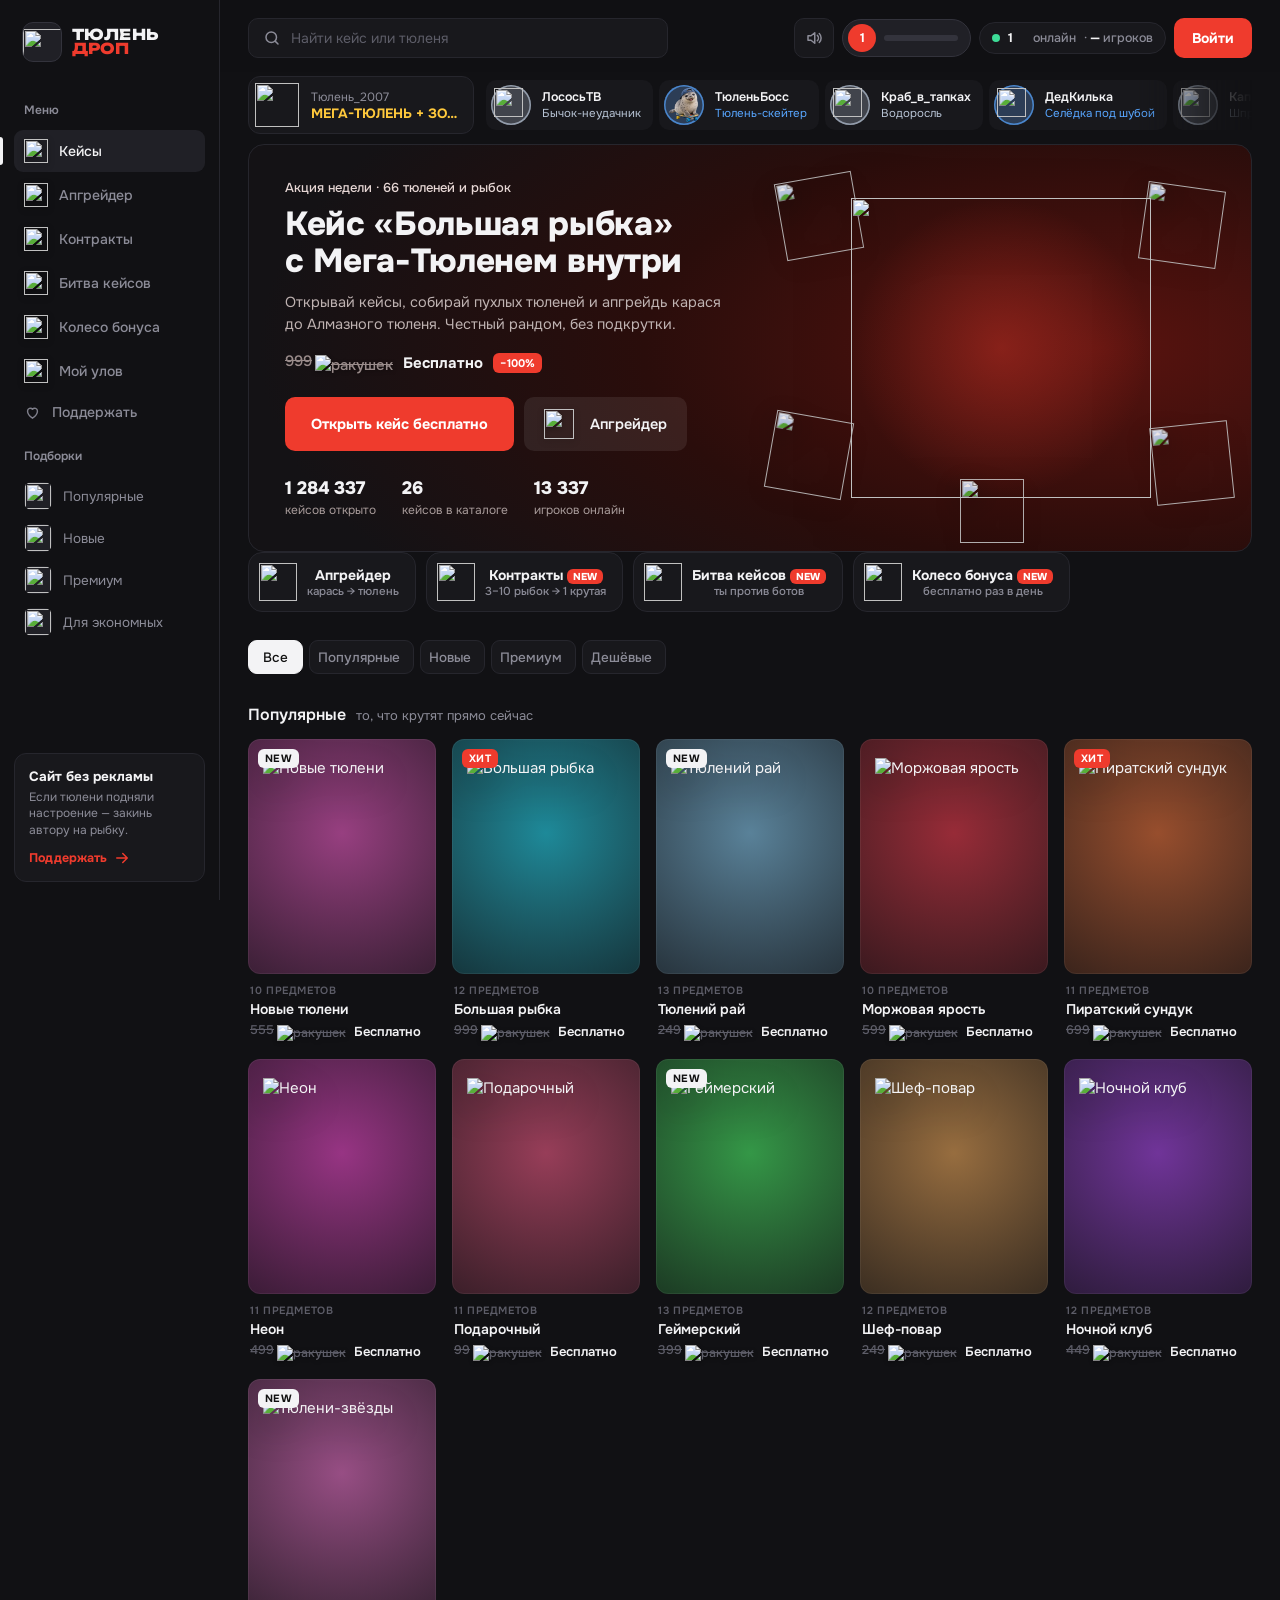
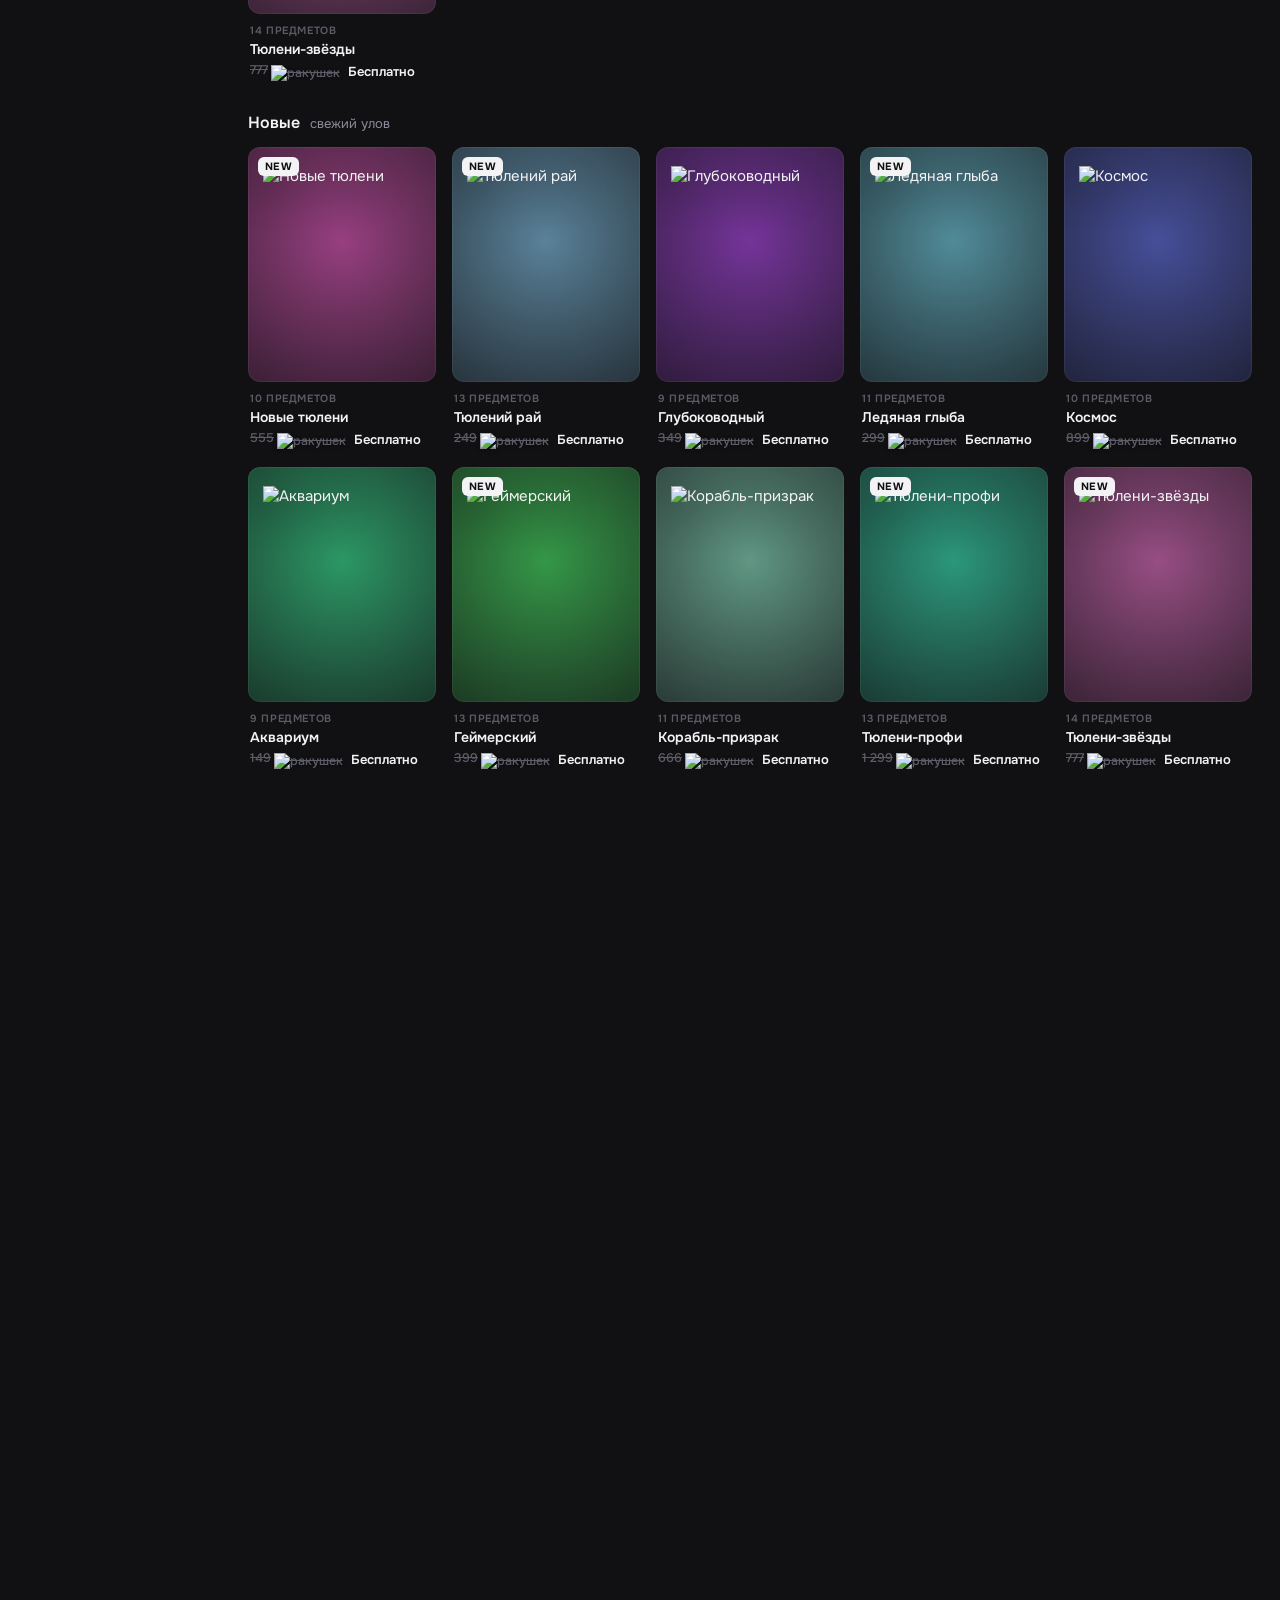
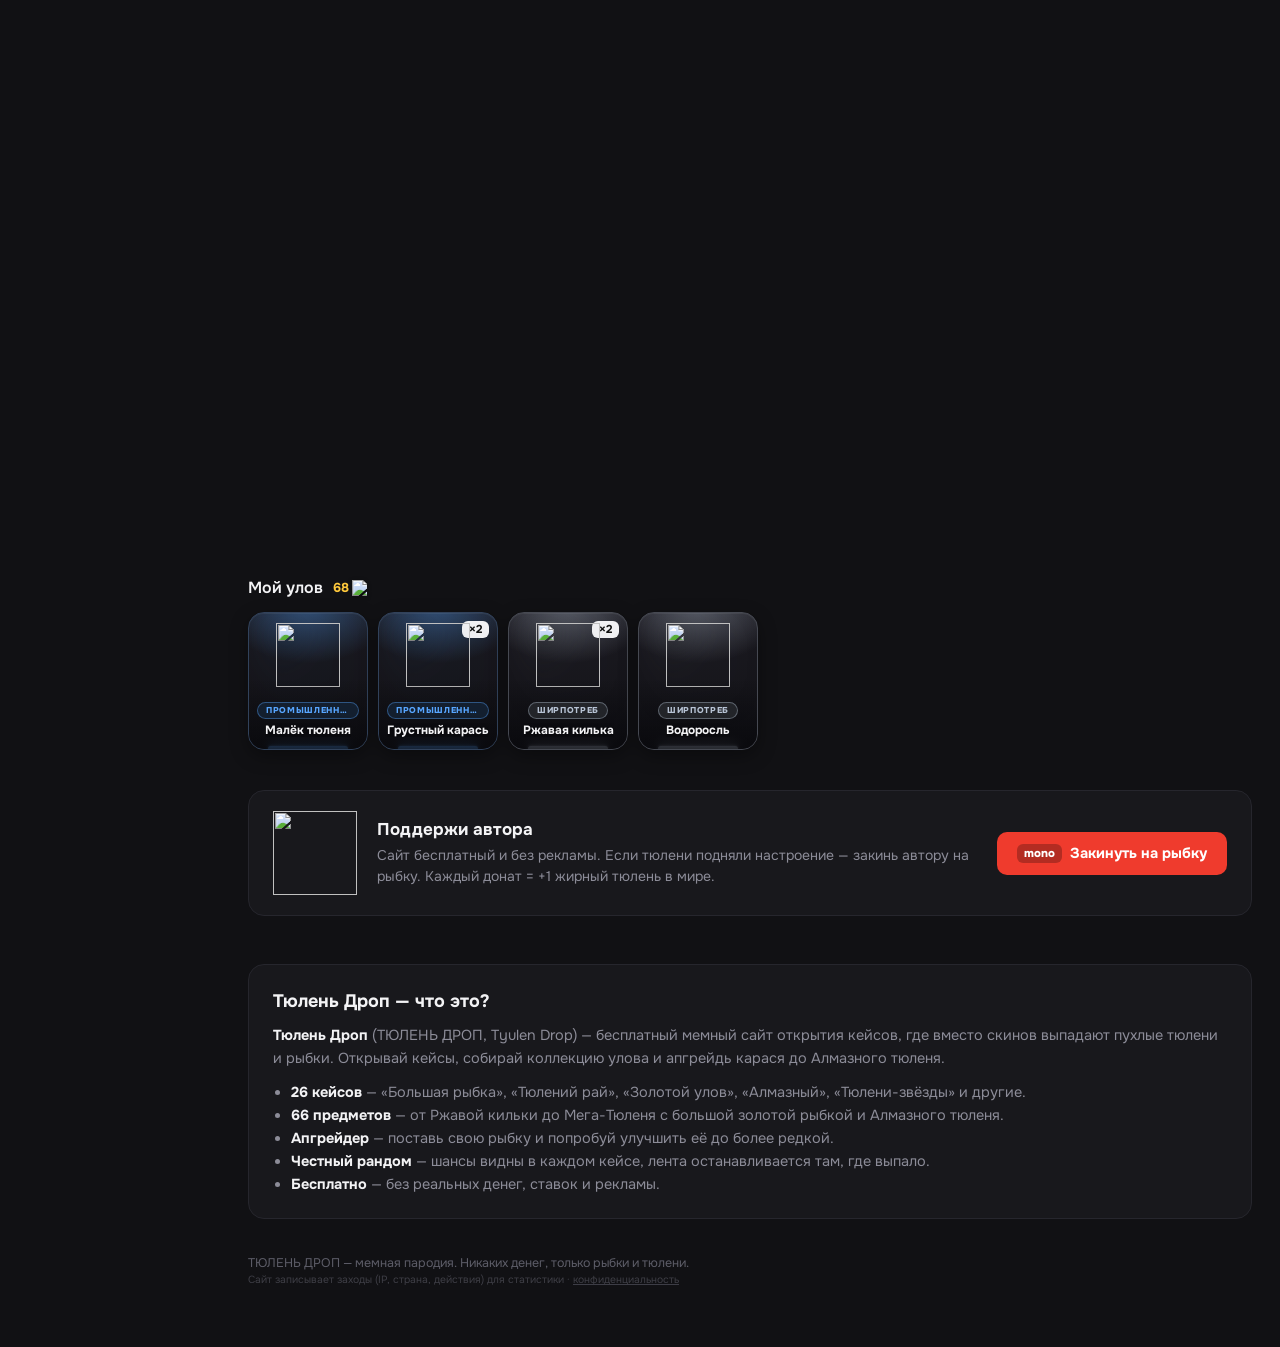
==== commit d0ad9a2e: "Безопасность: стойкий ключ админки, экранирование ников в ленте Co-Authored-By: Claude Sonnet 5.5 <n" ====
--- a/index.html
+++ b/index.html
@@ -1568,7 +1568,7 @@
 function liveItem(){const r=Math.random();return rnd(POOL[r<.03?'gold':r<.1?'cov':r<.25?'sec':r<.52?'ind':'common'])}
 function liveCase(){return rnd(CASES)}
 function addLive(it,name,me){const el=document.createElement('div');el.className='lv in'+(me?' me':'');el.style.setProperty('--c',RAR[it.r].c);
-  el.innerHTML=iconHTML(it,40)+`<div><div class="u">${name}</div><div class="n">${it.sn||it.n}</div></div>`;
+  el.innerHTML=iconHTML(it,40)+`<div><div class="u">${esc(name)}</div><div class="n">${it.sn||it.n}</div></div>`;
   const t=$('#live');t.prepend(el);while(t.children.length>18)t.lastChild.remove();
   if(it.r==='gold')setTopDrop(it,name)}
 for(let i=0;i<12;i++)addLive(liveItem(),rnd(NAMES));
@@ -1614,7 +1614,7 @@
   show(b.dataset.mode)});
 var topDrop=null;
 function setTopDrop(it,name){if(topDrop&&topDrop.v>=it.v)return;topDrop=it;
-  $('#topdrop').innerHTML=`<span class="lbl">ТОП ДРОП</span>${iconHTML(it,44)}<div><div class="u">${name}</div><div class="n">${it.sn||it.n}</div></div>`}
+  $('#topdrop').innerHTML=`<span class="lbl">ТОП ДРОП</span>${iconHTML(it,44)}<div><div class="u">${esc(name)}</div><div class="n">${it.sn||it.n}</div></div>`}
 function openCase(cs){
   CUR=cs;lastCenter=null;
   $('#caseBox').style.setProperty('--c',cs.c);
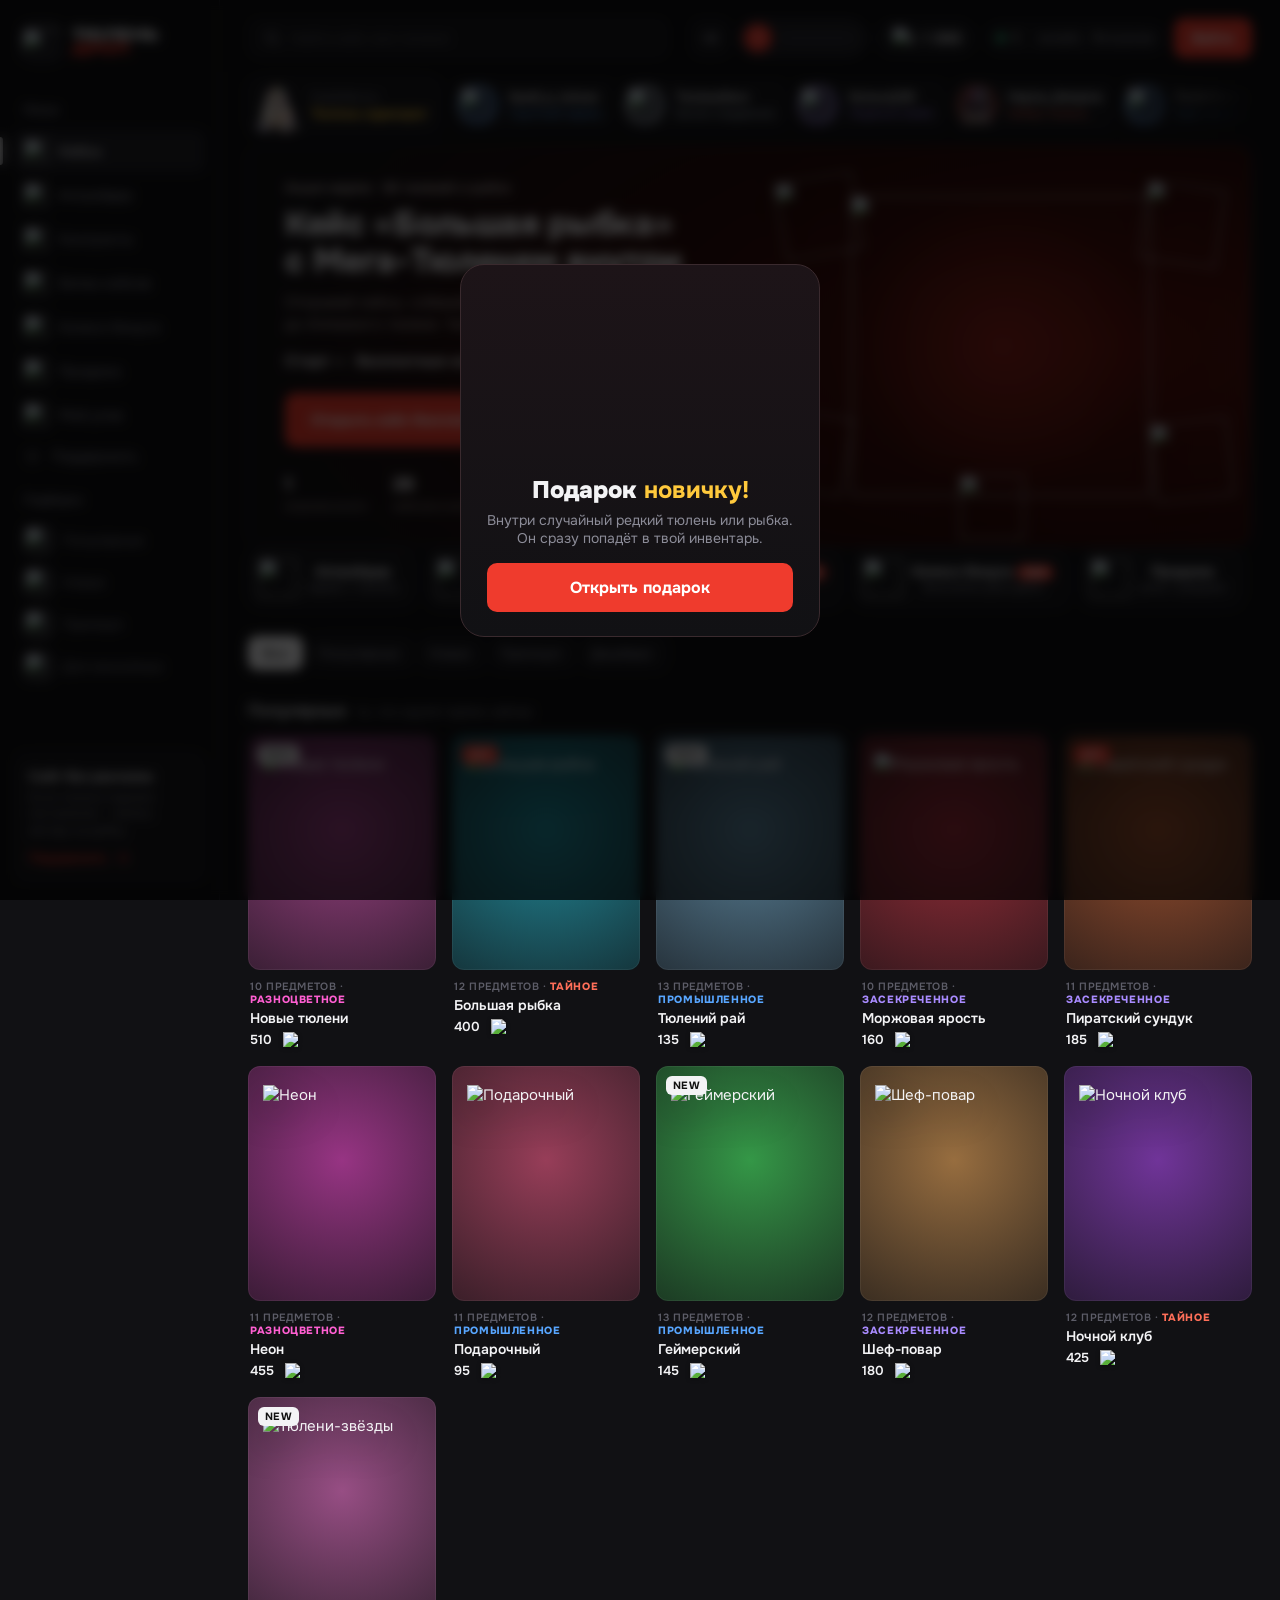
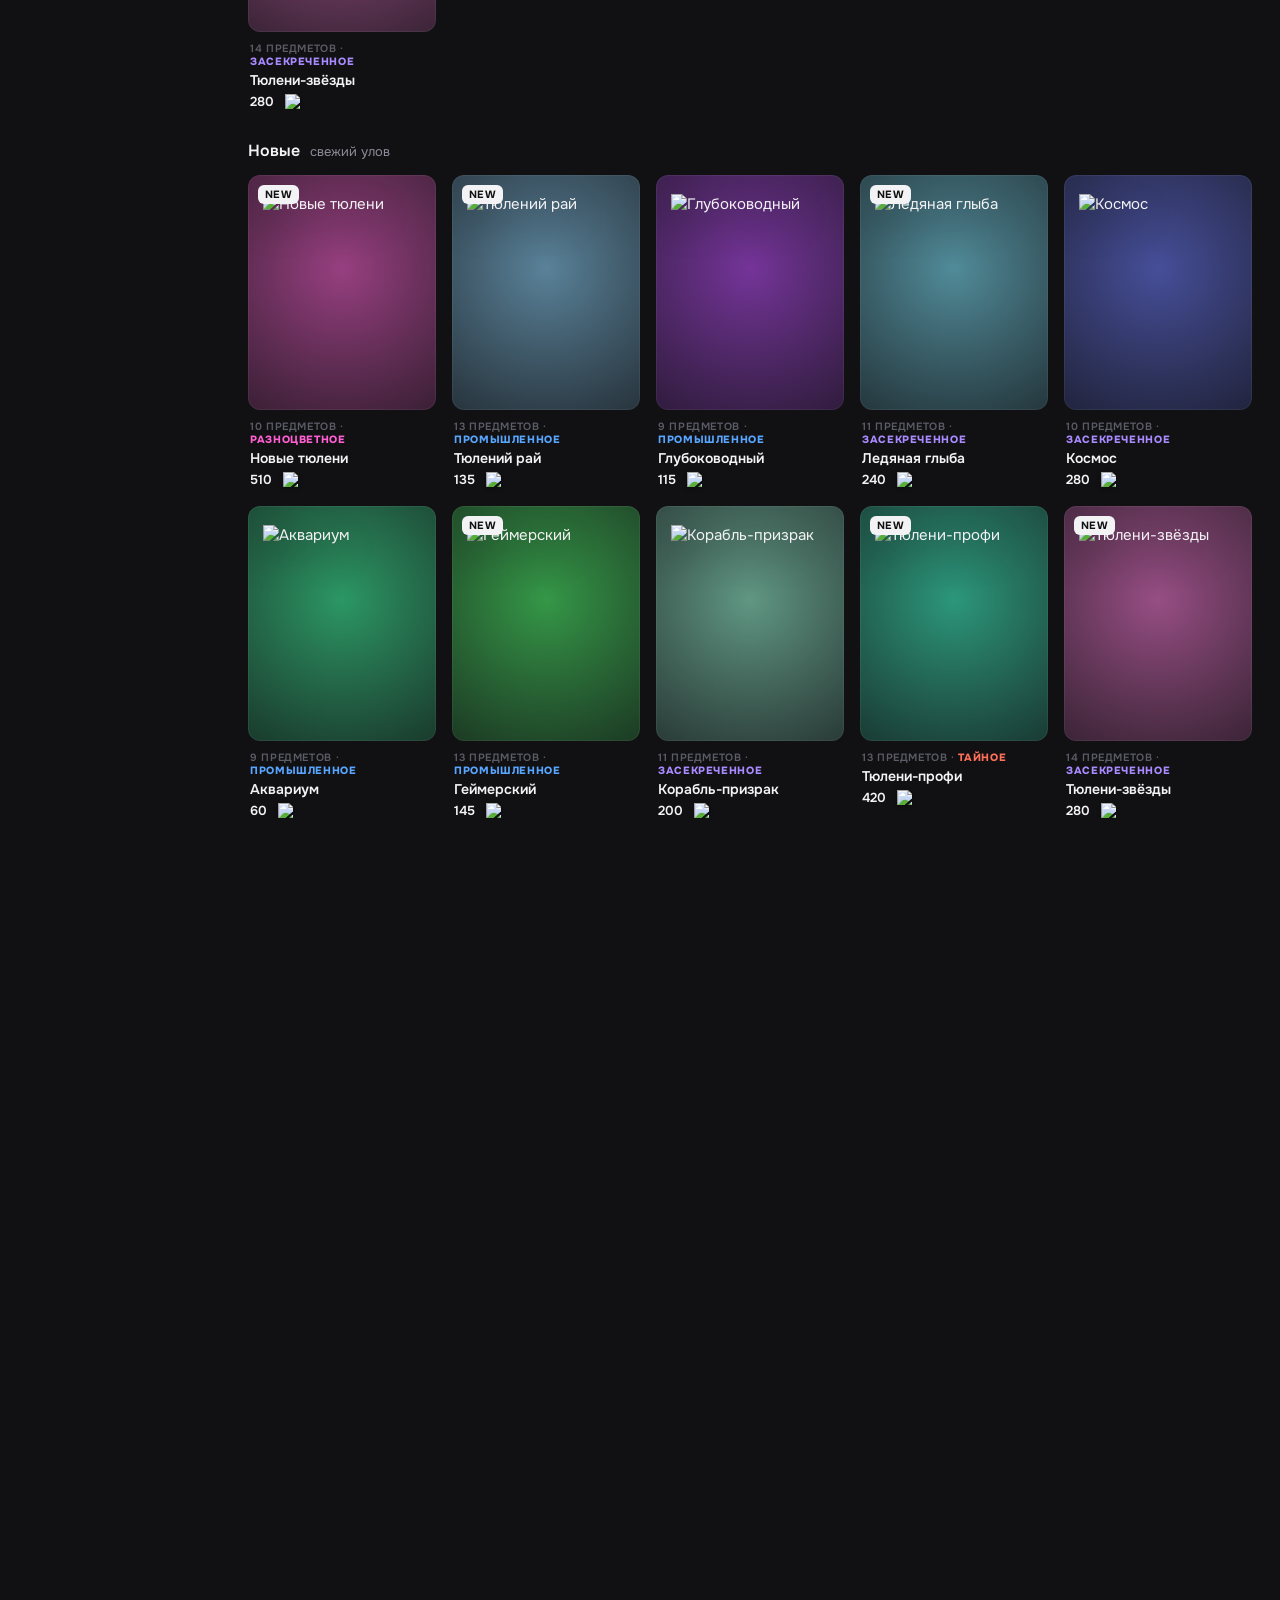
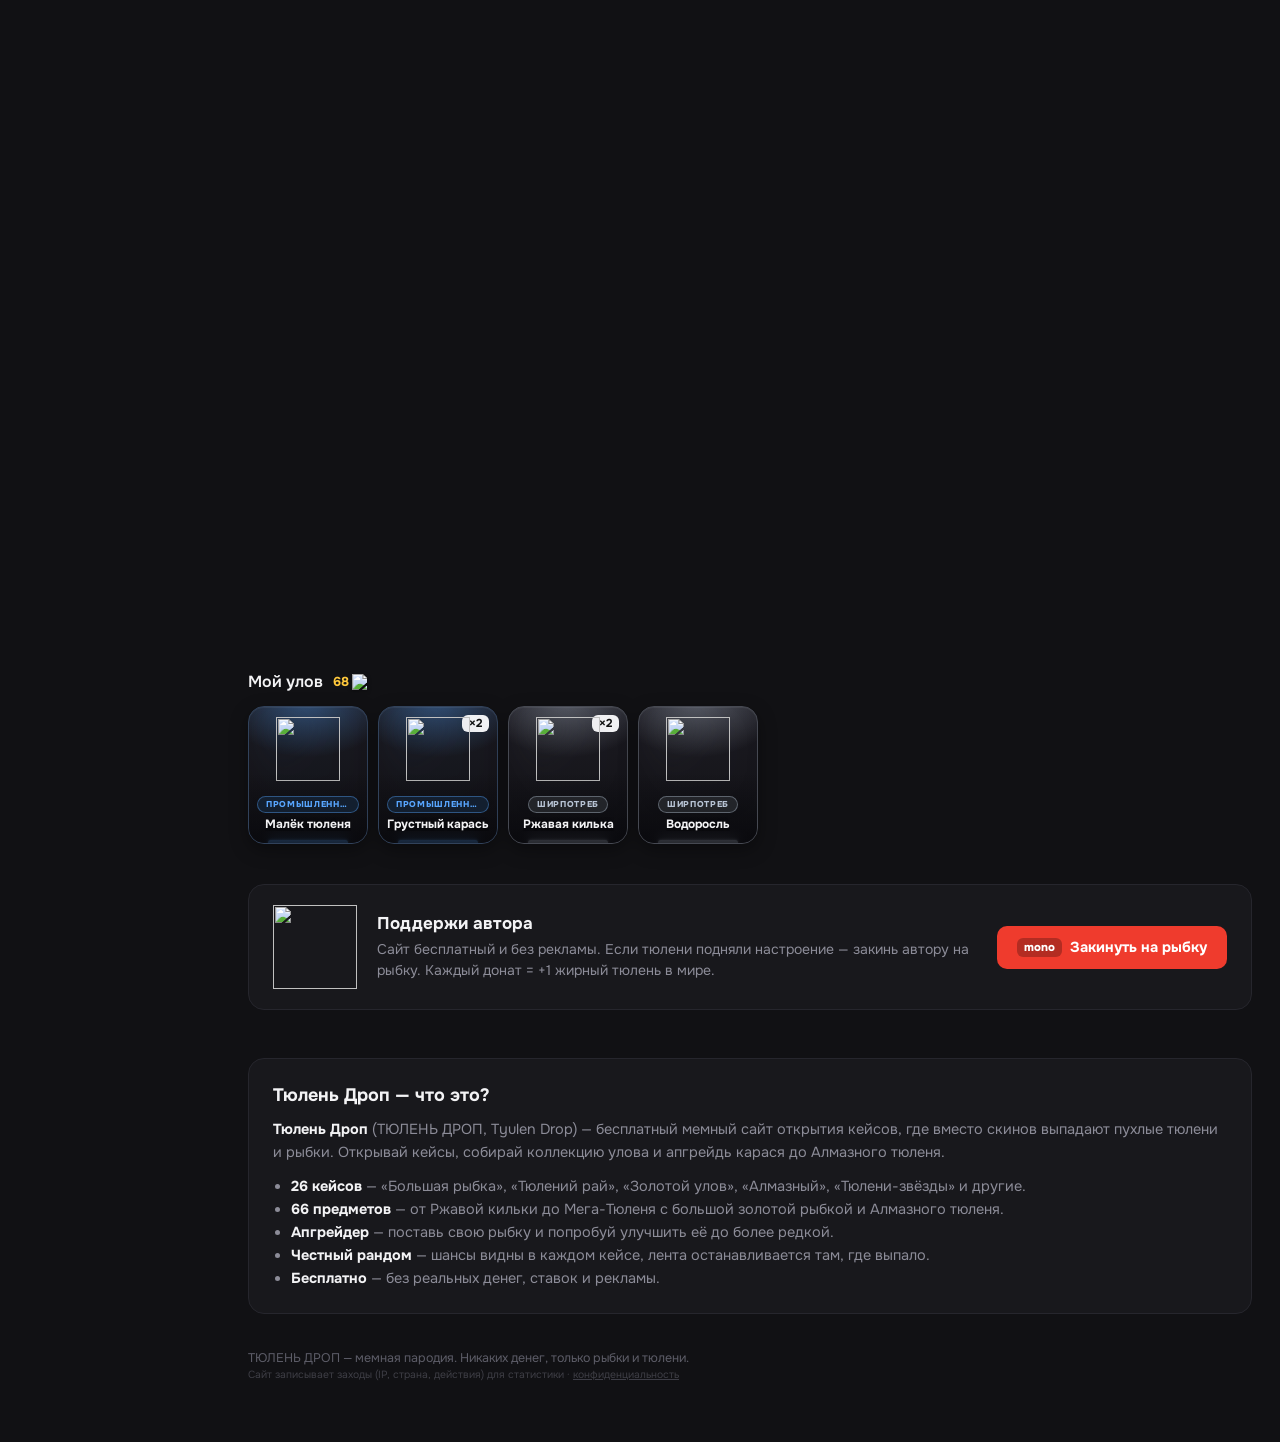
==== commit 69dd5cb0: "Экономика: баланс ракушек, цены кейсов по дропу, бесплатные кейсы без дорогих тюленей, редкость кейс" ====
--- a/index.html
+++ b/index.html
@@ -741,6 +741,25 @@
 .banscr h2{font-size:34px;margin:10px 0 6px;font-weight:900;color:#ff6f59}
 .banscr p{color:#c8c4d0;max-width:420px;margin:0 auto}
 @keyframes bob{50%{transform:translateY(-8px)}}
+
+/* economy: баланс, продажа */
+.balp{display:flex;align-items:center;gap:8px;background:var(--surface);border:1px solid var(--line);border-radius:99px;padding:7px 14px;font-weight:800;font-size:14px;white-space:nowrap;font-variant-numeric:tabular-nums}
+.balp img{width:20px;height:20px;object-fit:contain}
+.balp.pop{animation:balpop .5s cubic-bezier(.2,1.6,.4,1)}
+@keyframes balpop{40%{transform:scale(1.15);border-color:var(--sun)}}
+.balp.bad{animation:shake .4s;border-color:var(--accent)}
+.cc-price .fr{color:var(--mint);font-weight:800}
+#sell{display:none}#sell.on{display:inline-flex}
+.inv-hint{color:var(--muted);font-size:12px;margin:-6px 0 8px}
+
+.caser{display:inline-block;margin-left:10px;font-size:11px;font-weight:800;letter-spacing:.06em;text-transform:uppercase;padding:3px 10px;border-radius:99px;color:var(--c);border:1px solid color-mix(in srgb,var(--c) 45%,transparent);background:color-mix(in srgb,var(--c) 14%,rgba(0,0,0,.4))}
+.cc-cat .trc{font-style:normal;font-weight:800}
+.sellbar{display:flex;gap:8px;flex-wrap:wrap;margin-bottom:12px}
+.sellbar .btn-soft{padding:9px 14px;font-size:13px}
+.sellgrid{grid-template-columns:repeat(auto-fill,minmax(96px,1fr))}
+.sellgrid .card{cursor:pointer}
+.sellgrid .card .odds{left:6px;right:auto;color:var(--mint)}
+.sell-empty{color:var(--muted);padding:30px;text-align:center;width:100%}
 </style>
 </head>
 <body>
@@ -772,6 +791,7 @@
       <button class="mode" data-mode="contract"><img class="ico3d" src="img/i_crown.webp" alt="">Контракты</button>
       <button class="mode" data-mode="battle"><img class="ico3d" src="img/i_fire.webp" alt="">Битва кейсов</button>
       <button class="mode" data-mode="wheel"><img class="ico3d" src="img/i_star.webp" alt="">Колесо бонуса</button>
+      <button class="mode" data-mode="sell"><img class="ico3d" src="img/i_shell.webp" alt="">Продажа</button>
       <button class="side-link" data-go="inv"><img class="ico3d" src="img/i_net.webp" alt="">Мой улов</button>
       <a class="side-link" href="https://send.monobank.ua/jar/427ZsEkWhH" target="_blank" rel="noopener noreferrer"><svg class="ico" viewBox="0 0 24 24"><path d="M12 20s-7-4.4-7-10a4 4 0 0 1 7-2.6A4 4 0 0 1 19 10c0 5.6-7 10-7 10z"/></svg>Поддержать</a>
     </nav>
@@ -816,7 +836,7 @@
       <div class="h-kicker">Акция недели · 66 тюленей и рыбок</div>
       <h1 class="h-title">Кейс «Большая рыбка»<br><span>с Мега-Тюленем внутри</span></h1>
       <p class="h-sub">Открывай кейсы, собирай пухлых тюленей и апгрейдь карася до Алмазного тюленя. Честный рандом, без подкрутки.</p>
-      <div class="h-price"><s>999<img class="shell3d" src="img/i_shell.webp" alt="ракушек"></s> Бесплатно <em>−100%</em></div>
+      <div class="h-price">Старт — <b>бесплатные кейсы</b> <em>0 ракушек</em></div>
       <div class="h-btns">
         <button class="btn-main h-cta h-pulse" id="heroOpen">Открыть кейс бесплатно</button>
         <button class="btn-ghost2" id="heroUp"><img class="btn-up3d" src="img/i_up.webp" alt="">Апгрейдер</button>
@@ -844,6 +864,7 @@
       <button class="mchip" data-mode="contract"><img src="img/i_crown.webp" alt=""><span>Контракты<span class="new">NEW</span><small>3–10 рыбок → 1 крутая</small></span></button>
       <button class="mchip" data-mode="battle"><img src="img/i_fire.webp" alt=""><span>Битва кейсов<span class="new">NEW</span><small>ты против ботов</small></span></button>
       <button class="mchip" data-mode="wheel"><img src="img/i_star.webp" alt=""><span>Колесо бонуса<span class="new">NEW</span><small>бесплатно раз в день</small></span></button>
+      <button class="mchip" data-mode="sell"><img src="img/i_shell.webp" alt=""><span>Продажа<small>улов → ракушки</small></span></button>
     </div>
     <div class="toolbar">
       <div class="chips" id="chips">
@@ -864,7 +885,7 @@
       <div class="case-meta">
         <h2 id="caseName">Кейс «Большая рыбка»</h2>
         <p id="caseDesc">Внутри — улов всего океана. Тюлени одобряют.</p>
-        <div class="price">БЕСПЛАТНО <s id="casePrice">999<img class="shell3d" src="img/i_shell.webp" alt="ракушек"></s></div>
+        <div class="price" id="priceLine">БЕСПЛАТНО <s id="casePrice">999<img class="shell3d" src="img/i_shell.webp" alt="ракушек"></s></div>
       </div>
     </div>
     <div class="stage">
@@ -982,6 +1003,11 @@
     </div>
   </section>
 
+  <section class="view" id="view-sell">
+    <div class="mhead"><img src="img/i_shell.webp" alt=""><div><h2>Продажа</h2><p>Продавай тюленей и рыбок за ракушки. Цена вдвое ниже ценности предмета.</p></div></div>
+    <div class="mpanel"><div class="sellbar" id="sellBar"></div><div class="up-list sellgrid" id="sellGrid"></div></div>
+  </section>
+
   <section>
     <h3 class="sec-title">Мой улов <small id="invSum"></small></h3>
     <div class="inv-row" id="inv"><div class="inv-empty">Пока пусто. Крути — океан щедрый!</div></div>
@@ -1020,6 +1046,7 @@
   <button data-mode="up"><img class="ico3d" src="img/i_up.webp" alt="">Апгрейд</button>
   <button data-mode="battle"><img class="ico3d" src="img/i_fire.webp" alt="">Битва</button>
   <button data-mode="wheel"><img class="ico3d" src="img/i_star.webp" alt="">Бонус</button>
+  <button data-mode="sell"><img class="ico3d" src="img/i_shell.webp" alt="">Продажа</button>
   <button data-mode="inv"><img class="ico3d" src="img/i_net.webp" alt="">Улов</button>
 </nav>
 
@@ -1053,6 +1080,7 @@
     <div class="m-rar" id="mRar"></div>
     <div class="m-btns">
       <button class="btn-gold" id="take">Забрать</button>
+      <button class="btn-ghost" id="sell">Продать</button>
       <button class="btn-ghost" id="again">Крутить ещё</button>
     </div>
   </div>
@@ -1180,6 +1208,14 @@
   C('pro','c_pro','Тюлени-профи','Ниндзя, самураи, хакеры и фараоны.',1299,'#3bffc8',['new','prem'],['g_pharaoh','g_astro','g_samurai','g_hero','g_ninja','g_hacker','g_dj','g_detective','g_doctor','g_fireman','okun','kilka','sardinka'],'NEW'),
   C('stars','c_stars','Тюлени-звёзды','Рокеры, маги и чемпионы. Только тюлени!',777,'#ff7ad9',['new','pop'],['s_rainbow','s_cosmo','s_champ','s_rocker','s_fire','s_mage','s_rapper','s_zombie','s_xmas','s_barista','s_pink','s_choco','okun','sardinka'],'NEW'),
 ];
+/* экономика кейсов: цены по реальному дропу, бесплатные — без дорогих тюленей */
+(function(){const OK=['common','ind','sec'];
+  const free=CASES.filter(c=>c.p<=50),paid=CASES.filter(c=>c.p>50).sort((a,b)=>a.p-b.p);
+  free.forEach(c=>{c.luck=.8;c.items=c.items.filter(k=>OK.includes(I[k].r));
+    ['sardinka','bychok','shprota','mojva','okun','seld','karas','nerpa','spyashiy','losos','forel','fugu'].forEach(k=>{if(c.items.length<9&&!c.items.includes(k))c.items.push(k)});c.p=0});
+  paid.forEach((c,i)=>{c.luck=.9+1.1*i/Math.max(1,paid.length-1)});
+  paid.forEach(c=>{const ev=caseOdds(c).reduce((a,[it,q])=>a+it.v*q/100,0);c.p=Math.max(60,Math.round(ev*.5/.8/5)*5)})})();
+function caseTier(cs){return cs.p<=50?'common':cs.p<150?'ind':cs.p<300?'sec':cs.p<450?'cov':'gold'}
 // sprinkle the new seal skins into the existing cases so every case feels fresh
 {const add={space:['g_astro'],gamer:['g_hacker','g_dj'],club:['g_dj'],pirate:['g_ninja'],morzh:['g_samurai'],gold:['g_pharaoh'],diamond:['g_pharaoh'],fish:['g_hero'],chef:['g_doctor'],lava:['g_fireman'],ghost:['g_detective']};
  for(const cs of CASES)for(const k of (add[cs.id]||[]))if(!cs.items.includes(k))cs.items.push(k)}
@@ -1189,8 +1225,9 @@
 let CUR=CASES[0];
 function caseOdds(cs){
   const its=cs.items.map(k=>I[k]),cnt={};its.forEach(it=>cnt[it.r]=(cnt[it.r]||0)+1);
-  const tot=Object.keys(cnt).reduce((a,r)=>a+T_ODDS[r],0);
-  return its.map(it=>[it,T_ODDS[it.r]/tot/cnt[it.r]*100]);
+  const RK={common:0,ind:1,sec:2,cov:3,gold:4},L=cs.luck||1,W=r=>T_ODDS[r]*Math.pow(L,RK[r]);
+  const tot=Object.keys(cnt).reduce((a,r)=>a+W(r),0);
+  return its.map(it=>[it,W(it.r)/tot/cnt[it.r]*100]);
 }
 function pickWeighted(cs){const o=caseOdds(cs);let r=Math.random()*100;for(const [it,p] of o){if((r-=p)<=0)return it}return o[o.length-1][0]}
 function iconHTML(it,s){
@@ -1412,6 +1449,7 @@
 async function spinCase(){
   if(busy)return;
   if(!USER)guestLogin();
+  if(!payCase())return;
   busy=true;A.init();spinBtn.disabled=true;
   // case "unlocks": shakes, glows and pops before the strip starts
   const cb=$('#caseBox');cb.classList.remove('opening');void cb.offsetWidth;cb.classList.add('opening');A.whoosh();
@@ -1581,7 +1619,7 @@
 function show(m){
   mode=m;
   document.querySelectorAll('.mode,.bnav button').forEach(x=>x.classList.toggle('active',x.dataset.mode===(m==='case'?'cases':m)));
-  ['cases','case','up','contract','battle','wheel'].forEach(v=>$('#view-'+v).classList.toggle('active',v===m));
+  ['cases','case','up','contract','battle','wheel','sell'].forEach(v=>$('#view-'+v).classList.toggle('active',v===m));
   if(m==='case')requestAnimationFrame(()=>setX(curX));
   scrollTo({top:0,behavior:'smooth'});
 }
@@ -1589,7 +1627,7 @@
 let filt='all';
 function caseCard(cs){const i=CASES.indexOf(cs);
   return `<div class="case-card reveal" data-i="${i}" style="--c:${cs.c}"><div class="cc-img">${cs.tag?`<span class="tag ${cs.tag==='NEW'?'new':''}">${cs.tag}</span>`:''}<img src="img/${cs.img}.webp" alt="${cs.n}" loading="lazy" decoding="async"></div>
-    <div class="cc-info"><span class="cc-cat">${cs.items.length} предметов</span><h4>${cs.n}</h4><div class="cc-price"><s>${fmt(cs.p)}<img class="shell3d" src="img/i_shell.webp" alt="ракушек"></s>Бесплатно</div></div></div>`}
+    <div class="cc-info"><span class="cc-cat">${cs.items.length} предметов · <i class="trc" style="color:${RAR[caseTier(cs)].c}">${RAR[caseTier(cs)].n}</i></span><h4>${cs.n}</h4><div class="cc-price">${casePriceHTML(cs)}</div></div></div>`}
 function renderCases(){
   const q=($('#q').value||'').trim().toLowerCase();
   const ok=cs=>(!q||cs.n.toLowerCase().includes(q)||cs.items.some(k=>I[k].n.toLowerCase().includes(q)));
@@ -1686,7 +1724,7 @@
 // hero counters
 function countUp(el){const to=+el.dataset.to,t0=performance.now(),d=1600;(function f(t){const k=Math.min(1,(t-t0)/d),v=Math.round(to*(1-Math.pow(1-k,3)));el.textContent=fmt(v);if(k<1)requestAnimationFrame(f)})(t0)}
 document.querySelectorAll('.count').forEach(countUp);
-$('#heroOpen').onclick=()=>{A.init();A.click();openCase(CASES[0]);setTimeout(spinCase,450)};
+$('#heroOpen').onclick=()=>{A.init();A.click();openCase(FREE_CASE());setTimeout(spinCase,450)};
 $('#heroUp').onclick=()=>{A.init();A.click();show('up')};
 // hide the hero on inner pages
 const _show=show;show=function(m){_show(m);$('#hero').style.display=m==='cases'?'':'none'};
@@ -1798,6 +1836,7 @@
 $('#ctClear').onclick=()=>{if(busy)return;A.init();A.click();CT.clear();ctRender()};
 $('#ctBtn').onclick=async()=>{
   const arr=ctItems();if(arr.length<3||busy)return;if(!USER)guestLogin();
+  if(!spend(ctCost(arr),'контракт'))return;
   busy=true;A.init();snd('whoosh');$('#ctBtn').disabled=true;
   const sum=arr.reduce((a,it)=>a+it.v,0);
   const target=sum*(.4+Math.pow(Math.random(),1.8)*2.6);
@@ -1844,7 +1883,7 @@
   const sh=st.firstElementChild?st.firstElementChild.offsetHeight||96:96,end=-(N-2)*sh;st.style.transition=`transform ${2.1+j*.25}s cubic-bezier(.12,.8,.2,1)`;st.style.transform=`translateY(${end}px)`;
 }
 $('#btBtn').onclick=async()=>{
-  if(busy)return;if(!USER)guestLogin();busy=true;A.init();A.click();$('#btBtn').disabled=true;$('#btRes').className='bt2-res';
+  if(busy)return;if(!USER)guestLogin();if(!spend(btCost(),'битву'))return;busy=true;A.init();A.click();$('#btBtn').disabled=true;$('#btRes').className='bt2-res';
   const cs=CASES[BT],ps=btPlayers(),n=ps.length,tot=Array(n).fill(0),won=[];btDraw(ps);
   const pool=cs.items.map(k=>I[k]);
   // VS intro
@@ -1987,10 +2026,70 @@
 const _celAcc=celebrate;celebrate=function(a,b,c,d){_celAcc(a,b,c,d);accSoon()};
 const _riAcc=removeInv;removeInv=function(it){_riAcc(it);accSoon()};
 setTimeout(tdSync,2500);setInterval(tdSync,60000);
+
+/* ================= ЭКОНОМИКА: ракушки ================= */
+const FREE_MAX=50,SELL_RATE=.5,START_BAL=1000,FREE_PER_HOUR=30;
+const SHELLI='<img class="shell3d" src="img/i_shell.webp" alt="ракушек">';
+const rbOn=()=>typeof isRb==='function'&&isRb();
+function getBal(){let v=null;try{v=localStorage.getItem('td_bal')}catch(e){}if(v===null){setBal(START_BAL);return START_BAL}return Math.max(0,Math.floor(+v||0))}
+function setBal(v){try{localStorage.setItem('td_bal',String(Math.max(0,Math.floor(v))))}catch(e){}renderBal()}
+function renderBal(pop){const el=document.getElementById('balp');if(!el)return;el.querySelector('b').textContent=fmt(getBal());if(pop){el.classList.remove('pop');void el.offsetWidth;el.classList.add('pop')}}
+function noMoney(need){const el=document.getElementById('balp');if(el){el.classList.remove('bad');void el.offsetWidth;el.classList.add('bad')}
+  try{A.lose&&A.lose()}catch(e){}mjoke(['Не хватает ракушек: нужно '+fmt(need)+', а у тебя '+fmt(getBal()),'Ракушки закончились! Продай лишнее из улова или открой бесплатный кейс'])}
+function spend(n,what){if(rbOn()||n<=0)return true;const b=getBal();if(b<n){noMoney(n);return false}setBal(b-n);return true}
+function isFree(cs){return cs.p<=50}
+function FREE_CASE(){return CASES.filter(isFree).sort((a,b)=>a.p-b.p)[0]||CASES[CASES.length-1]}
+function casePriceHTML(cs){return isFree(cs)?'<span class="fr">Бесплатно</span>':fmt(cs.p)+'<img class="shell3d" src="img/i_shell.webp" alt="ракушек">'}
+function freeHist(){let a=[];try{a=JSON.parse(localStorage.getItem('td_free')||'[]')}catch(e){}const t=Date.now()-36e5;return a.filter(x=>x>t)}
+function payCase(){if(rbOn())return true;const cs=CUR;
+  if(isFree(cs)){const h=freeHist();if(h.length>=FREE_PER_HOUR){const w=Math.ceil((h[0]+36e5-Date.now())/6e4);mjoke(['Бесплатные кейсы: лимит '+FREE_PER_HOUR+' в час. Подожди ~'+w+' мин или открой платный','Тюлени устали! Бесплатный кейс снова через ~'+w+' мин']);return false}
+    h.push(Date.now());try{localStorage.setItem('td_free',JSON.stringify(h))}catch(e){}return true}
+  return spend(cs.p,'кейс')}
+function ctCost(arr){const sum=arr.reduce((a,it)=>a+it.v,0);return Math.max(5,Math.round(sum*3*.1))}
+function btCost(){const cs=CASES[BT];if(isFree(cs))return 0;return Math.round(cs.p*BT_R/BT_OPP)}
+/* баланс в шапке */
+(function(){const a=document.getElementById('authArea');if(!a)return;const el=document.createElement('div');el.className='balp';el.id='balp';el.innerHTML=SHELLI+'<b>0</b>';a.parentNode.insertBefore(el,a.parentNode.querySelector('.onl')||a);renderBal()})();
+/* цены в каталоге и в кейсе */
+const _openCaseE=openCase;openCase=function(cs){_openCaseE(cs);if(rbOn())return;const pl=document.getElementById('priceLine');
+  if(pl)pl.innerHTML=(isFree(cs)?'<span class="fr">БЕСПЛАТНО</span>':'ЦЕНА <b>'+fmt(cs.p)+'</b>'+SHELLI)+' <span class="caser" style="--c:'+RAR[caseTier(cs)].c+'">'+RAR[caseTier(cs)].n+'</span>';
+  spinBtn.textContent=isFree(cs)?'КРУТИТЬ БЕСПЛАТНО':'КУПИТЬ И КРУТИТЬ · '+fmt(cs.p)};
+/* контракты и битвы: подпись цены на кнопке */
+function ctCostUI(){const b=document.getElementById('ctBtn');if(!b)return;const arr=ctItems();b.innerHTML=arr.length>=3?'Подписать · '+fmt(ctCost(arr))+SHELLI:'Подписать контракт'}
+const _ctrE=ctRender;ctRender=function(){_ctrE();ctCostUI()};
+function btCostUI(){const b=document.getElementById('btBtn');if(!b||busy)return;const c=btCost();b.innerHTML=c?'В бой! · '+fmt(c)+SHELLI:'В бой! · бесплатно'}
+document.getElementById('view-battle').addEventListener('click',()=>setTimeout(btCostUI,0));
+const _btiE=btInit;btInit=function(){_btiE();btCostUI()};
+/* продажа предметов */
+function sellVal(it){return Math.max(1,Math.round(it.v*SELL_RATE))}
+function sellOne(it,fromModal){if(!inv.has(it)&&!fromModal)return;if(!fromModal)removeInv(it);setBal(getBal()+sellVal(it),true);
+  try{A.coin&&A.coin()}catch(e){}window.tdLog&&tdLog('продажа',it.n+' +'+sellVal(it))}
+const sellBtn=document.getElementById('sell');
+new MutationObserver(()=>{const show=modal.classList.contains('show')&&modalKind==='case'&&modalItem&&!rbOn();sellBtn.classList.toggle('on',!!show);if(show)sellBtn.innerHTML='Продать · '+fmt(sellVal(modalItem))+SHELLI}).observe(modal,{attributes:true,attributeFilter:['class']});
+sellBtn.onclick=()=>{if(!modalItem)return;const it=modalItem;modalItem=null;sellOne(it,true);closeModal()};
+document.getElementById('inv').addEventListener('click',e=>{const c=e.target.closest('.card');if(!c||busy||rbOn())return;const it=[...inv.keys()].find(x=>x.img===c.querySelector('img').getAttribute('src').replace(/^img\//,'').replace('.webp',''));
+  if(it&&confirm('Продать «'+(it.sn||it.n)+'» за '+fmt(sellVal(it))+' ракушек?'))sellOne(it)});
+
+/* --- вкладка «Продажа» --- */
+const RNAME=r=>RAR[r].n;
+function sellMany(list){let sum=0,n=0;list.forEach(it=>{const c=inv.get(it)||0;for(let k=0;k<c;k++){removeInv(it);sum+=sellVal(it);n++}});
+  if(sum){setBal(getBal()+sum,true);try{A.coin&&A.coin()}catch(e){}window.tdLog&&tdLog('продажа',n+' шт. +'+sum);mjoke(['Продано '+n+' шт. за '+fmt(sum)+' ракушек'])}}
+function renderSell(){const g=document.getElementById('sellGrid'),bar=document.getElementById('sellBar');if(!g)return;
+  const items=[...inv].sort((a,b)=>b[0].v-a[0].v);
+  if(!items.length){g.innerHTML='<div class="sell-empty">Улов пуст — открой кейс, и здесь появятся тюлени и рыбки на продажу</div>';bar.innerHTML='';return}
+  g.innerHTML=items.map(([it,n])=>mini(it,'s',false,`<span class="cnt">×${n}</span><span class="odds">${fmt(sellVal(it))}</span>`)).join('');
+  const by={};items.forEach(([it,n])=>{(by[it.r]=by[it.r]||[]).push(it)});
+  const tot=items.reduce((a,[it,n])=>a+sellVal(it)*n,0);
+  bar.innerHTML=Object.keys(by).map(r=>{const l=by[r],s2=l.reduce((a,it)=>a+sellVal(it)*(inv.get(it)||0),0);return `<button class="btn-soft" data-sr="${r}" style="border-color:${RAR[r].c}66">Продать всё · ${RNAME(r)} · +${fmt(s2)}</button>`}).join('')+`<button class="btn-main" data-sr="all" style="padding:9px 16px;font-size:13px">Продать всё · +${fmt(tot)}</button>`}
+document.getElementById('sellGrid').addEventListener('click',e=>{const c=e.target.closest('.card.mini');if(!c||busy)return;const it=I[c.dataset.key];if(it)sellOne(it)});
+document.getElementById('sellBar').addEventListener('click',e=>{const b=e.target.closest('[data-sr]');if(!b||busy)return;const r=b.dataset.sr;
+  const list=[...inv.keys()].filter(it=>r==='all'||it.r===r);if(r==='all'&&!confirm('Продать весь улов?'))return;sellMany(list)});
+const _riS=renderInv;renderInv=function(f){_riS(f);if(typeof mode!=='undefined'&&mode==='sell')renderSell()};
+const _shS=show;show=function(m){_shS(m);if(m==='sell')renderSell()};
+renderBal();
 /* онбординг: подарок новичку + плавающая кнопка */
 addEventListener('DOMContentLoaded',function(){
   const fc=$('#fcta');
-  fc.onclick=()=>{A.init();A.click();openCase(CASES[0]);setTimeout(spinCase,450)};
+  fc.onclick=()=>{A.init();A.click();openCase(FREE_CASE());setTimeout(spinCase,450)};
   let heroVis=true;
   if('IntersectionObserver' in window)new IntersectionObserver(es=>{heroVis=es[0].isIntersecting;upd()},{threshold:0}).observe($('#hero'));
   function upd(){fc.classList.toggle('on',!heroVis&&mode==='cases'&&!busy)}
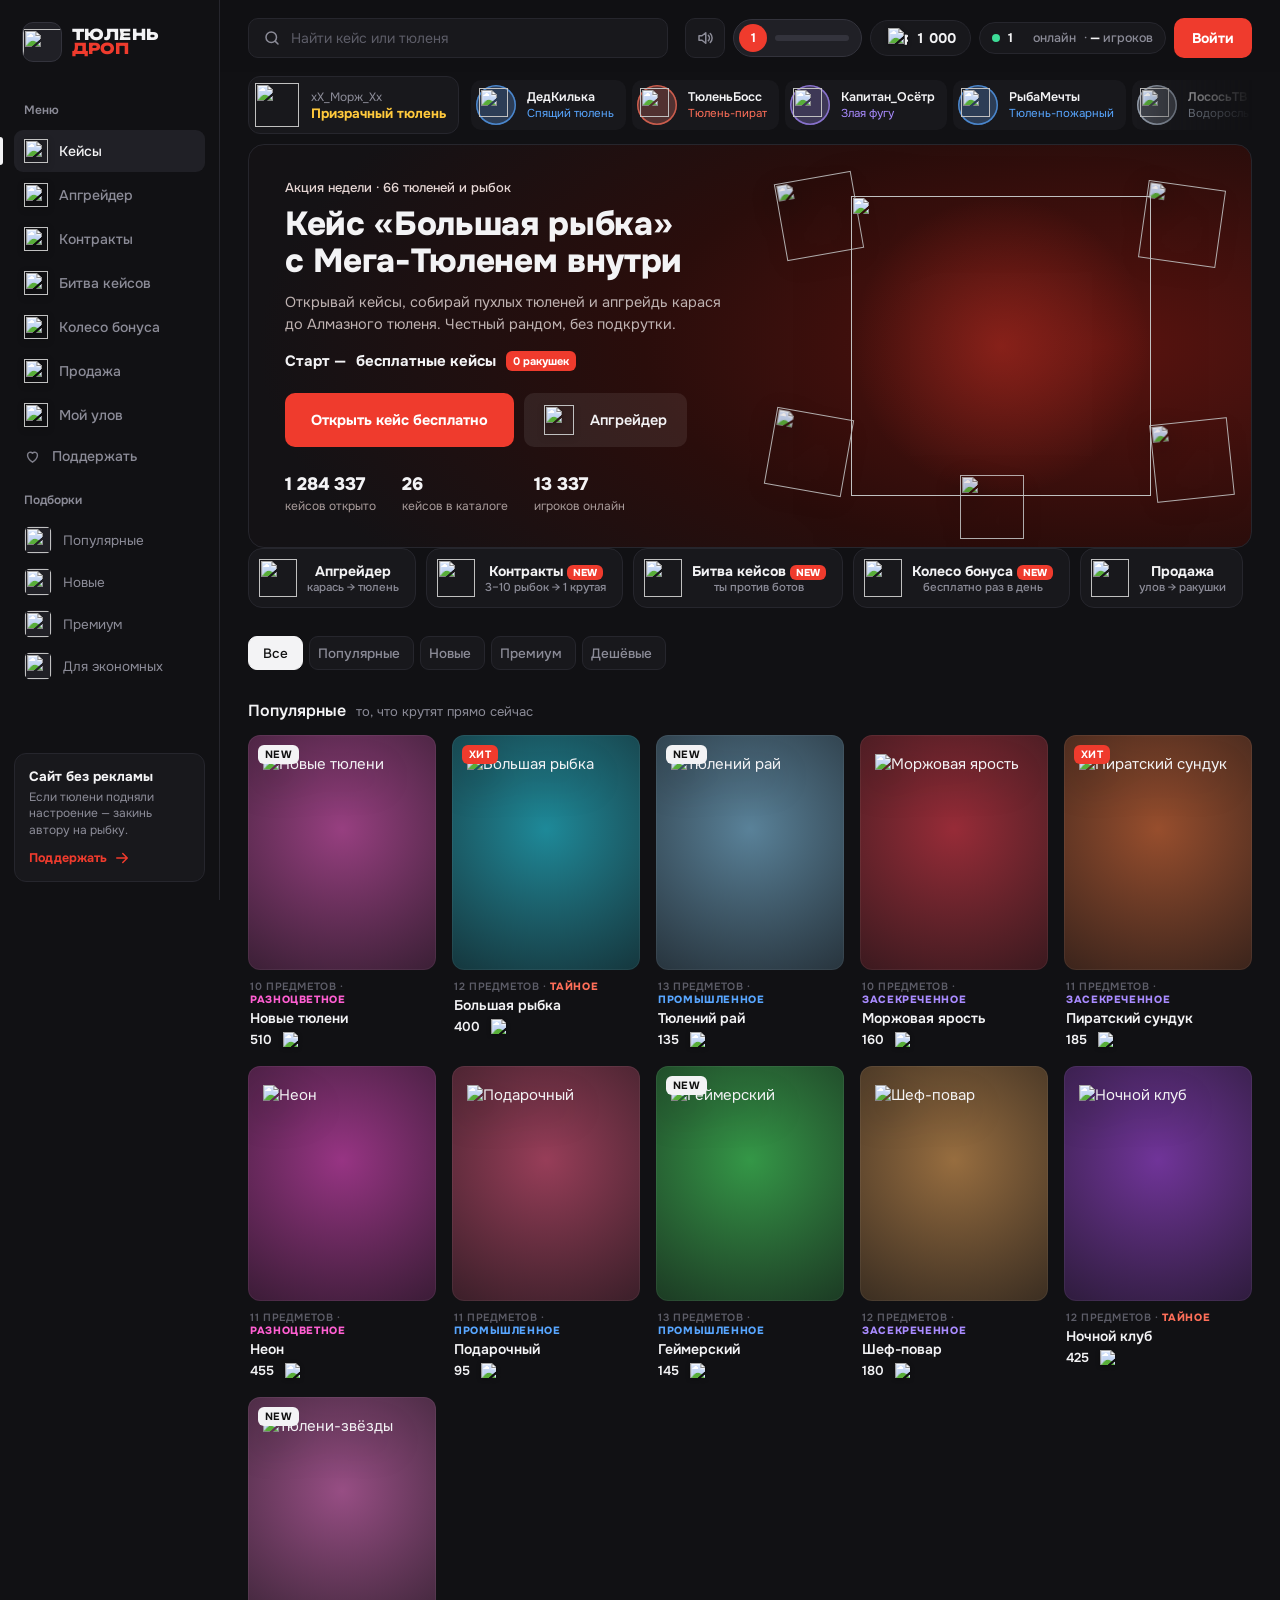
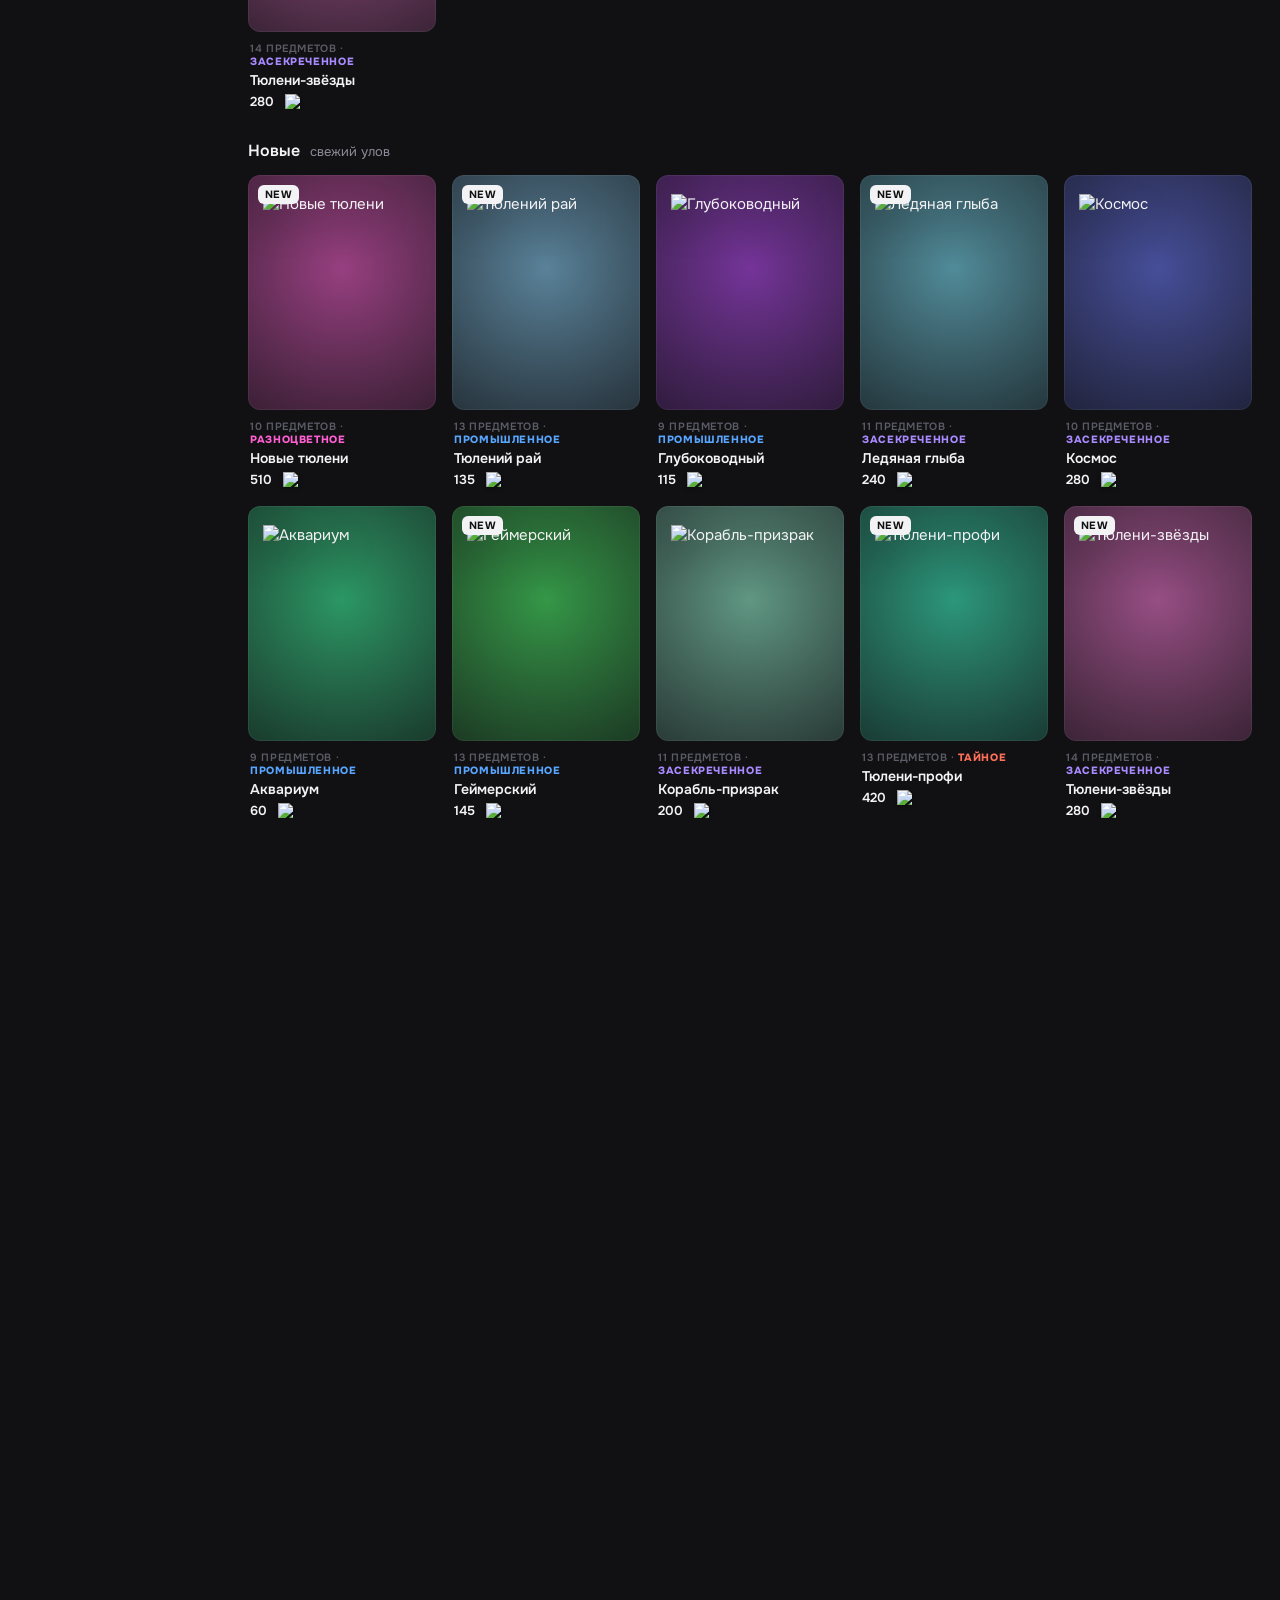
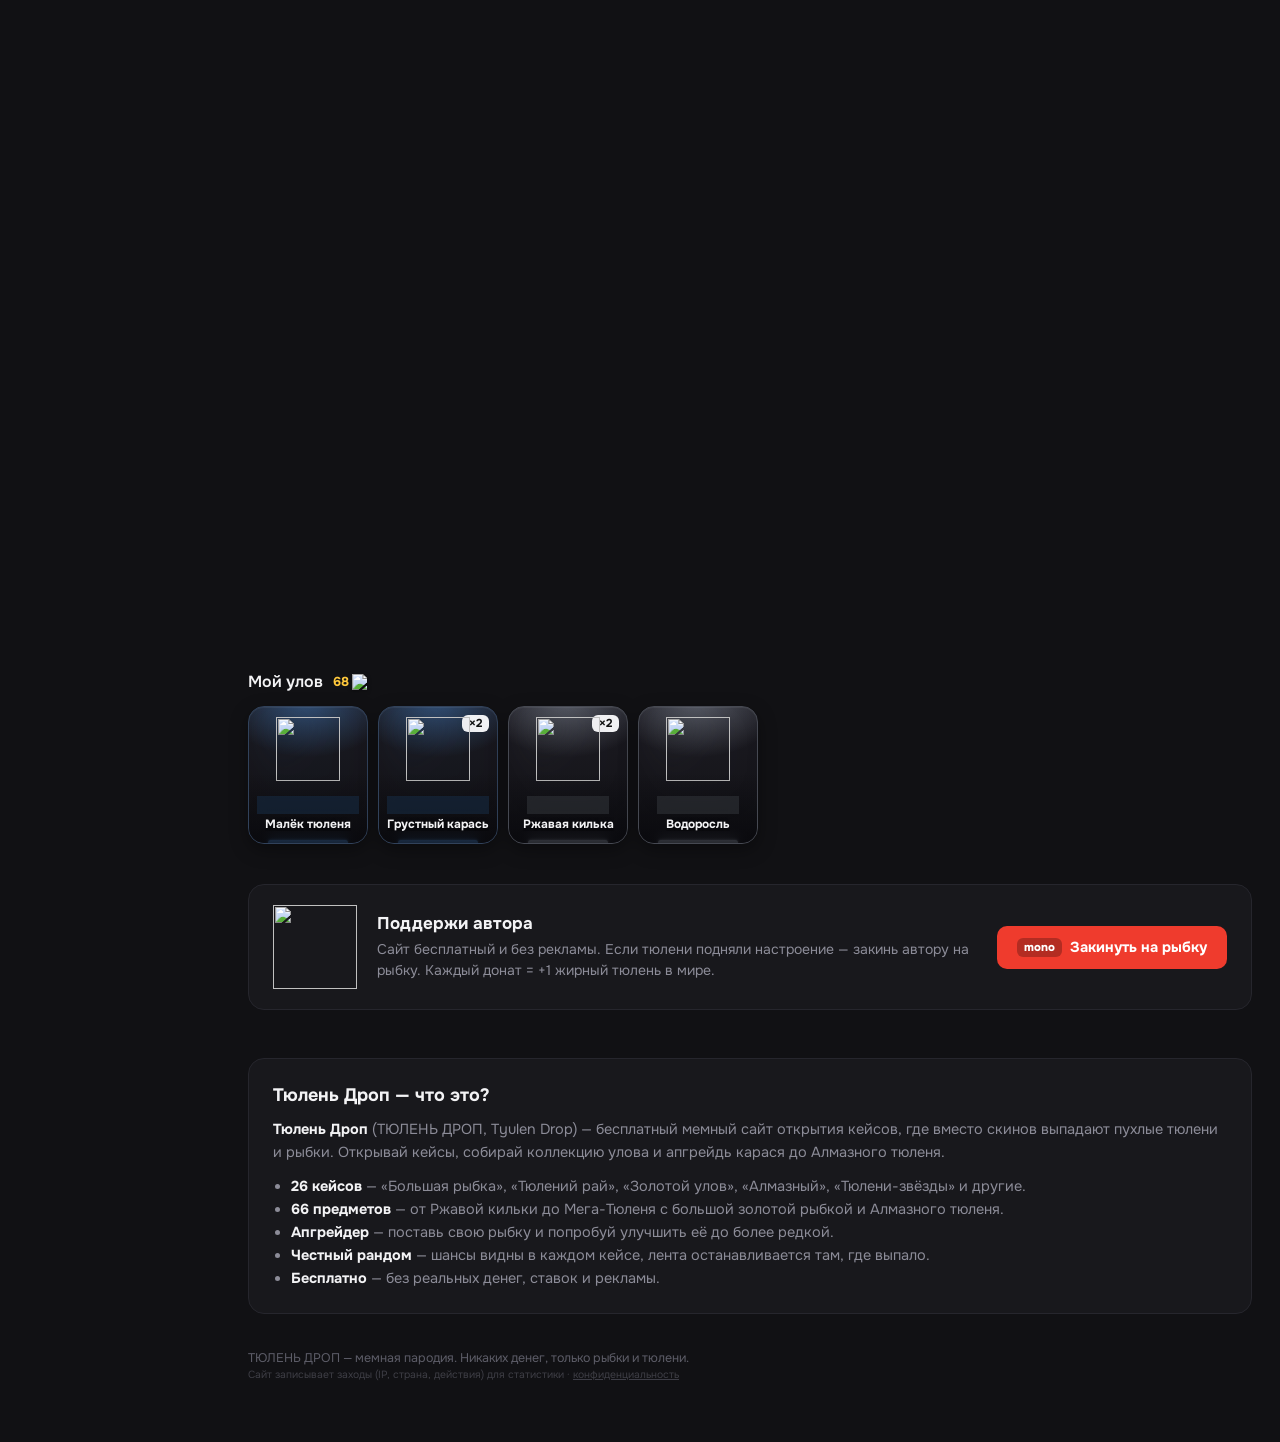
==== commit ca94000a: "Админка: Центр управления (4 панели), выдача ракушек, вкладка Система с анимированными индикаторами;" ====
--- a/index.html
+++ b/index.html
@@ -2015,7 +2015,9 @@
     const q=new URLSearchParams({act:'sync',id:USER.id,name:USER.name||'',prov:USER.provider||'',inv:accInv().slice(0,2900),val:accVal(),ip:g.ip||'',country:[g.country,g.city].filter(Boolean).join(', ')});
     const j=await fetch(ACC_URL+'?'+q).then(r=>r.json());
     if(j.reset){inv.clear();saveInv();renderInv();mjoke&&mjoke(['Администратор обнулил твой улов'])}
-    if(j.gifts&&j.gifts.length){const got=j.gifts.map(k=>I[k]).filter(Boolean);got.forEach(it=>addInv(it));
+    if(j.gifts&&j.gifts.length){const coins=j.gifts.filter(k=>/^coin:\d+$/.test(k)).reduce((a2,k)=>a2+(+k.slice(5)),0);
+      if(coins&&typeof setBal==='function'){setBal(getBal()+coins,true);try{A.coin&&A.coin()}catch(e){}toastAch('i_shell','Подарок от администрации','+'+fmt(coins)+' ракушек','Уже на твоём балансе!')}
+      const got=j.gifts.map(k=>I[k]).filter(Boolean);got.forEach(it=>addInv(it));
       if(got.length){A.coin&&A.coin();toastAch('mega','Подарок от администрации',got.length===1?got[0].n:got.length+' предметов','Уже в твоём улове!')}}
     if(j.ban){showBan(j.reason);return}
   }catch(e){}finally{accBusy=false}
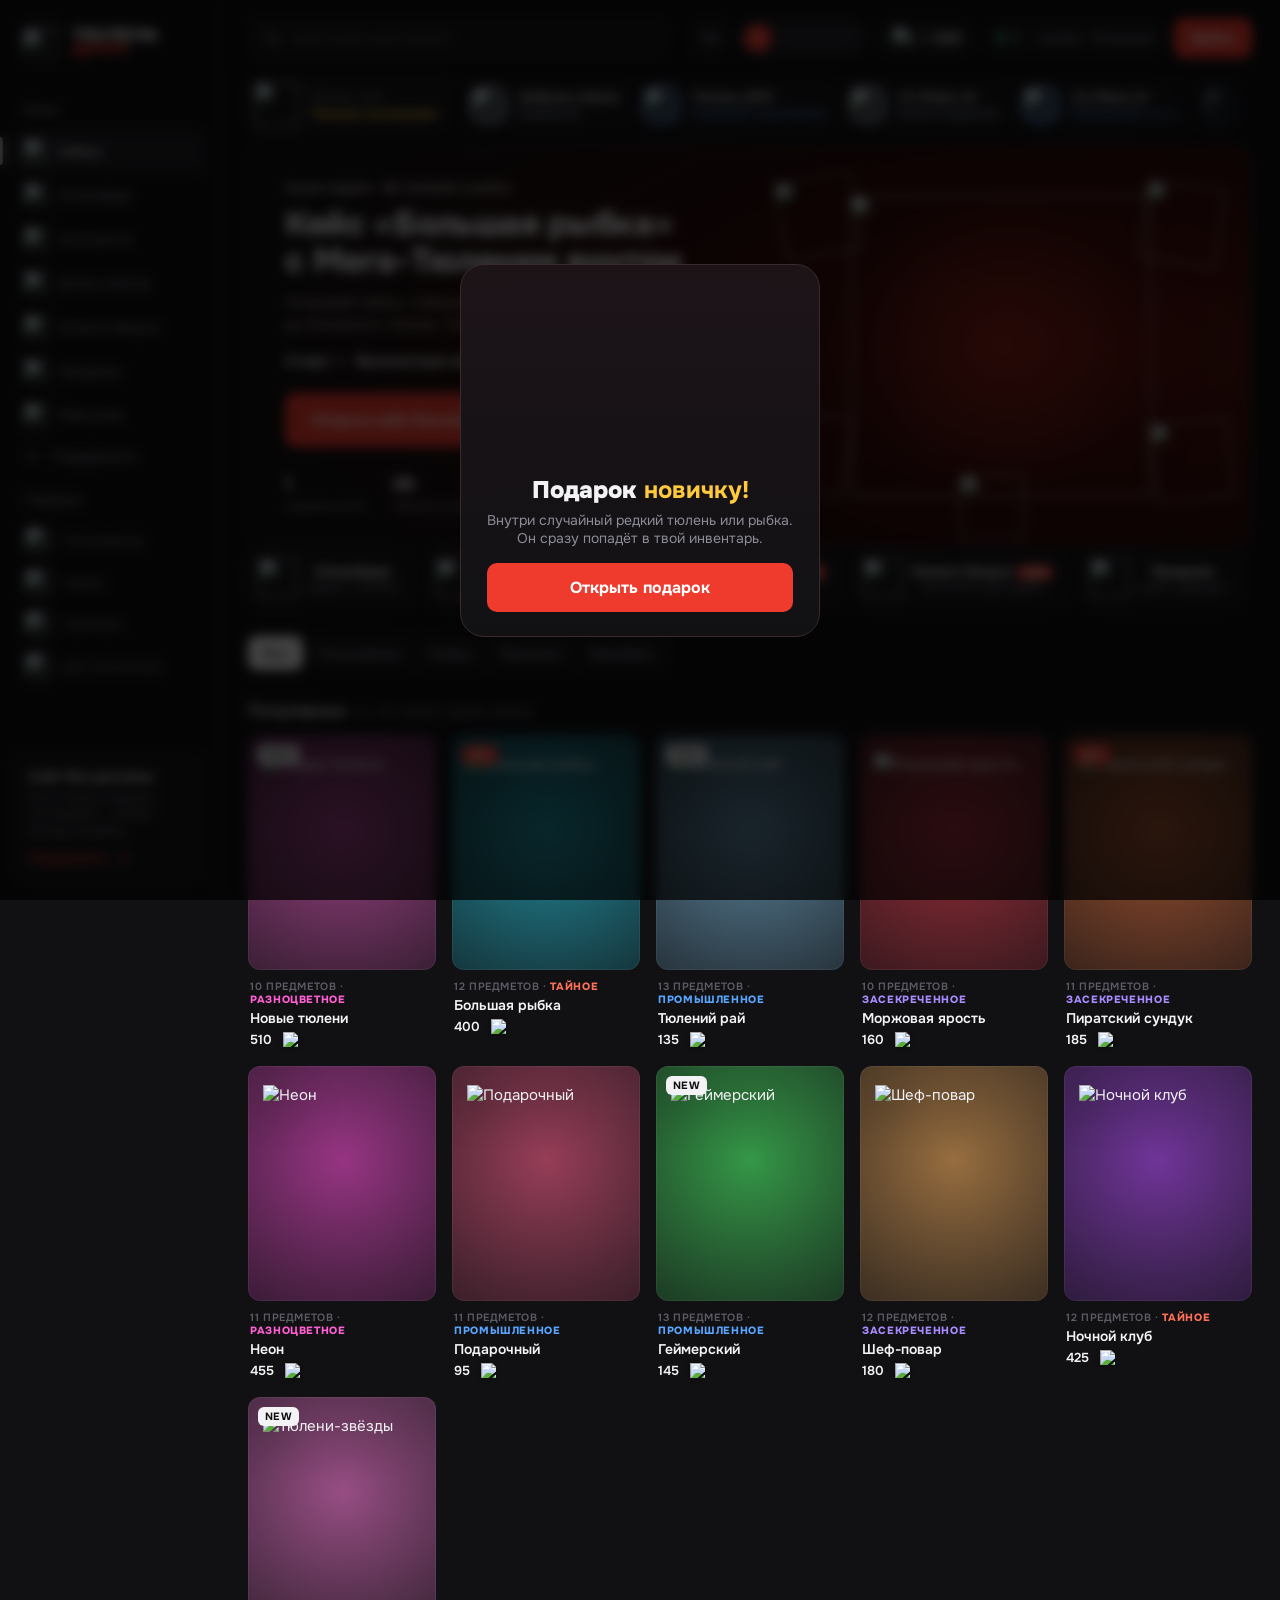
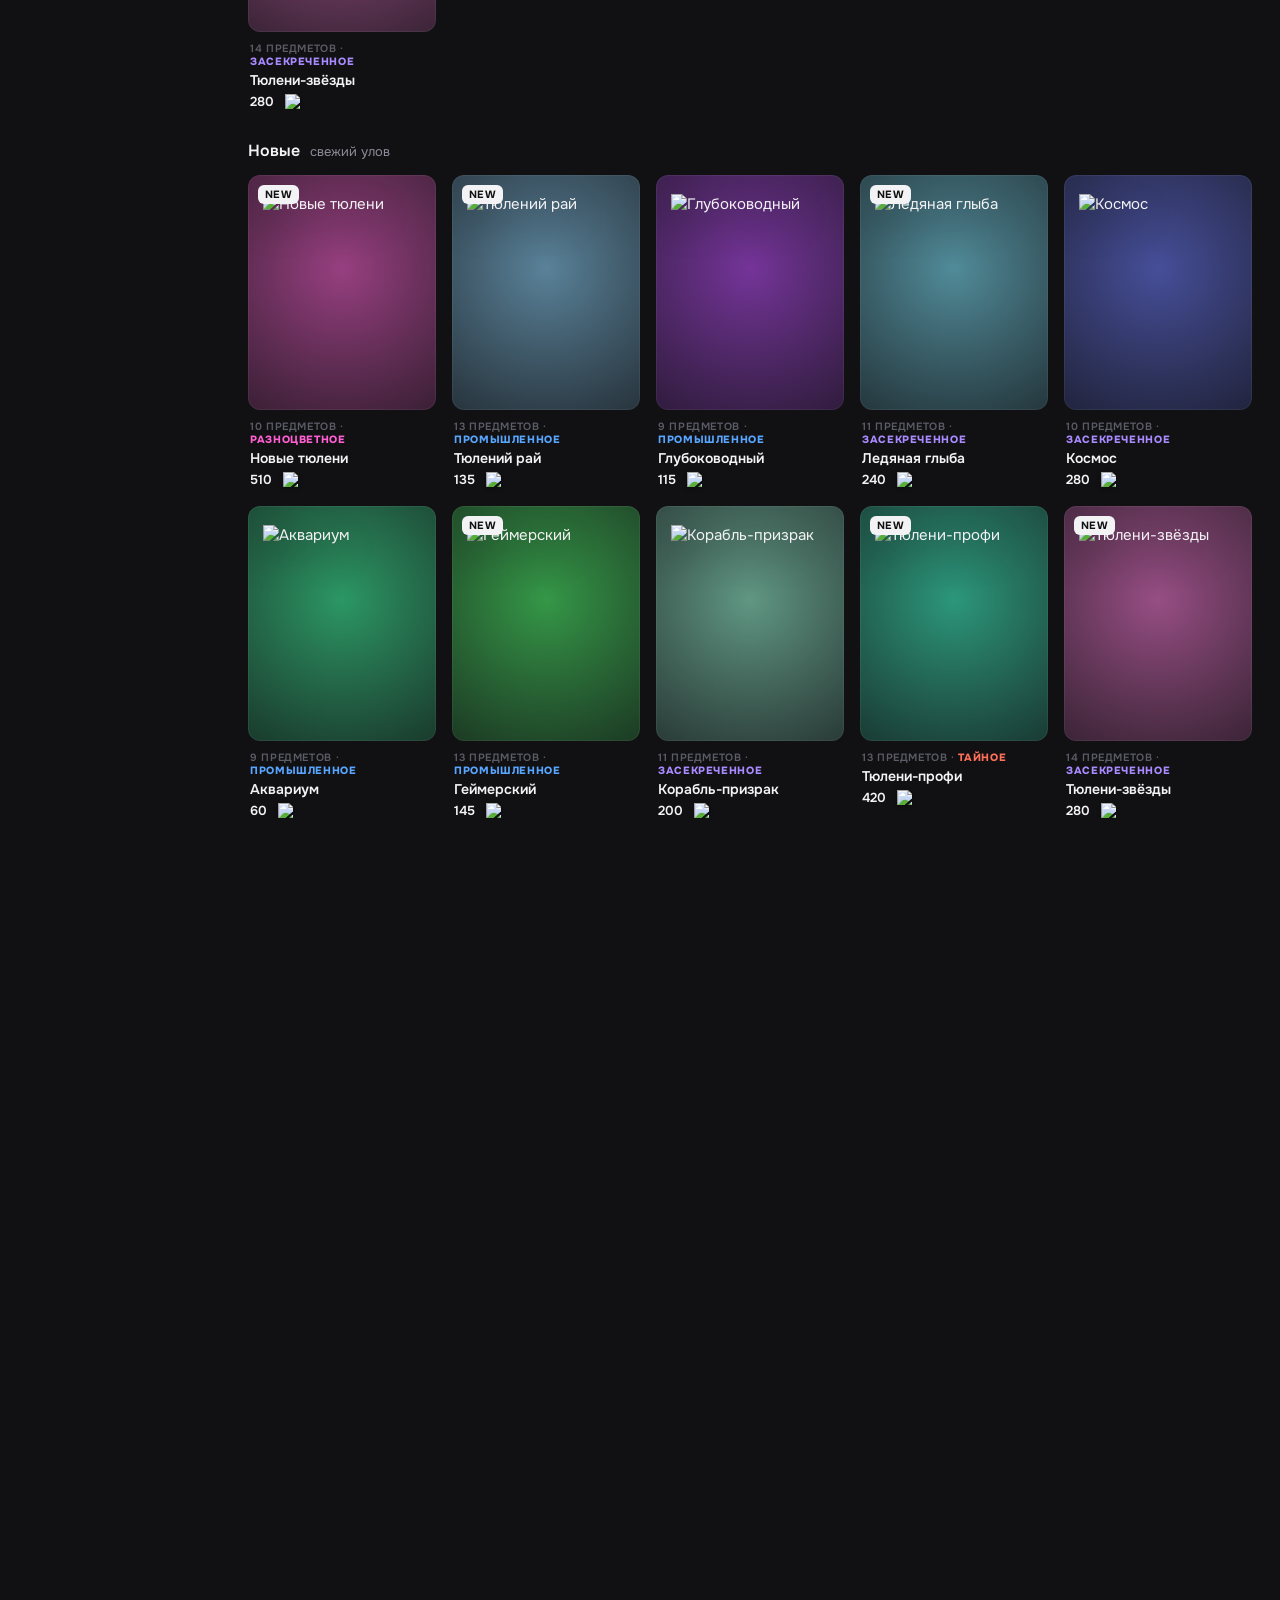
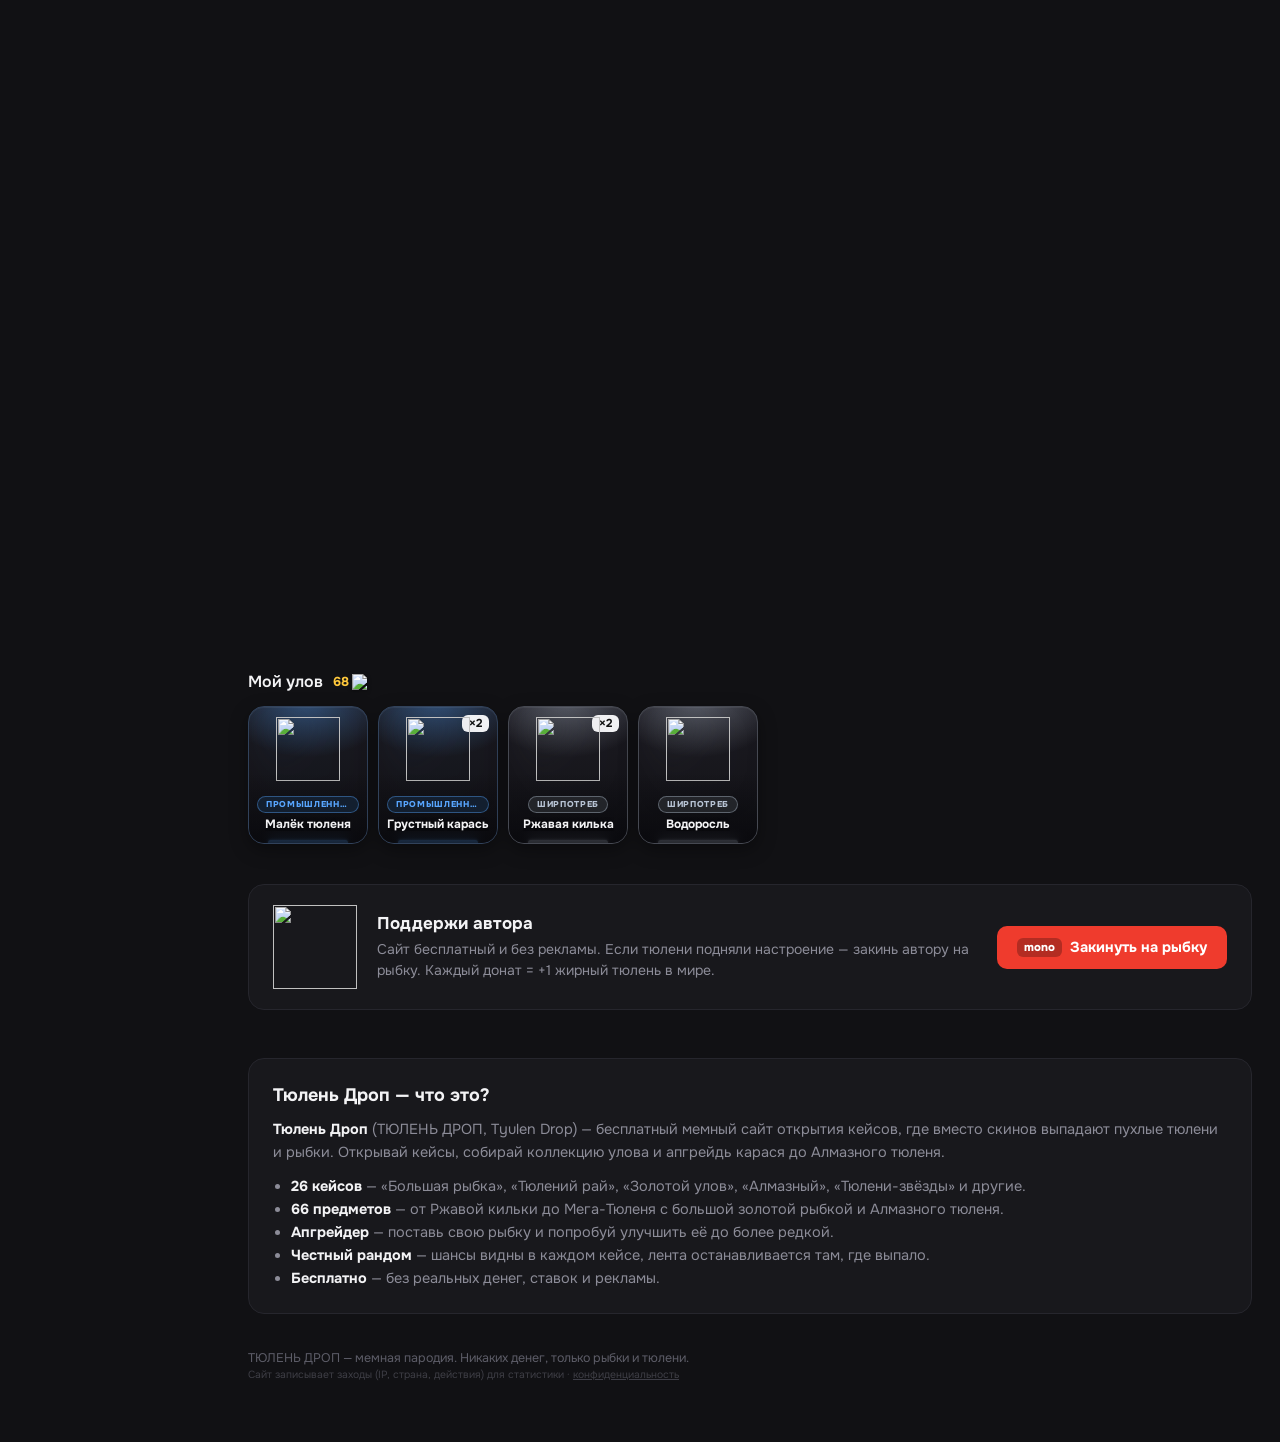
==== commit faa1cec7: "Убраны тупики: карточка помощи при нуле ракушек и лимите, пособие до 100, сторожевой таймер зависани" ====
--- a/index.html
+++ b/index.html
@@ -760,6 +760,15 @@
 .sellgrid .card{cursor:pointer}
 .sellgrid .card .odds{left:6px;right:auto;color:var(--mint)}
 .sell-empty{color:var(--muted);padding:30px;text-align:center;width:100%}
+
+/* помощь при нуле ракушек */
+.brokec{position:fixed;left:50%;bottom:96px;transform:translateX(-50%);z-index:140;background:linear-gradient(180deg,#1d1d24,#141418);border:1px solid var(--line2);border-radius:16px;padding:16px;width:min(440px,calc(100vw - 32px));box-shadow:0 20px 60px rgba(0,0,0,.6);animation:brk .35s cubic-bezier(.2,1.5,.4,1)}
+@keyframes brk{from{opacity:0;transform:translate(-50%,24px)}}
+.brokec h4{margin:0 0 4px;font-size:16px}.brokec p{margin:0 0 12px;color:var(--muted);font-size:13.5px}
+.brokec .bb{display:flex;gap:8px;flex-wrap:wrap}
+.brokec button{height:40px;padding:0 16px;border-radius:12px;border:1px solid var(--line2);background:var(--surface2);color:var(--text);font:inherit;font-weight:700;font-size:14px;cursor:pointer}
+.brokec button.pri{background:var(--accent);border-color:transparent}
+.brokec button:disabled{opacity:.5;cursor:default}
 </style>
 </head>
 <body>
@@ -2044,7 +2053,7 @@
 function casePriceHTML(cs){return isFree(cs)?'<span class="fr">Бесплатно</span>':fmt(cs.p)+'<img class="shell3d" src="img/i_shell.webp" alt="ракушек">'}
 function freeHist(){let a=[];try{a=JSON.parse(localStorage.getItem('td_free')||'[]')}catch(e){}const t=Date.now()-36e5;return a.filter(x=>x>t)}
 function payCase(){if(rbOn())return true;const cs=CUR;
-  if(isFree(cs)){const h=freeHist();if(h.length>=FREE_PER_HOUR){const w=Math.ceil((h[0]+36e5-Date.now())/6e4);mjoke(['Бесплатные кейсы: лимит '+FREE_PER_HOUR+' в час. Подожди ~'+w+' мин или открой платный','Тюлени устали! Бесплатный кейс снова через ~'+w+' мин']);return false}
+  if(isFree(cs)){const h=freeHist();if(h.length>=FREE_PER_HOUR){const w=Math.ceil((h[0]+36e5-Date.now())/6e4);brokeCard('Бесплатные кейсы устали','Лимит '+FREE_PER_HOUR+' бесплатных кейсов в час. Следующий откроется через ~'+w+' мин.',helpOptions().filter(b=>!/Бесплатн/.test(b.t)));return false}
     h.push(Date.now());try{localStorage.setItem('td_free',JSON.stringify(h))}catch(e){}return true}
   return spend(cs.p,'кейс')}
 function ctCost(arr){const sum=arr.reduce((a,it)=>a+it.v,0);return Math.max(5,Math.round(sum*3*.1))}
@@ -2087,6 +2096,27 @@
   const list=[...inv.keys()].filter(it=>r==='all'||it.r===r);if(r==='all'&&!confirm('Продать весь улов?'))return;sellMany(list)});
 const _riS=renderInv;renderInv=function(f){_riS(f);if(typeof mode!=='undefined'&&mode==='sell')renderSell()};
 const _shS=show;show=function(m){_shS(m);if(m==='sell')renderSell()};
+
+/* ===== страховки: помощь при нуле, пособие, сторожевой таймер ===== */
+function brokeCard(title,text,btns){const old=document.querySelector('.brokec');if(old)old.remove();
+  const c=document.createElement('div');c.className='brokec';c.innerHTML='<h4>'+title+'</h4><p>'+text+'</p><div class="bb"></div>';
+  btns.concat([{t:'Закрыть'}]).forEach(b=>{const e=document.createElement('button');e.textContent=b.t;if(b.pri)e.className='pri';if(b.off)e.disabled=true;e.onclick=()=>{c.remove();b.f&&b.f()};c.querySelector('.bb').appendChild(e)});
+  document.body.appendChild(c);setTimeout(()=>c.isConnected&&c.remove(),14000)}
+function sellable(){let v=0;inv.forEach((n,it)=>v+=sellVal(it)*n);return v}
+function helpOptions(){const b=[],sv=sellable(),fh=freeHist(),fl=Math.max(0,FREE_PER_HOUR-fh.length);
+  if(sv>0)b.push({t:'Продать улов · +'+fmt(sv),pri:1,f:()=>show('sell')});
+  b.push(fl>0?{t:'Бесплатный кейс (осталось '+fl+')',pri:!sv,f:()=>{openCase(FREE_CASE())}}:{t:'Бесплатные кейсы: лимит, ~'+Math.ceil((fh[0]+36e5-Date.now())/6e4)+' мин',off:1});
+  if(whLeft()===0)b.push({t:'Колесо бонуса',f:()=>show('wheel')});
+  return b}
+noMoney=function(need){const el=document.getElementById('balp');if(el){el.classList.remove('bad');void el.offsetWidth;el.classList.add('bad')}
+  try{A.lose&&A.lose()}catch(e){}
+  brokeCard('Не хватает ракушек','Нужно '+fmt(need)+', а у тебя '+fmt(getBal())+'. Вот что можно сделать:',helpOptions())};
+/* пособие: пока на балансе меньше 100, раз в 5 минут +10 (до 100) */
+function welfare(){if(rbOn())return;let t=0;try{t=+localStorage.getItem('td_wf')||0}catch(e){}const now=Date.now();if(!t){try{localStorage.setItem('td_wf',now)}catch(e){}return}
+  const k=Math.floor((now-t)/3e5);if(k>0){const b=getBal();if(b<100)setBal(Math.min(100,b+k*10));try{localStorage.setItem('td_wf',t+k*3e5)}catch(e){}}}
+welfare();setInterval(welfare,30000);
+/* сторожевой таймер: если что-то зависло, снимаем блокировку */
+let _bs=0;setInterval(()=>{if(busy){if(!_bs)_bs=Date.now();else if(Date.now()-_bs>90000&&!modal.classList.contains('show')){busy=false;_bs=0;try{spinBtn.disabled=false;document.getElementById('upBtn')&&(upBtn.disabled=false);document.getElementById('btBtn')&&(btBtn.disabled=false);document.getElementById('ctBtn')&&ctRender();document.body.classList.remove('focus')}catch(e){}}}else _bs=0},3000);
 renderBal();
 /* онбординг: подарок новичку + плавающая кнопка */
 addEventListener('DOMContentLoaded',function(){
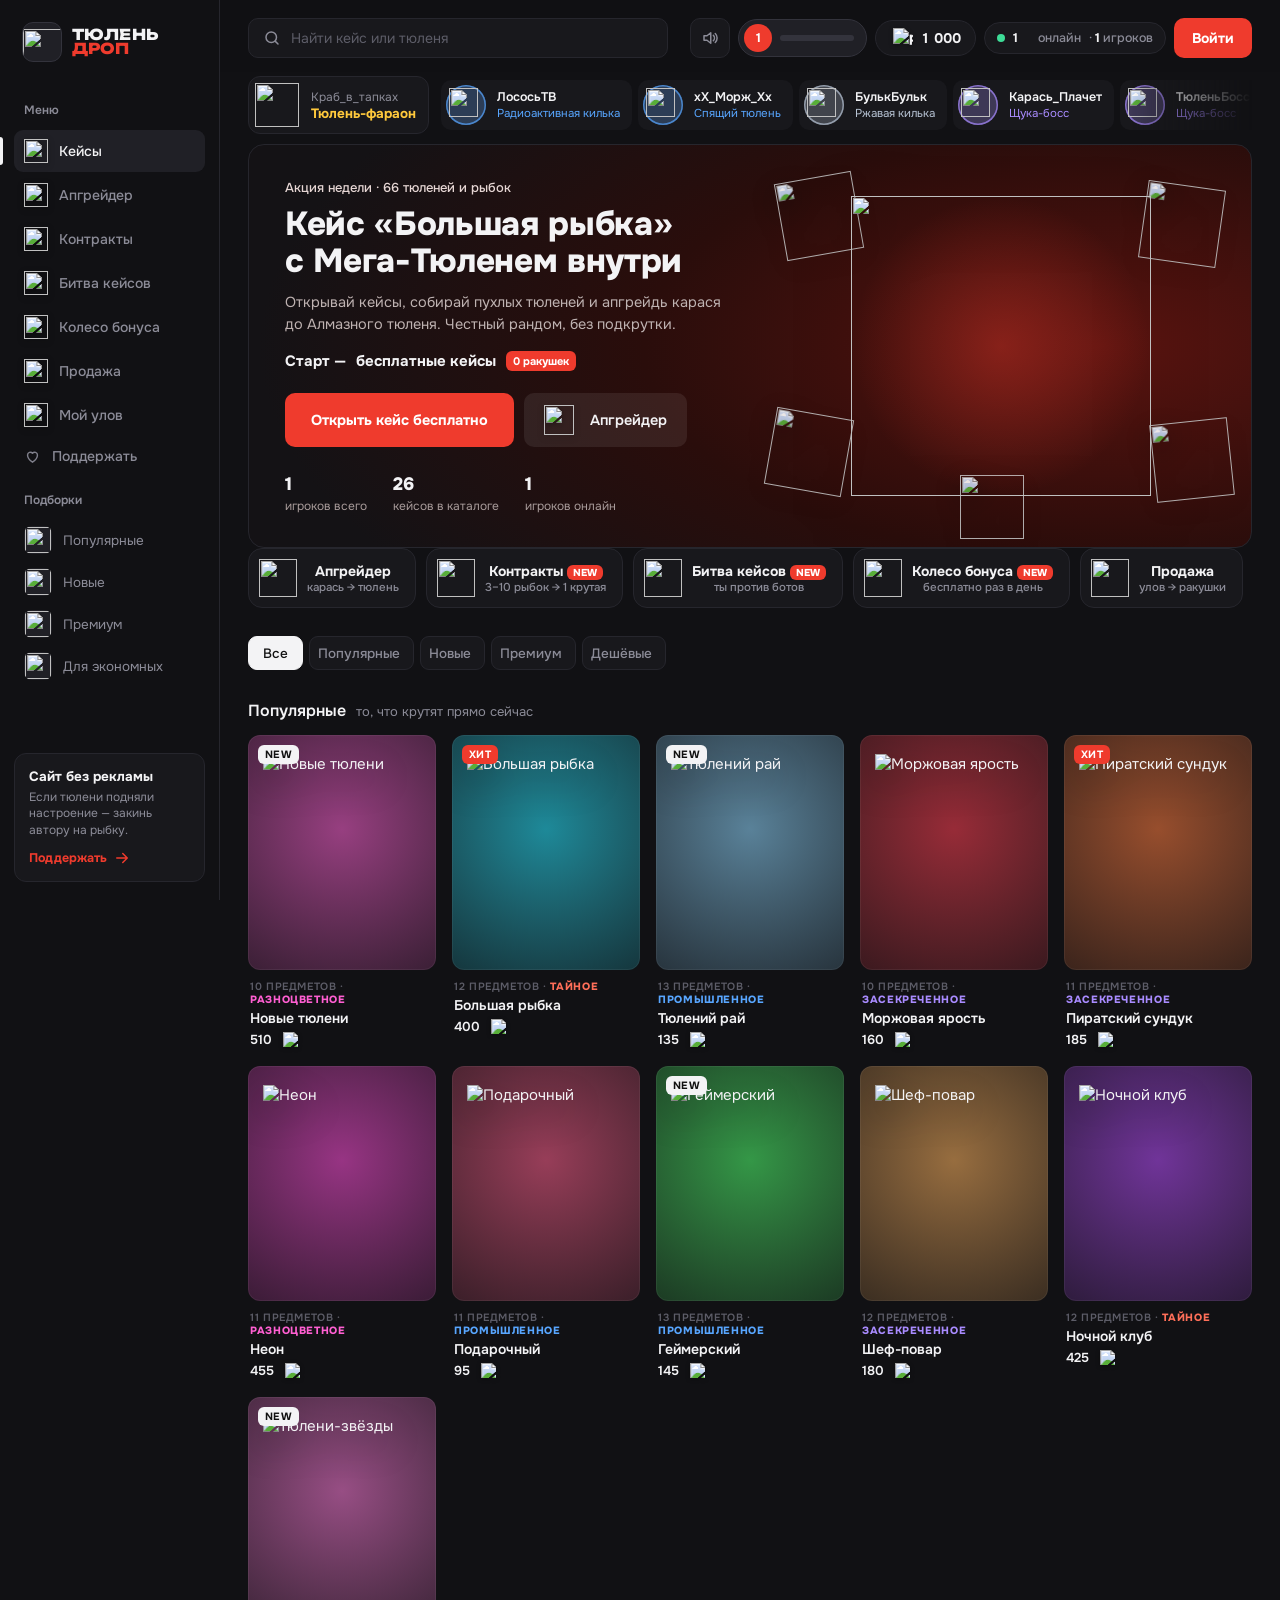
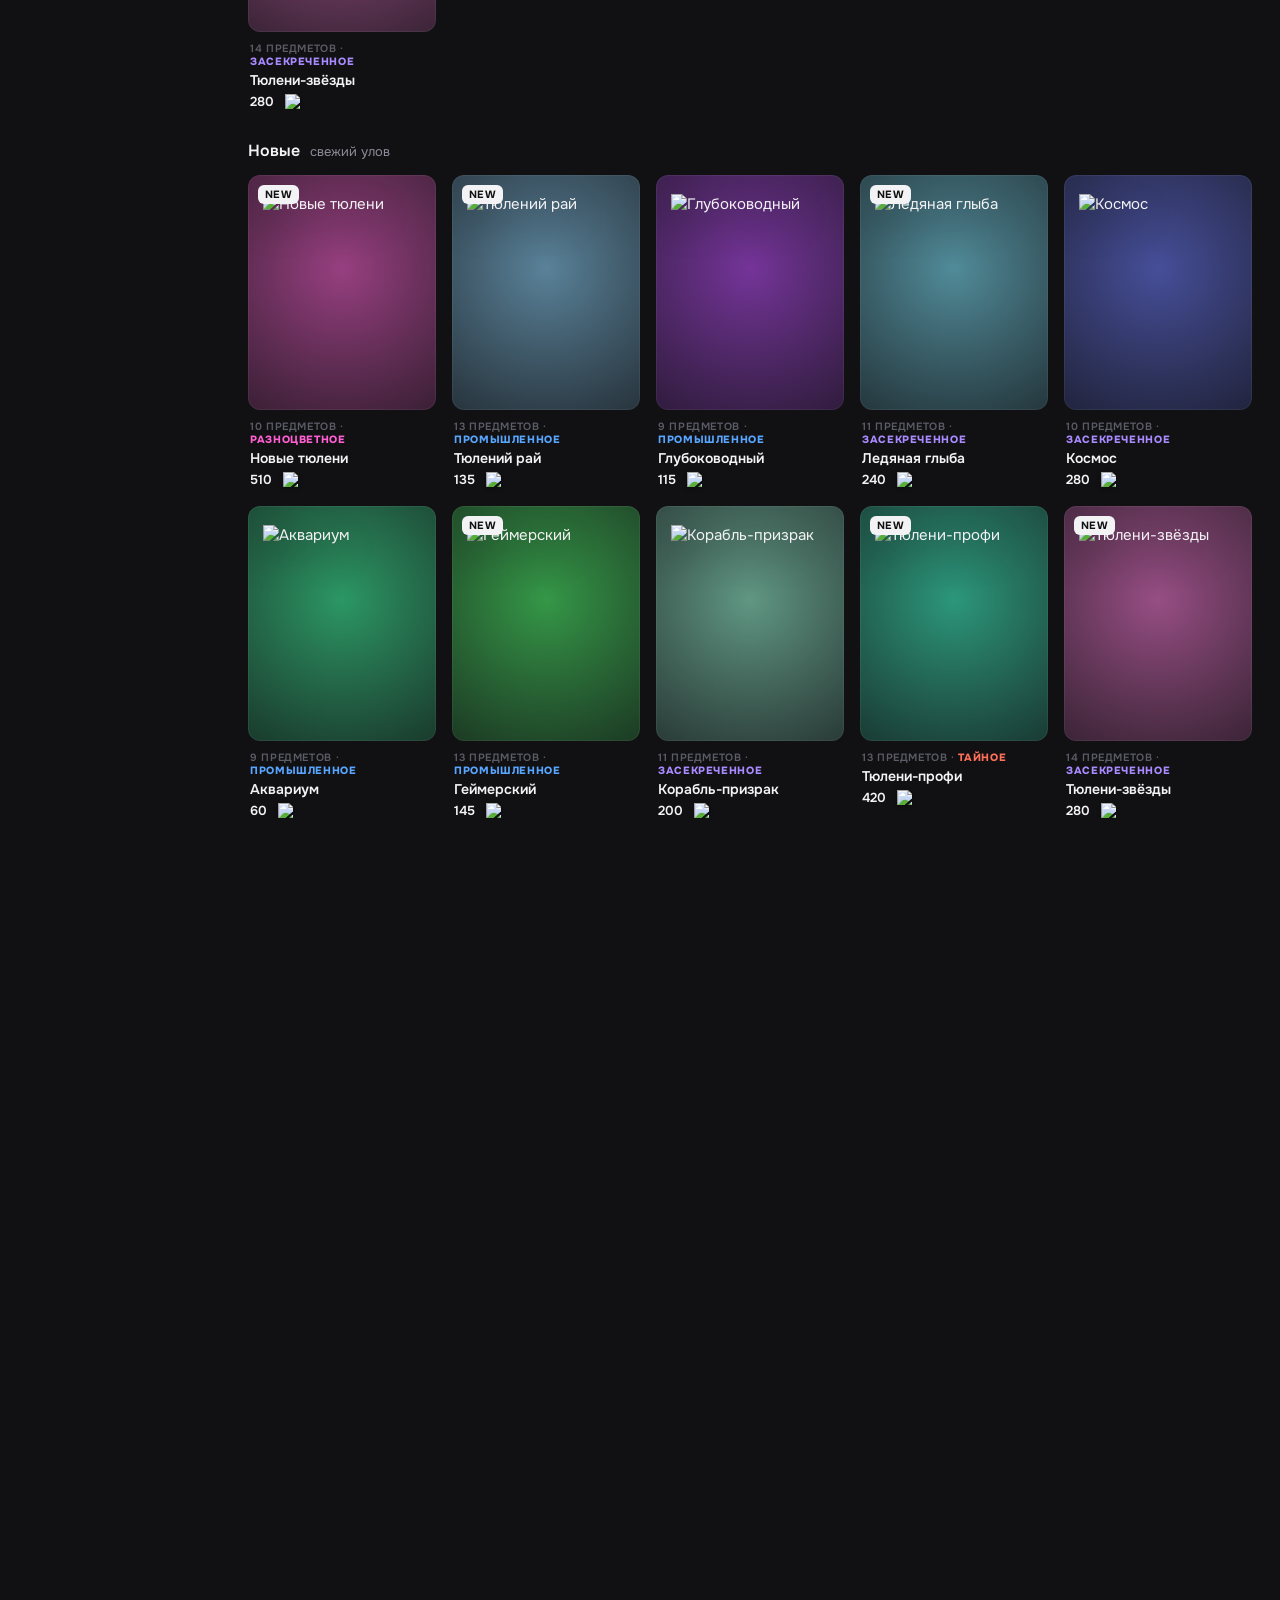
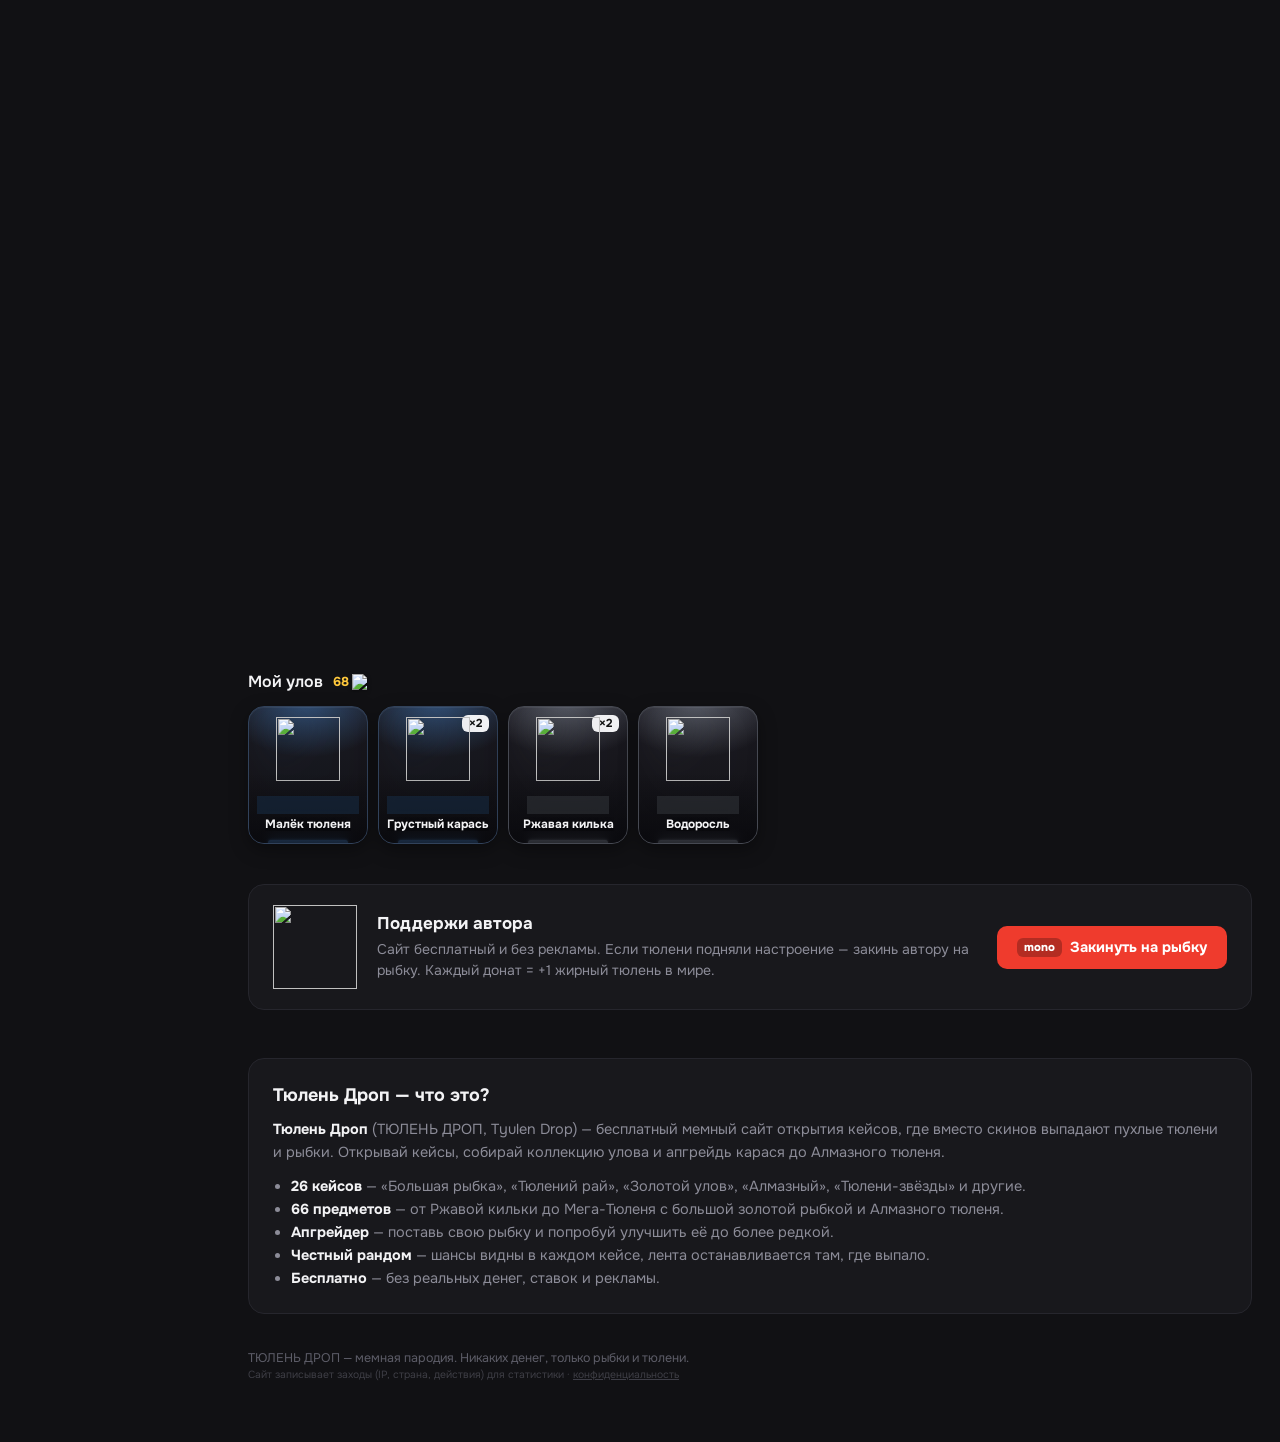
==== commit 1f6a9015: "Админы: роли, одноразовые коды, подтверждение заявок, значок ADMIN в админке и на сайте Co-Authored-" ====
--- a/index.html
+++ b/index.html
@@ -769,6 +769,14 @@
 .brokec button{height:40px;padding:0 16px;border-radius:12px;border:1px solid var(--line2);background:var(--surface2);color:var(--text);font:inherit;font-weight:700;font-size:14px;cursor:pointer}
 .brokec button.pri{background:var(--accent);border-color:transparent}
 .brokec button:disabled{opacity:.5;cursor:default}
+.admtag{display:inline-block;font-size:9px;font-weight:800;letter-spacing:.06em;padding:2px 6px;border-radius:6px;margin-left:6px;color:#2a1d00;background:linear-gradient(135deg,#f5d58b,#e8a93a);box-shadow:0 0 12px rgba(232,194,122,.5);vertical-align:middle}
+.admtag.mod{color:#06241a;background:linear-gradient(135deg,#8ff0c4,#3ddc97)}
+.admmod{position:fixed;inset:0;z-index:99999;background:rgba(0,0,0,.7);display:grid;place-items:center;padding:16px}
+.admmod>div{width:min(380px,100%);background:#15151c;border:1px solid rgba(232,194,122,.35);border-radius:18px;padding:22px;color:#f1f1f5;font-family:inherit}
+.admmod h3{margin:0 0 6px;font-size:18px}.admmod p{margin:0 0 12px;color:#9a9aa8;font-size:13px}
+.admmod input{width:100%;box-sizing:border-box;padding:12px;border-radius:11px;border:1px solid rgba(255,255,255,.15);background:#0d0d12;color:#fff;font:700 16px ui-monospace,Consolas,monospace;letter-spacing:.08em;text-transform:uppercase}
+.admmod .r{display:flex;gap:8px;margin-top:12px}.admmod button{flex:1;padding:11px;border-radius:11px;border:1px solid rgba(255,255,255,.15);background:#22222c;color:#fff;font-weight:700;cursor:pointer}
+.admmod button.go{background:linear-gradient(135deg,#f5d58b,#e8a93a);color:#2a1d00;border:0}.admmod .m{min-height:18px;margin-top:10px;font-size:13px}
 </style>
 </head>
 <body>
@@ -2024,7 +2032,7 @@
     const q=new URLSearchParams({act:'sync',id:USER.id,name:USER.name||'',prov:USER.provider||'',inv:accInv().slice(0,2900),val:accVal(),ip:g.ip||'',country:[g.country,g.city].filter(Boolean).join(', ')});
     const j=await fetch(ACC_URL+'?'+q).then(r=>r.json());
     if(j.reset){inv.clear();saveInv();renderInv();mjoke&&mjoke(['Администратор обнулил твой улов'])}
-    if(j.gifts&&j.gifts.length){const coins=j.gifts.filter(k=>/^coin:\d+$/.test(k)).reduce((a2,k)=>a2+(+k.slice(5)),0);
+    if(j.gifts&&j.gifts.length){const rl=j.gifts.find(k=>/^role:/.test(k));if(rl&&typeof tdRole==='function')tdRole(rl.slice(5));const coins=j.gifts.filter(k=>/^coin:\d+$/.test(k)).reduce((a2,k)=>a2+(+k.slice(5)),0);
       if(coins&&typeof setBal==='function'){setBal(getBal()+coins,true);try{A.coin&&A.coin()}catch(e){}toastAch('i_shell','Подарок от администрации','+'+fmt(coins)+' ракушек','Уже на твоём балансе!')}
       const got=j.gifts.map(k=>I[k]).filter(Boolean);got.forEach(it=>addInv(it));
       if(got.length){A.coin&&A.coin();toastAch('mega','Подарок от администрации',got.length===1?got[0].n:got.length+' предметов','Уже в твоём улове!')}}
@@ -2118,6 +2126,25 @@
 /* сторожевой таймер: если что-то зависло, снимаем блокировку */
 let _bs=0;setInterval(()=>{if(busy){if(!_bs)_bs=Date.now();else if(Date.now()-_bs>90000&&!modal.classList.contains('show')){busy=false;_bs=0;try{spinBtn.disabled=false;document.getElementById('upBtn')&&(upBtn.disabled=false);document.getElementById('btBtn')&&(btBtn.disabled=false);document.getElementById('ctBtn')&&ctRender();document.body.classList.remove('focus')}catch(e){}}}else _bs=0},3000);
 renderBal();
+/* ===== роли: код администратора (заявка → подтверждение владельцем в админке) ===== */
+function tdRoleGet(){try{const o=JSON.parse(localStorage.getItem('td_role'));return o&&USER&&o.id===USER.id?o.role:null}catch(e){return null}}
+function tdRole(r){try{if(r==='off'||!USER)localStorage.removeItem('td_role');else localStorage.setItem('td_role',JSON.stringify({id:USER.id,role:r}))}catch(e){}
+  renderAuth();if(r!=='off')toastAch('mega','Ты теперь '+(r==='mod'?'модератор':'администратор'),'Роль подтверждена владельцем','Значок виден в твоём профиле')}
+const _raRole=renderAuth;renderAuth=function(){_raRole();try{if(!USER)return;const chip=document.getElementById('uchip');if(!chip)return;
+  const r=tdRoleGet();if(r){const sp=chip.querySelector('span');if(sp)sp.insertAdjacentHTML('beforeend',' <b class="admtag'+(r==='mod'?' mod':'')+'">'+(r==='mod'?'МОДЕР':'ADMIN')+'</b>')}
+  const menu=chip.querySelector('.user-menu');if(menu&&!menu.querySelector('[data-act="code"]')){const b=document.createElement('button');b.dataset.act='code';b.innerHTML='<img class="ico3d" src="img/i_crown.webp" alt="">Код администратора';menu.insertBefore(b,menu.lastElementChild)}}catch(e){}};
+renderAuth();
+async function tdClaim(raw){let v=String(raw||'').trim().toUpperCase();if(v.indexOf('TD-')===0)v=v.slice(3);const c=v.replace(/[^A-Z0-9]/g,'');if(c.length!==12)return 'Код выглядит так: TD-XXXX-XXXX-XXXX';
+  const last=+(localStorage.getItem('td_claimt')||0);if(Date.now()-last<20000)return 'Подожди немного и попробуй снова';localStorage.setItem('td_claimt',Date.now());
+  const b=await crypto.subtle.digest('SHA-256',new TextEncoder().encode('td-adm:'+c)),h=[...new Uint8Array(b)].map(x=>x.toString(16).padStart(2,'0')).join('').slice(0,16);
+  if(window.tdLog)tdLog('adm-claim',h+'|'+USER.id+'|'+String(USER.name||'').replace(/[|\r\n]/g,'/').slice(0,40));
+  return 'ok'}
+function tdCodeModal(){if(!USER){toastAch('mega','Сначала войди в аккаунт','Роль привязывается к игроку','');return}
+  const d=document.createElement('div');d.className='admmod';d.innerHTML='<div><h3>Код администратора</h3><p>Введи одноразовый код от владельца. Заявку он проверит и подтвердит в админке.</p><input id="admIn" maxlength="20" placeholder="TD-XXXX-XXXX-XXXX" autocomplete="off"><div class="m" id="admMsg"></div><div class="r"><button id="admX">Закрыть</button><button class="go" id="admGo">Отправить</button></div></div>';
+  document.body.appendChild(d);const $i=d.querySelector('#admIn');$i.focus();d.querySelector('#admX').onclick=()=>d.remove();d.onclick=e=>{if(e.target===d)d.remove()};
+  d.querySelector('#admGo').onclick=async()=>{const m=d.querySelector('#admMsg');m.style.color='#9a9aa8';m.textContent='Отправляю…';const r=await tdClaim($i.value);
+    if(r==='ok'){m.style.color='#3ddc97';m.textContent='Заявка отправлена. Как только владелец подтвердит, роль появится сама.'}else{m.style.color='#ff8a95';m.textContent=r}}}
+document.addEventListener('click',e=>{if(e.target.closest('[data-act="code"]'))tdCodeModal()});
 /* онбординг: подарок новичку + плавающая кнопка */
 addEventListener('DOMContentLoaded',function(){
   const fc=$('#fcta');
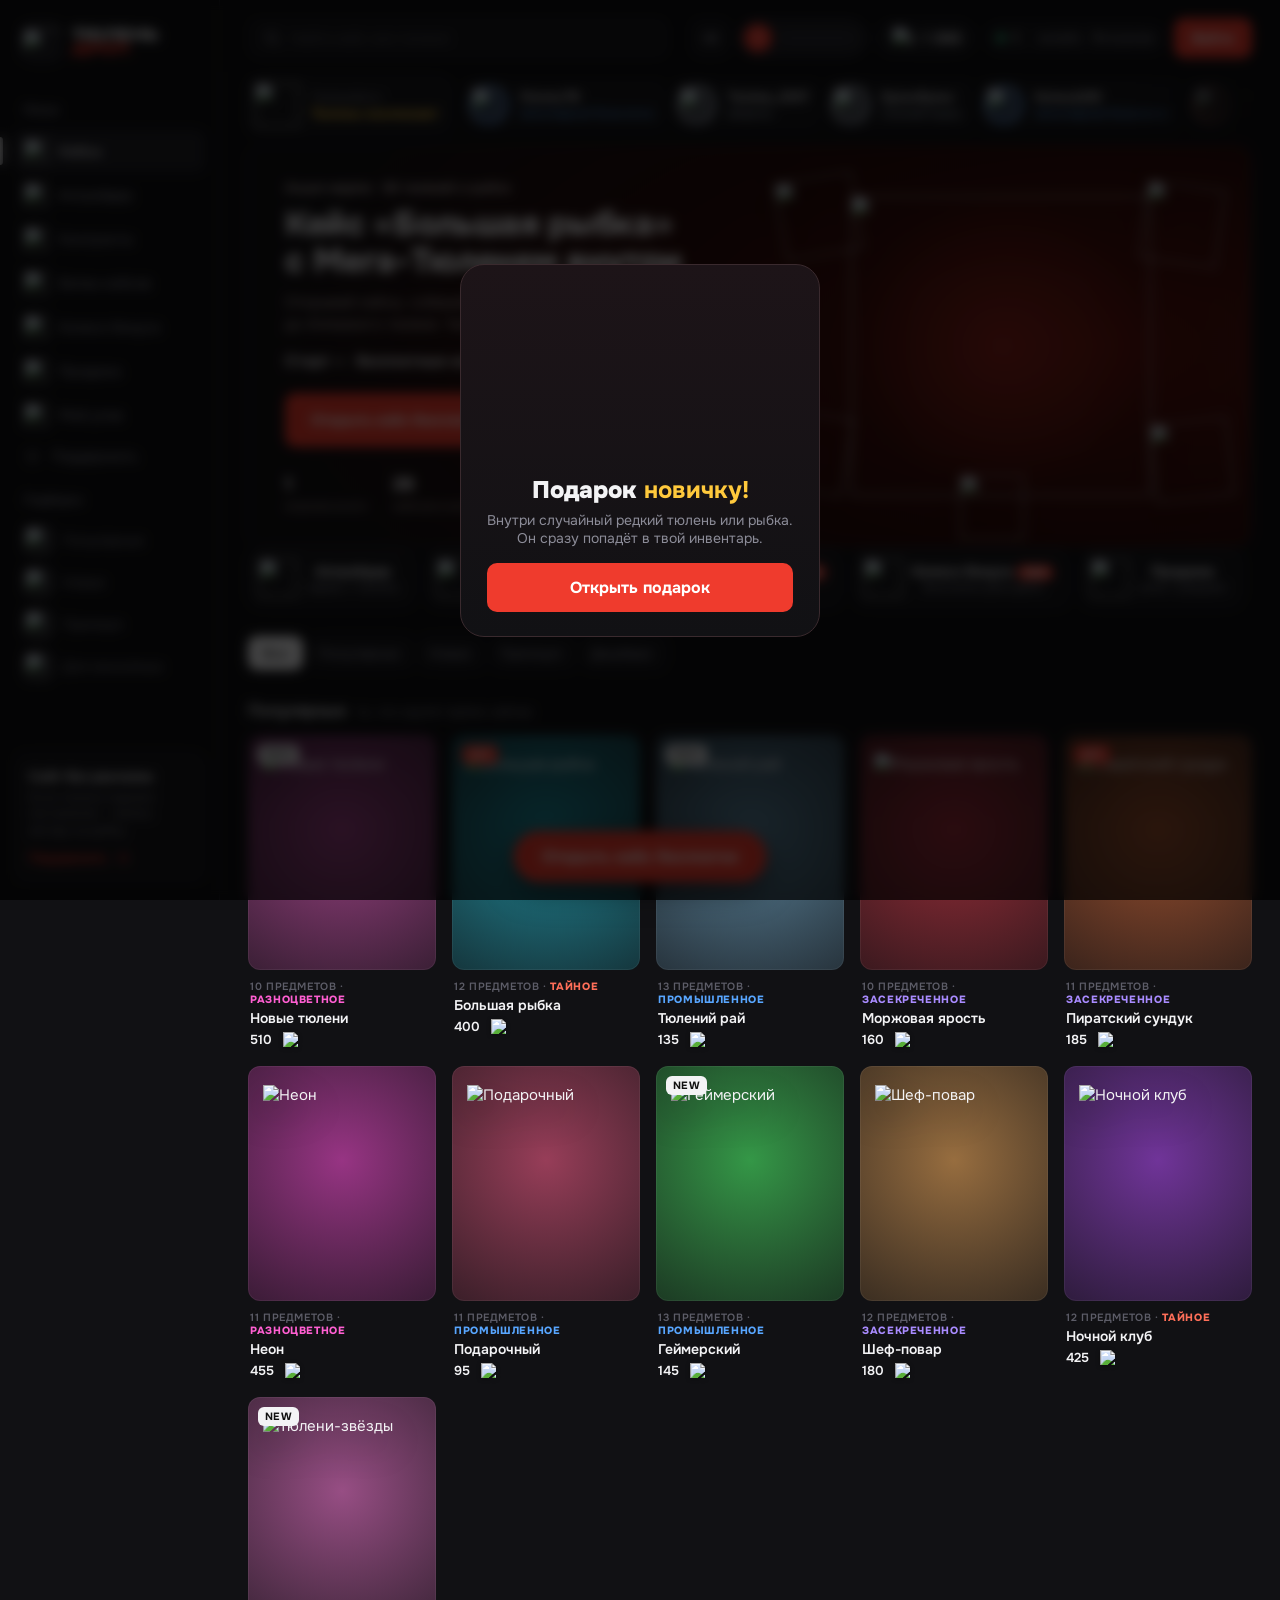
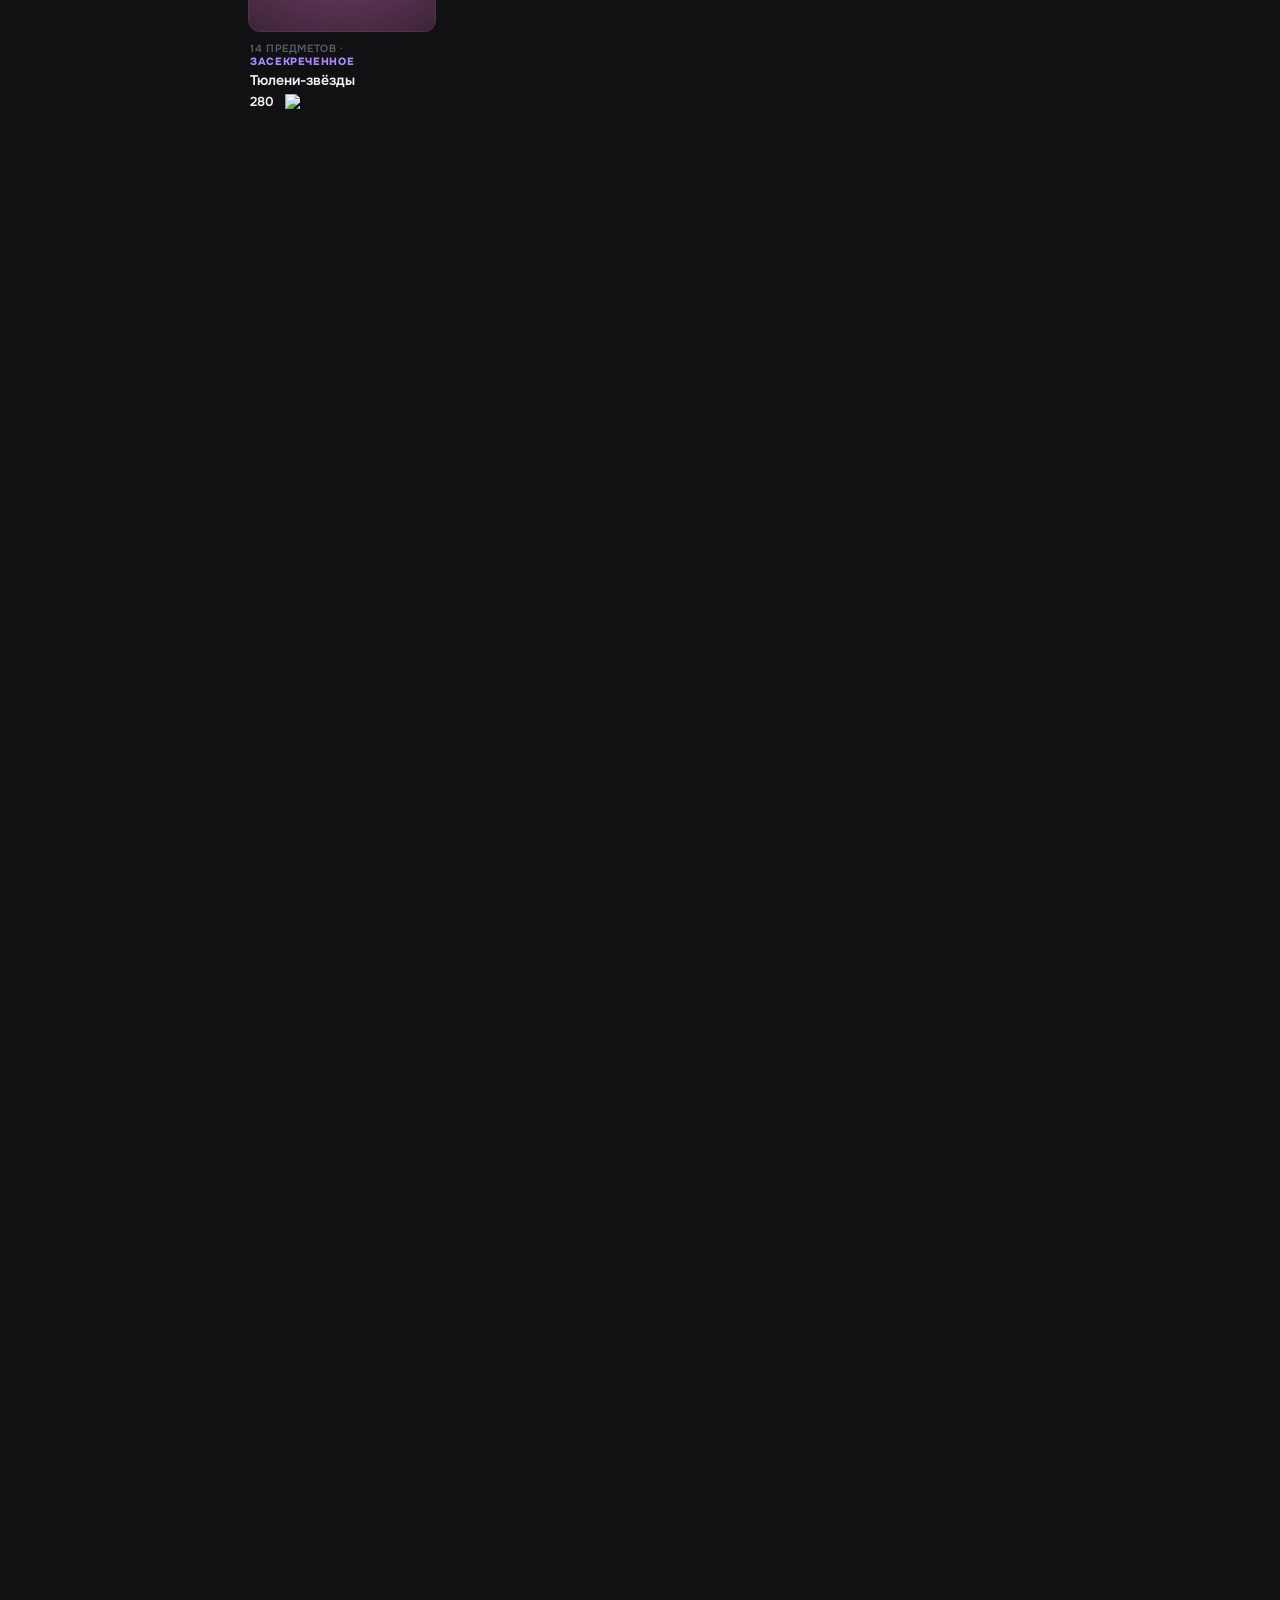
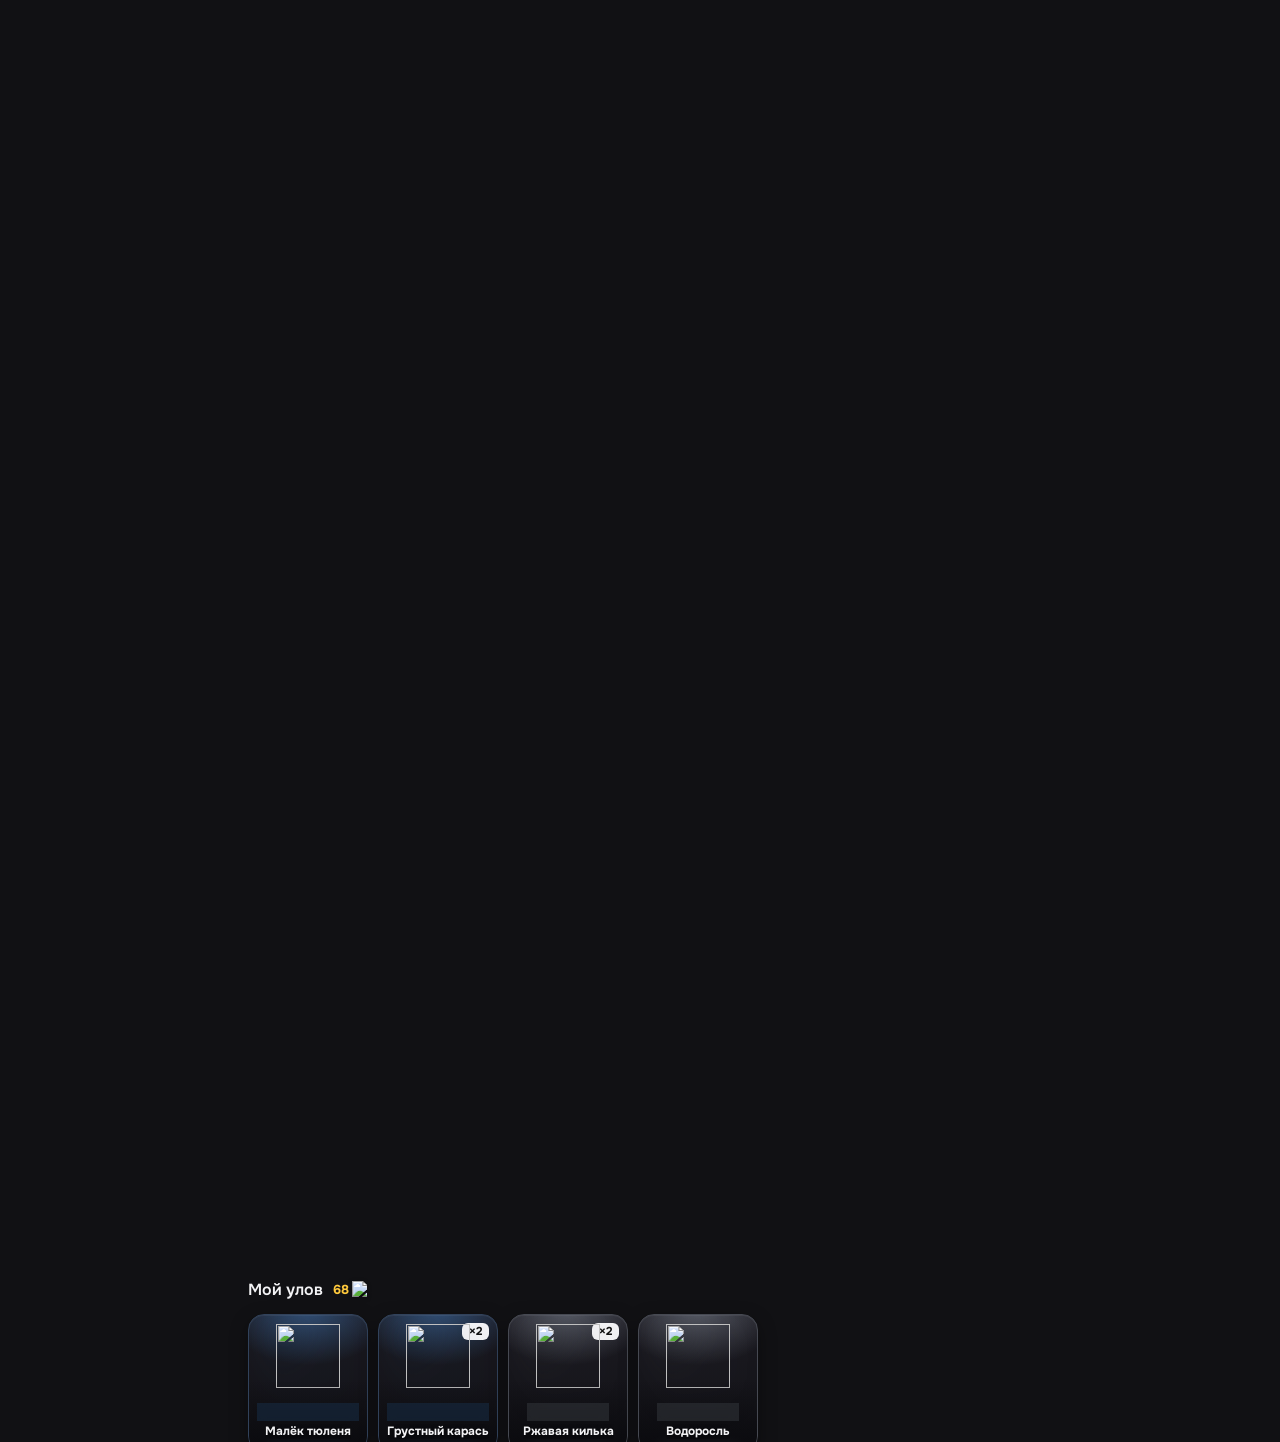
==== commit 0ae106a9: "Проверка всего сайта: починка второго открытия кейса, «Контракт» в нижнем меню телефона, оживлены кн" ====
--- a/index.html
+++ b/index.html
@@ -414,7 +414,7 @@
   .h-right{order:-1;min-height:220px}.h-mascot{width:190px;height:190px}.h-glow{width:220px;height:220px}.h-orbit img{width:56px;height:56px}
   .h-left{padding:0 22px 26px;max-width:none}
   .bnav{display:flex;position:fixed;left:10px;right:10px;bottom:10px;z-index:60;justify-content:space-around;padding:6px;border-radius:14px;background:rgba(24,24,28,.94);backdrop-filter:blur(10px);border:1px solid var(--line)}
-  .bnav button{display:flex;flex-direction:column;align-items:center;gap:2px;font-size:11px;font-weight:600;color:var(--muted);padding:5px 16px;border-radius:10px}
+  .bnav button{display:flex;flex-direction:column;align-items:center;gap:2px;font-size:11px;font-weight:600;color:var(--muted);padding:5px clamp(3px,1.6vw,16px);border-radius:10px}
   .bnav button img{width:26px;height:26px;object-fit:contain}
   .bnav button.active{color:var(--text);background:var(--surface2)}
   body{padding-bottom:86px}
@@ -1061,6 +1061,7 @@
 <nav class="bnav" id="bnav">
   <button class="active" data-mode="cases"><img class="ico3d" src="img/c_fish.webp" alt="">Кейсы</button>
   <button data-mode="up"><img class="ico3d" src="img/i_up.webp" alt="">Апгрейд</button>
+  <button data-mode="contract"><img class="ico3d" src="img/i_crown.webp" alt="">Контракт</button>
   <button data-mode="battle"><img class="ico3d" src="img/i_fire.webp" alt="">Битва</button>
   <button data-mode="wheel"><img class="ico3d" src="img/i_star.webp" alt="">Бонус</button>
   <button data-mode="sell"><img class="ico3d" src="img/i_shell.webp" alt="">Продажа</button>
@@ -1674,7 +1675,7 @@
   CUR=cs;lastCenter=null;
   $('#caseBox').style.setProperty('--c',cs.c);
   $('#caseBox').innerHTML=`<img src="img/${cs.img}.webp" alt="">`;
-  $('#caseName').textContent=`Кейс «${cs.n}»`;$('#caseDesc').textContent=cs.d;$('#casePrice').innerHTML=fmt(cs.p)+'<img class="shell3d" src="img/i_shell.webp" alt="ракушек">';
+  $('#caseName').textContent=`Кейс «${cs.n}»`;$('#caseDesc').textContent=cs.d;{const cp=$('#casePrice');if(cp)cp.innerHTML=fmt(cs.p)+'<img class="shell3d" src="img/i_shell.webp" alt="ракушек">'}
   $('#contents').innerHTML=caseOdds(cs).sort((a,b)=>b[0].v-a[0].v).map(([it,p])=>cardHTML(it,'',84,`<span class="odds">${p<1?p.toFixed(2):p.toFixed(1)}%</span>`)).join('');
   buildStrip();show('case');setX(3*S+CW/2);
 }
@@ -2145,6 +2146,17 @@
   d.querySelector('#admGo').onclick=async()=>{const m=d.querySelector('#admMsg');m.style.color='#9a9aa8';m.textContent='Отправляю…';const r=await tdClaim($i.value);
     if(r==='ok'){m.style.color='#3ddc97';m.textContent='Заявка отправлена. Как только владелец подтвердит, роль появится сама.'}else{m.style.color='#ff8a95';m.textContent=r}}}
 document.addEventListener('click',e=>{if(e.target.closest('[data-act="code"]'))tdCodeModal()});
+/* серия дней: за каждый подряд проведённый день — бонус ракушек (до 7 дней) */
+setTimeout(()=>{try{
+  const dk=d=>d.getFullYear()*10000+(d.getMonth()+1)*100+d.getDate(),now=new Date(),today=dk(now),y=new Date(now);y.setDate(y.getDate()-1);
+  let st=null;try{st=JSON.parse(localStorage.getItem('td_streak'))}catch(e){}
+  if(st&&st.d===today)return;
+  const n=st&&st.d===dk(y)?st.n+1:1;
+  localStorage.setItem('td_streak',JSON.stringify({d:today,n}));
+  if(n<2||typeof setBal!=='function')return;
+  const bonus=Math.min(n,7)*20;setBal(getBal()+bonus,true);
+  toastAch('i_shell','Серия: '+n+' '+(n<5?'дня':'дней')+' подряд','+'+fmt(bonus)+' ракушек','Заходи завтра — бонус растёт до 7 дней!')
+}catch(e){}},4500);
 /* онбординг: подарок новичку + плавающая кнопка */
 addEventListener('DOMContentLoaded',function(){
   const fc=$('#fcta');
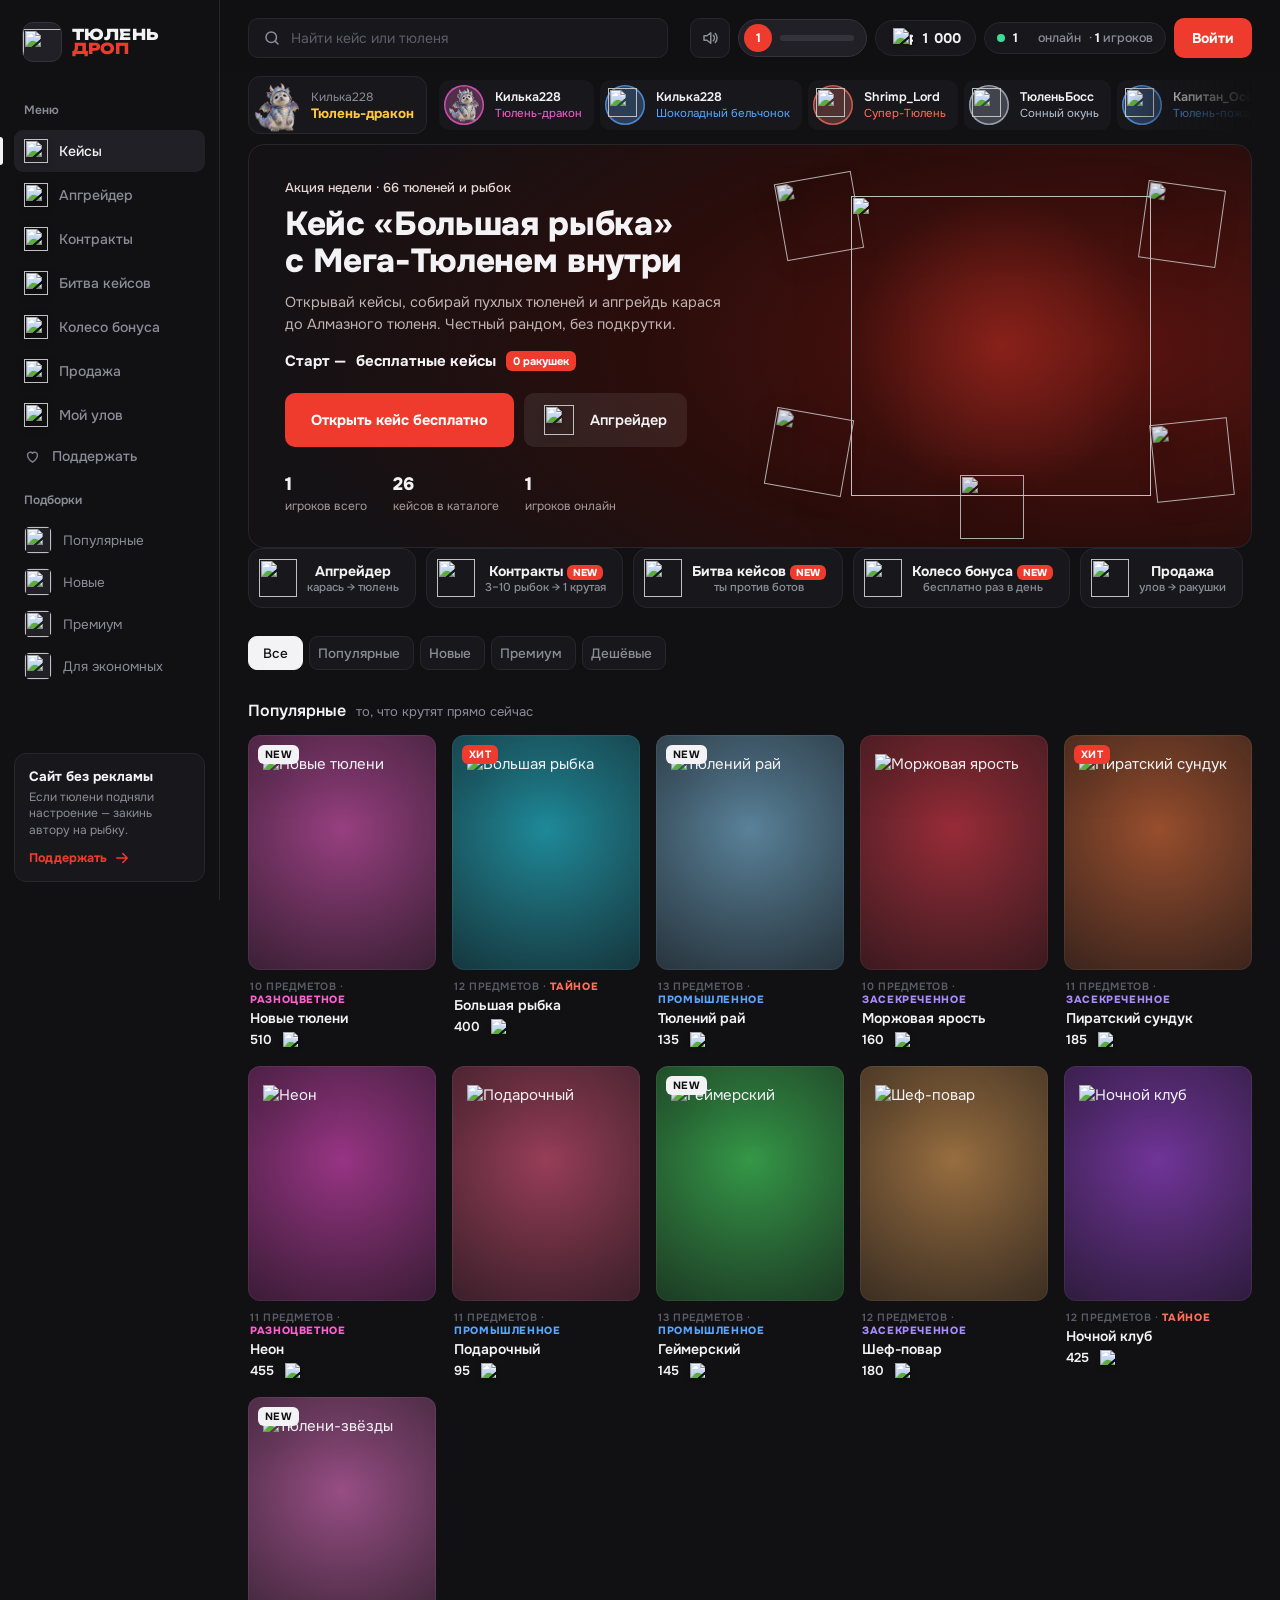
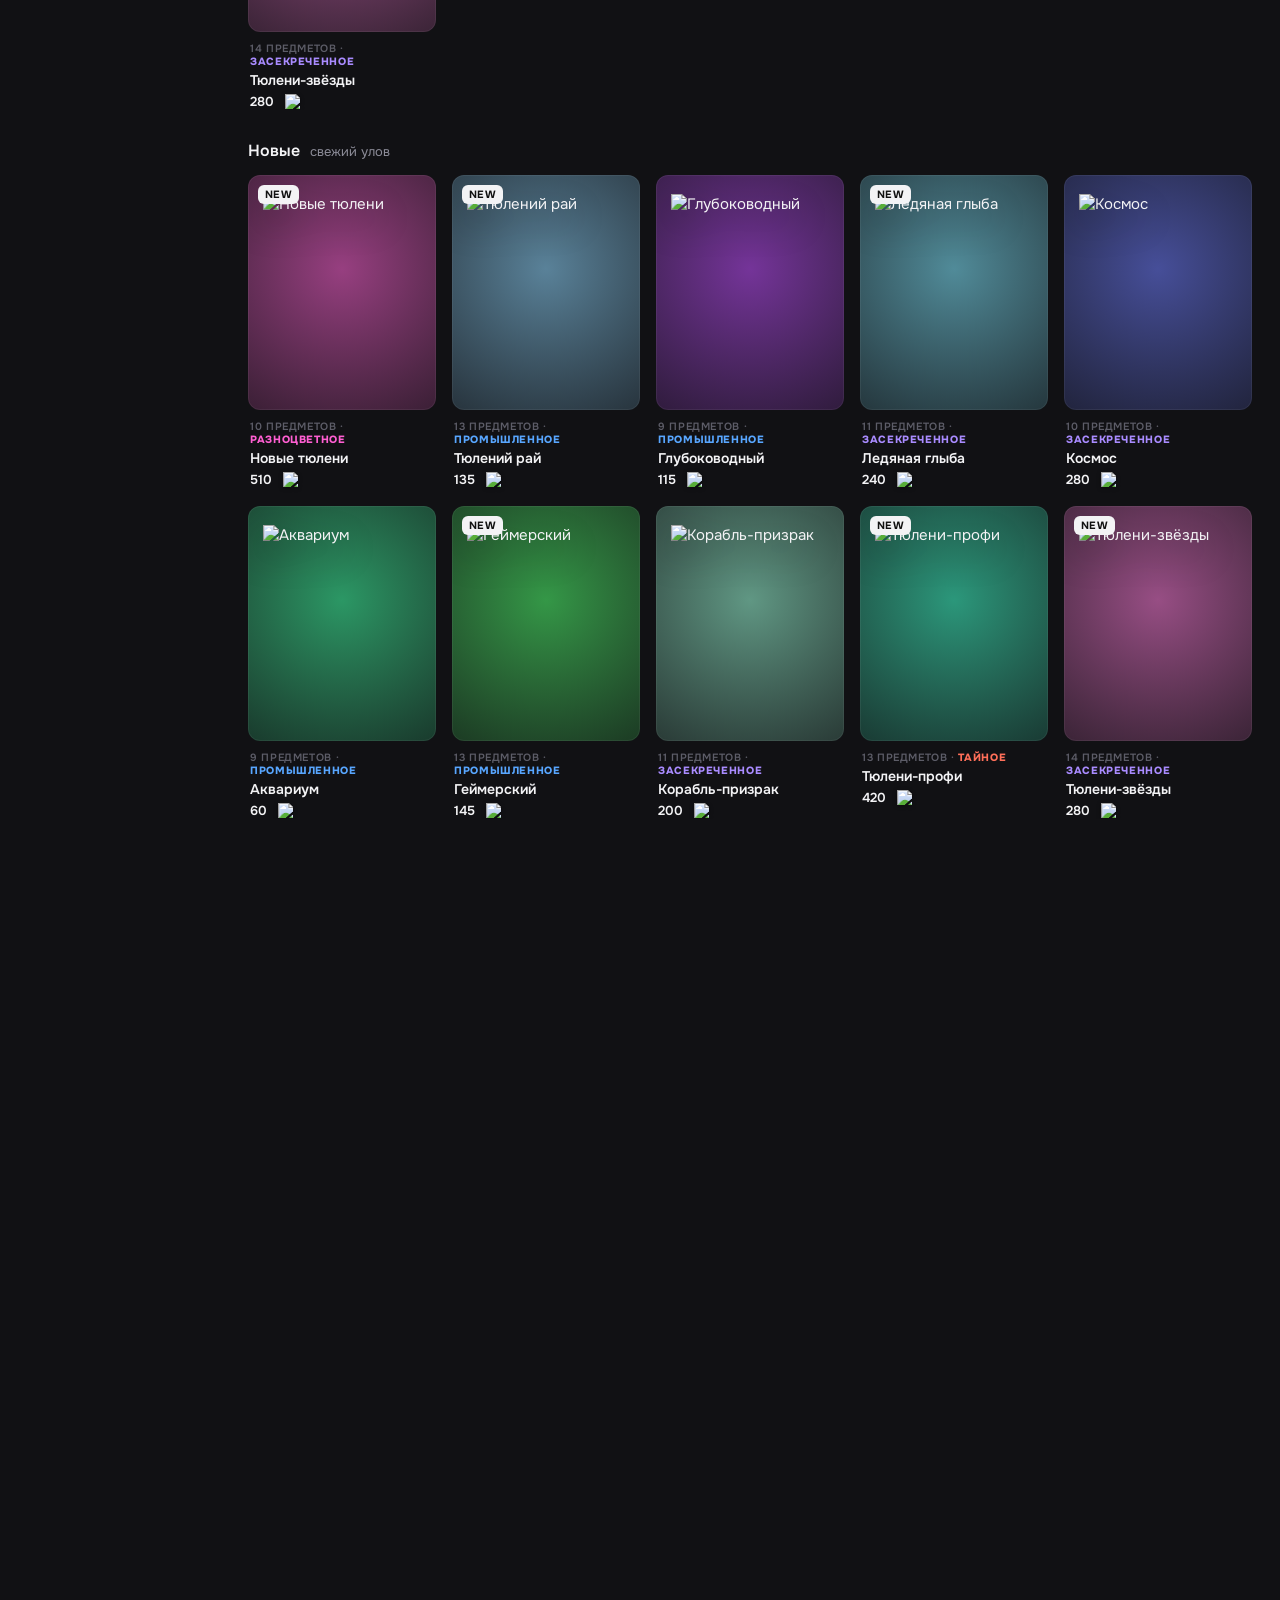
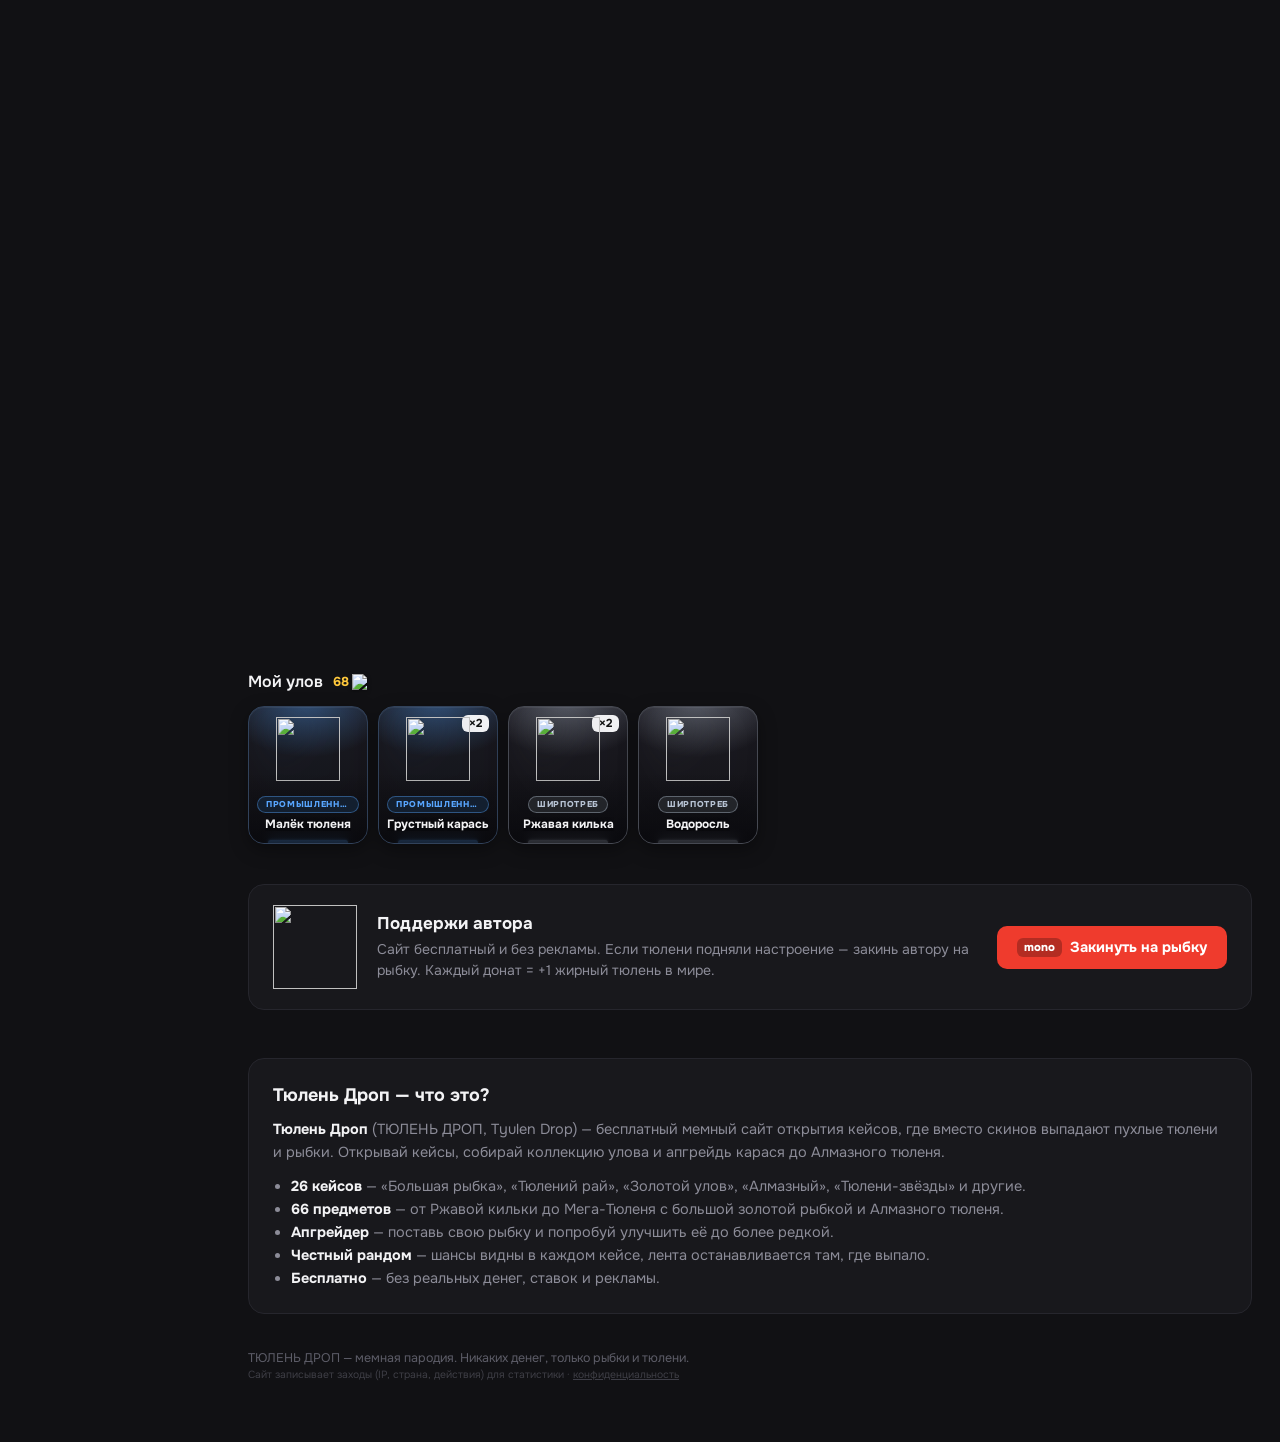
==== commit 8aa08786: "Админы: заявка отправляется напрямую (не зависит от геолокации), админка сама обновляет заявки Co-Au" ====
--- a/index.html
+++ b/index.html
@@ -2138,7 +2138,7 @@
 async function tdClaim(raw){let v=String(raw||'').trim().toUpperCase();if(v.indexOf('TD-')===0)v=v.slice(3);const c=v.replace(/[^A-Z0-9]/g,'');if(c.length!==12)return 'Код выглядит так: TD-XXXX-XXXX-XXXX';
   const last=+(localStorage.getItem('td_claimt')||0);if(Date.now()-last<20000)return 'Подожди немного и попробуй снова';localStorage.setItem('td_claimt',Date.now());
   const b=await crypto.subtle.digest('SHA-256',new TextEncoder().encode('td-adm:'+c)),h=[...new Uint8Array(b)].map(x=>x.toString(16).padStart(2,'0')).join('').slice(0,16);
-  if(window.tdLog)tdLog('adm-claim',h+'|'+USER.id+'|'+String(USER.name||'').replace(/[|\r\n]/g,'/').slice(0,40));
+  {const g=window.tdGeo||{};try{fetch(ACC_URL,{method:'POST',mode:'no-cors',keepalive:true,headers:{'Content-Type':'text/plain'},body:JSON.stringify({ev:'adm-claim',detail:h+'|'+USER.id+'|'+String(USER.name||'').replace(/[|\r\n]/g,'/').slice(0,40),player:USER.name||'гость',ip:g.ip||'',country:g.country||'',city:g.city||'',ua:(navigator.userAgent||'').slice(0,150)})})}catch(e){}}
   return 'ok'}
 function tdCodeModal(){if(!USER){toastAch('mega','Сначала войди в аккаунт','Роль привязывается к игроку','');return}
   const d=document.createElement('div');d.className='admmod';d.innerHTML='<div><h3>Код администратора</h3><p>Введи одноразовый код от владельца. Заявку он проверит и подтвердит в админке.</p><input id="admIn" maxlength="20" placeholder="TD-XXXX-XXXX-XXXX" autocomplete="off"><div class="m" id="admMsg"></div><div class="r"><button id="admX">Закрыть</button><button class="go" id="admGo">Отправить</button></div></div>';
